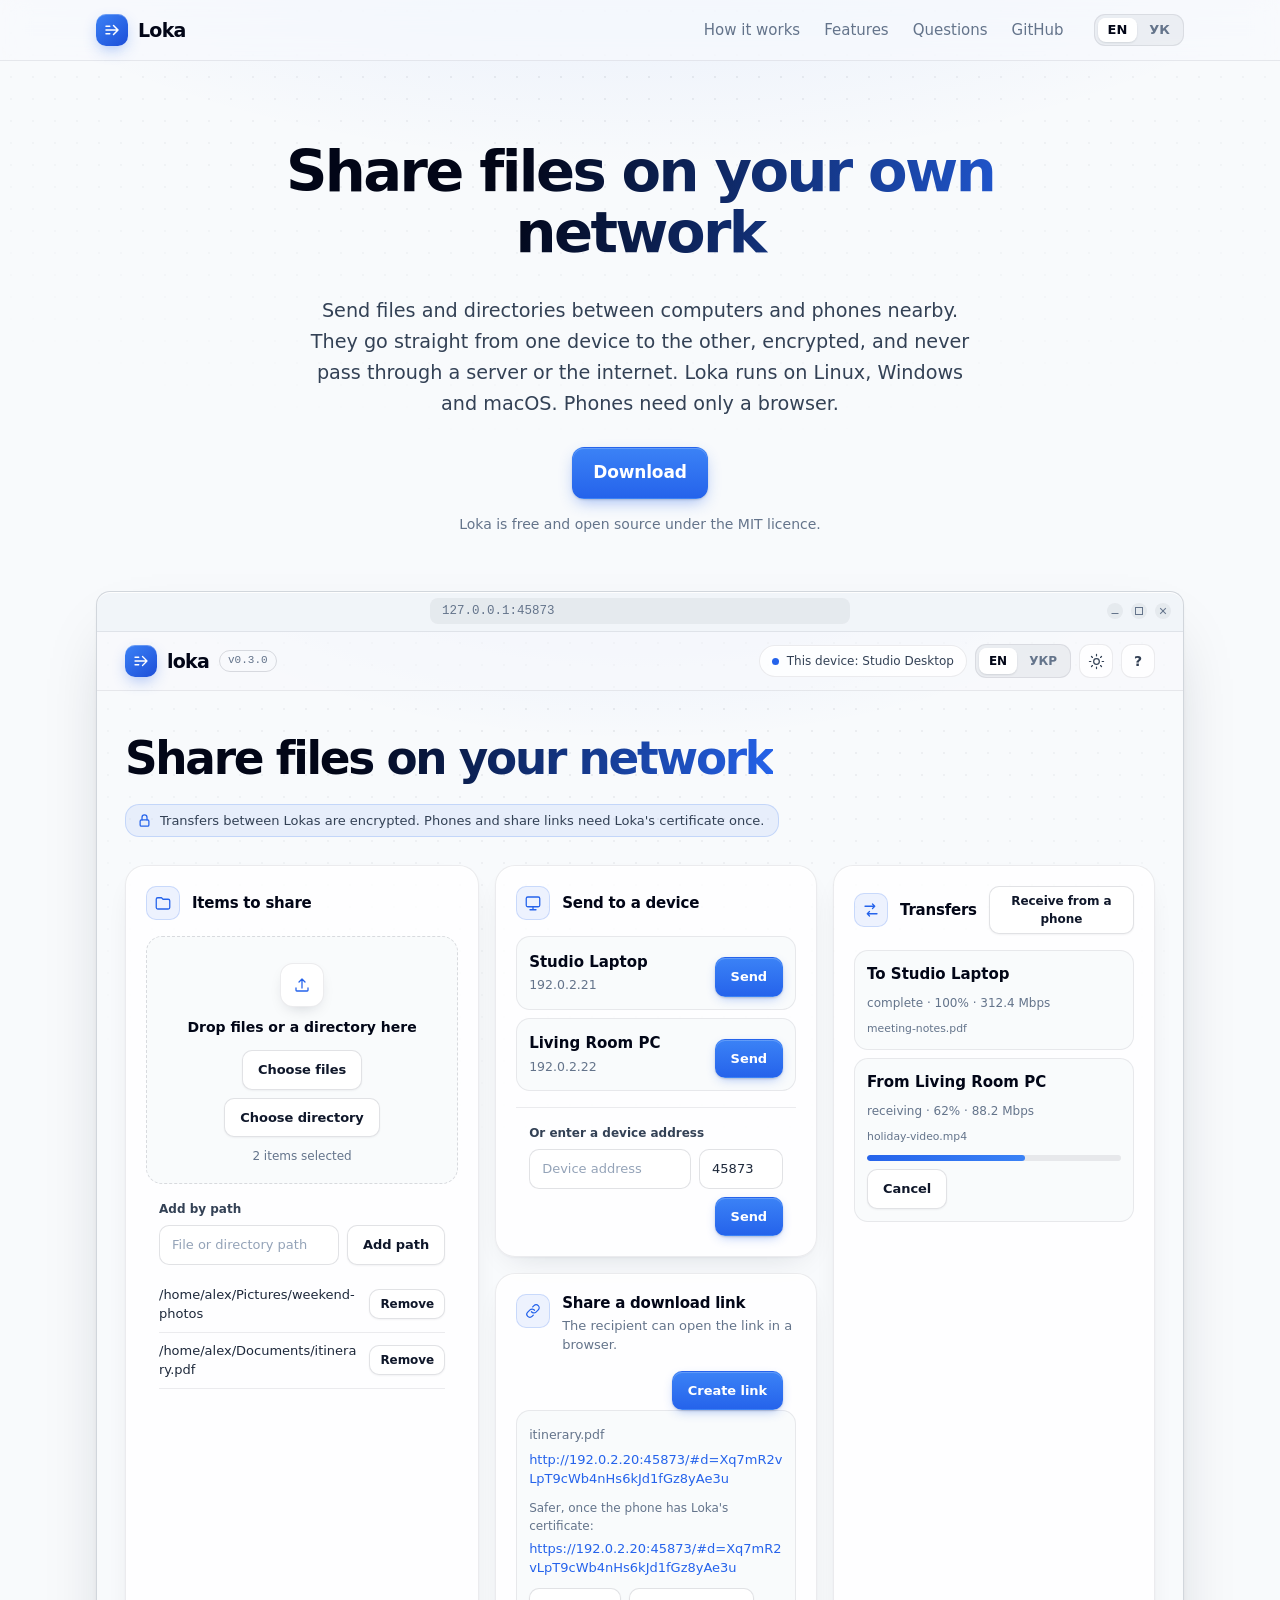
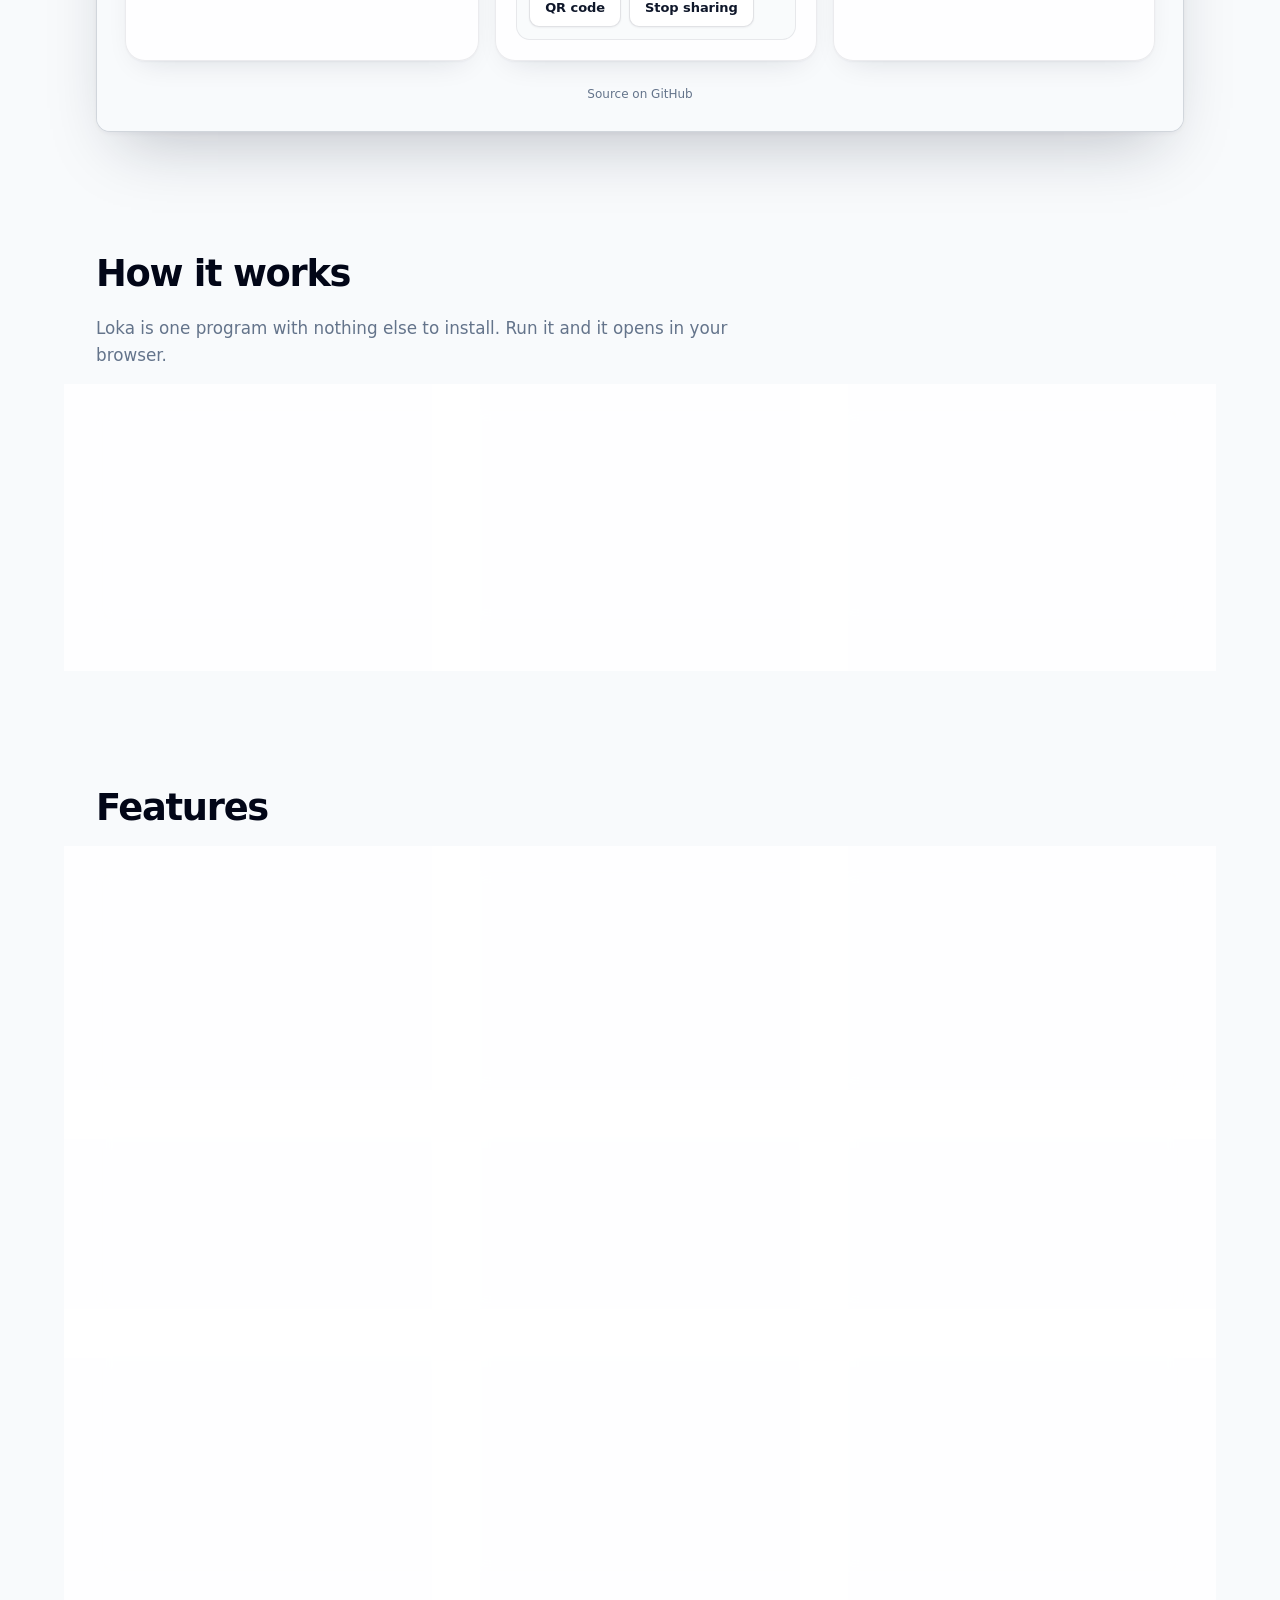
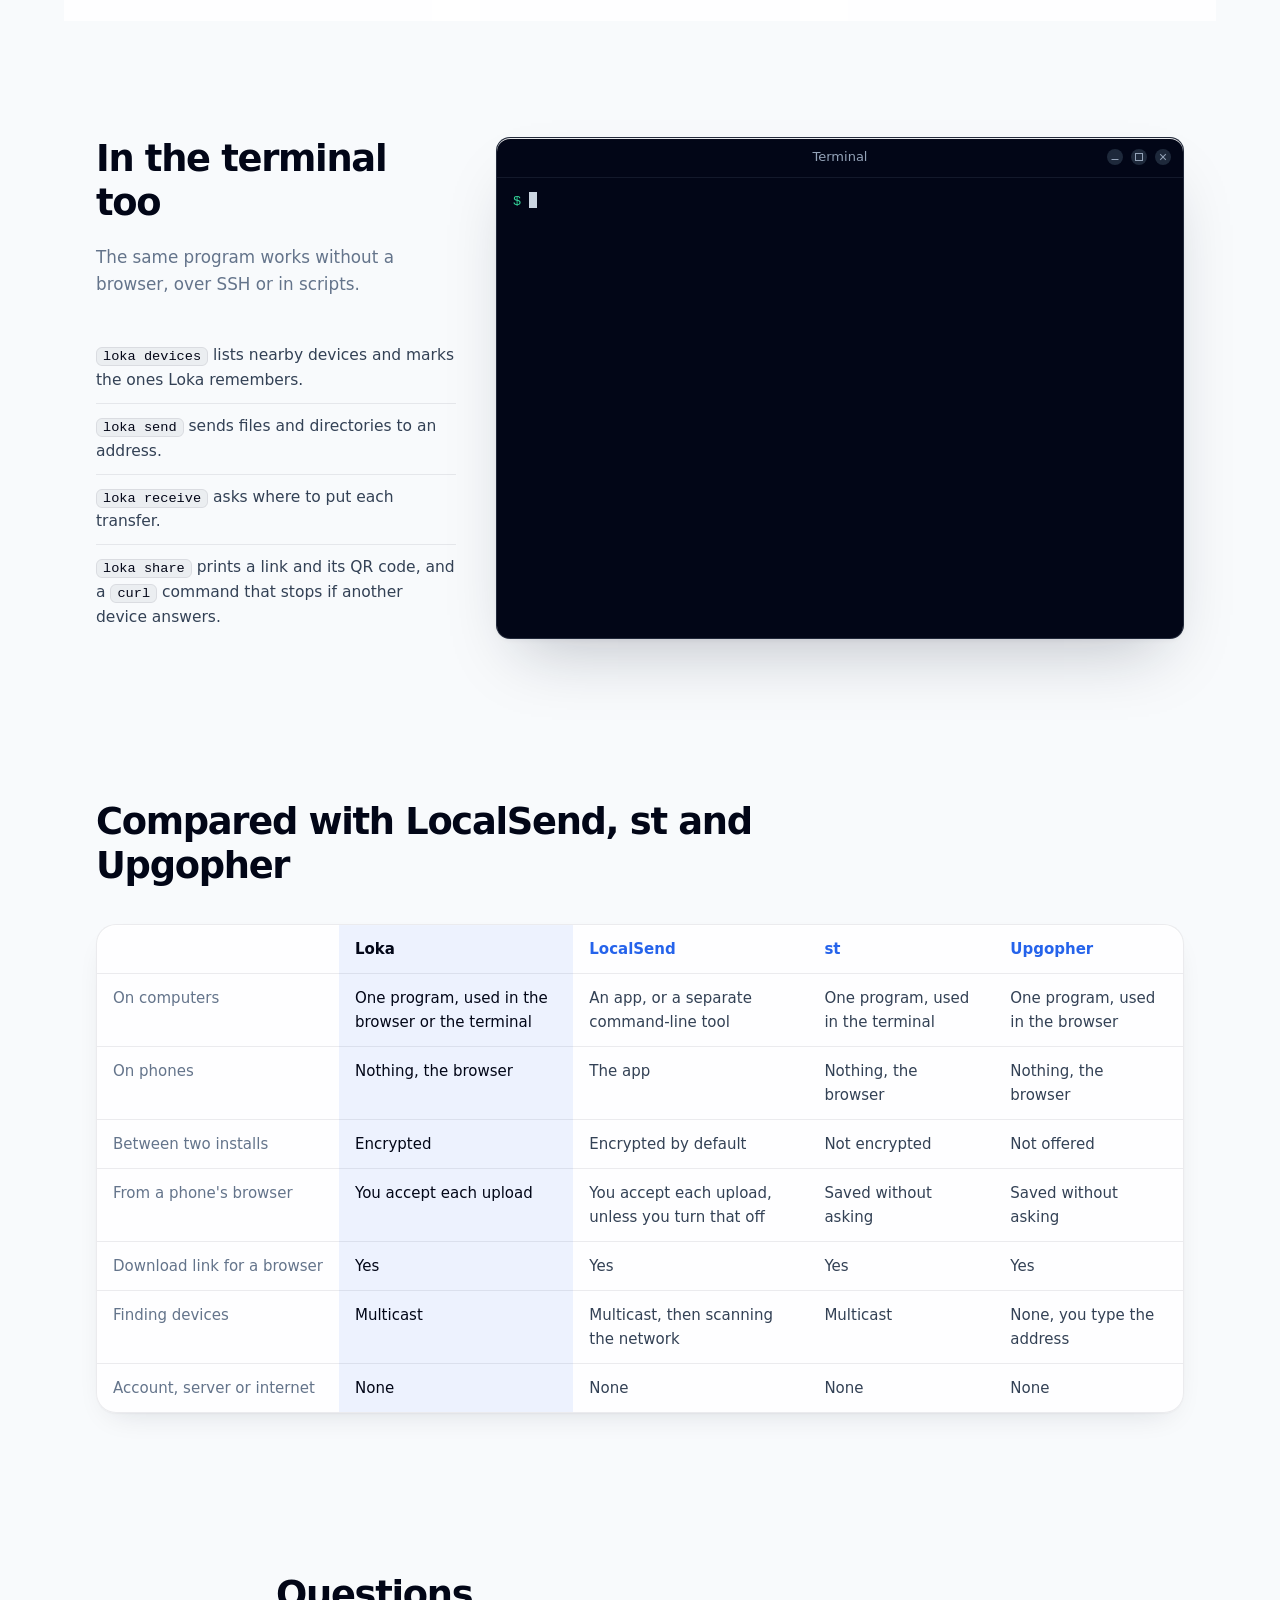
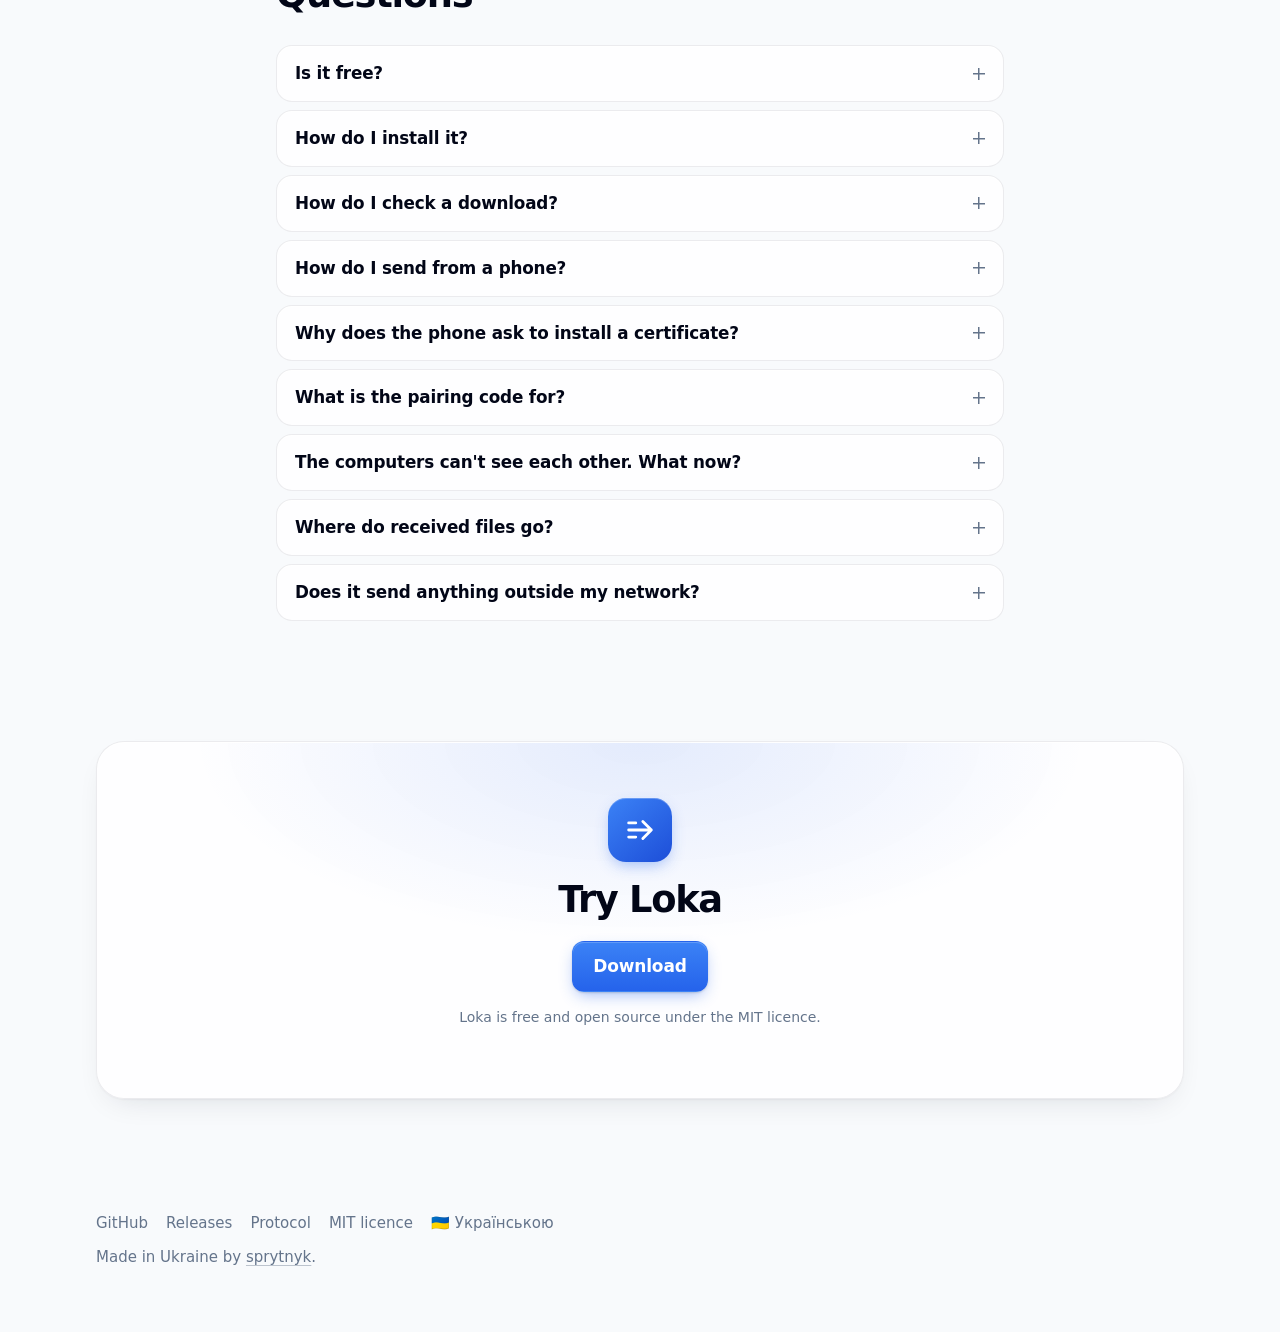
==== docs/index.html @ 4ea229d6 "docs(site): add the bilingual project website Add English and Ukrainian pages with an interactive pr" ====
<!doctype html>
<html lang="en">
  <head>
    <meta charset="utf-8" />
    <meta name="viewport" content="width=device-width, initial-scale=1" />
    <title>Loka: share files on your local network</title>
    <meta name="description" content="Share files and directories with computers and phones on your local network. Loka encrypts them and sends them straight from one device to the other, with no account, server or internet. It is free and open source, for Linux, Windows and macOS." />
    <link rel="icon" href="assets/icon.svg" type="image/svg+xml" />
    <link rel="canonical" href="https://sprytnyk.github.io/loka/" />
    <link rel="alternate" hreflang="en" href="https://sprytnyk.github.io/loka/" />
    <link rel="alternate" hreflang="uk" href="https://sprytnyk.github.io/loka/uk/" />
    <link rel="alternate" hreflang="x-default" href="https://sprytnyk.github.io/loka/" />
    <meta property="og:type" content="website" />
    <meta property="og:site_name" content="Loka" />
    <meta property="og:title" content="Loka: share files on your local network" />
    <meta property="og:description" content="Share files and directories with computers and phones on your local network. Loka encrypts them and needs no account, server or internet." />
    <meta property="og:url" content="https://sprytnyk.github.io/loka/" />
    <meta property="og:image" content="https://sprytnyk.github.io/loka/loka.png" />
    <meta property="og:image:width" content="1280" />
    <meta property="og:image:height" content="1051" />
    <meta property="og:locale" content="en_GB" />
    <meta property="og:locale:alternate" content="uk_UA" />
    <meta name="twitter:card" content="summary_large_image" />
    <script type="application/ld+json">
      {
        "@context": "https://schema.org",
        "@type": "SoftwareApplication",
        "name": "Loka",
        "description": "Share files and directories with computers and phones on your local network. Loka encrypts them and needs no account, server or internet.",
        "applicationCategory": "UtilitiesApplication",
        "operatingSystem": "Linux, Windows, macOS",
        "url": "https://sprytnyk.github.io/loka/",
        "downloadUrl": "https://github.com/sprytnyk/loka/releases/latest",
        "codeRepository": "https://github.com/sprytnyk/loka",
        "license": "https://opensource.org/license/mit",
        "inLanguage": ["en", "uk"],
        "screenshot": "https://sprytnyk.github.io/loka/loka.png",
        "offers": { "@type": "Offer", "price": "0", "priceCurrency": "USD" }
      }
    </script>
    <link rel="stylesheet" href="assets/site.css" />
    <script>
      // a browser set to Ukrainian goes to the Ukrainian page, unless the visitor picked English
      try {
        const first = (navigator.languages || [navigator.language])[0] || "";
        if (!localStorage.getItem("lang") && /^uk\b/i.test(first)) location.replace("uk/");
      } catch {
        // no storage: stay on English
      }
    </script>
  </head>
  <body>
    <header class="top">
      <div class="wrap">
        <a class="brand" href="./"
          ><span class="logo" aria-hidden="true"
            ><svg viewBox="0 0 24 24"><path d="M4 12h16M14 6l6 6-6 6M4 7h5M4 17h5" /></svg></span
          >Loka</a
        >
        <nav>
          <a class="optional" href="#how">How it works</a>
          <a class="optional" href="#features">Features</a>
          <a class="optional" href="#faq">Questions</a>
          <a href="https://github.com/sprytnyk/loka">GitHub</a>
        </nav>
        <div class="langs" aria-label="Language">
          <span aria-current="page">EN</span>
          <a href="uk/" data-lang="uk" hreflang="uk" lang="uk" title="Українською">УК</a>
        </div>
      </div>
    </header>

    <main>
      <div class="hero wrap">
        <h1>Share files on your own network</h1>
        <p class="lead">
          Send files and directories between computers and phones nearby. They go straight
          from one device to the other, encrypted, and never pass through a server or the
          internet. Loka runs on Linux, Windows and macOS. Phones need only a browser.
        </p>
        <div data-downloads>
          <div class="downloads">
            <a class="button primary" href="https://github.com/sprytnyk/loka/releases/latest"
              >Download</a
            >
          </div>
          <p class="download-note">Loka is free and open source under the MIT licence.</p>
        </div>

        <div class="browser">
          <div class="chrome">
            <span class="address">127.0.0.1:45873</span>
            <span class="dots" aria-hidden="true"><i></i><i></i><i></i></span>
          </div>
          <div class="app" data-app role="region" aria-label="A working copy of Loka's page. Try the buttons.">
            <div class="m-header">
              <div class="m-brand">
                <span class="logo"><svg viewBox="0 0 24 24" aria-hidden="true"><path d="M4 12h16M14 6l6 6-6 6M4 7h5M4 17h5" /></svg></span><span class="m-name">loka</span
                ><span class="m-version" data-version>v0.3.0</span>
              </div>
              <div class="m-controls">
                <span class="m-badge">This device: Studio Desktop</span>
                <span class="m-langs" aria-hidden="true"><span class="on">EN</span><span>УКР</span></span>
                <button type="button" class="m-round" data-theme-toggle title="Switch between light and dark" aria-label="Switch between light and dark">
                  <svg class="sun" viewBox="0 0 24 24" aria-hidden="true"><circle cx="12" cy="12" r="4" /><path d="M12 2v2M12 20v2M4.9 4.9l1.4 1.4M17.7 17.7l1.4 1.4M2 12h2M20 12h2M4.9 19.1l1.4-1.4M17.7 6.3l1.4-1.4" /></svg><svg class="moon" viewBox="0 0 24 24" aria-hidden="true"><path d="M20 14.5A8 8 0 0 1 9.5 4a8 8 0 1 0 10.5 10.5z" /></svg>
                </button>
                <span class="m-round" aria-hidden="true">?</span>
              </div>
            </div>
            <div class="m-intro">
              <div class="m-title">Share files on your network</div>
              <p class="m-note"><svg viewBox="0 0 24 24" aria-hidden="true"><rect x="5" y="11" width="14" height="10" rx="2" /><path d="M8 11V7a4 4 0 0 1 8 0v4" /></svg><span>Transfers between Lokas are encrypted. Phones and share links need Loka's certificate once.</span></p>
            </div>
            <div class="m-layout">
              <div class="m-card m-choose">
                <div class="m-head"><span class="m-icon"><svg viewBox="0 0 24 24" aria-hidden="true"><path d="M3 7a2 2 0 0 1 2-2h5l2 2h7a2 2 0 0 1 2 2v9a2 2 0 0 1-2 2H5a2 2 0 0 1-2-2z" /></svg></span><div class="m-h">Items to share</div></div>
                <div class="m-drop">
                  <span class="m-drop-icon"><svg viewBox="0 0 24 24" aria-hidden="true"><path d="M12 16V4m-4 4 4-4 4 4M4 16v3a1 1 0 0 0 1 1h14a1 1 0 0 0 1-1v-3" /></svg></span>
                  <p class="m-drop-title">Drop files or a directory here</p>
                  <div class="m-row">
                    <button type="button" class="m-btn sec" data-choose>Choose files</button>
                    <button type="button" class="m-btn sec" data-choose>Choose directory</button>
                  </div>
                  <p class="m-count" data-count>2 items selected</p>
                </div>
                <label class="m-label" for="m-path-en">Add by path</label>
                <form class="m-row m-pad" data-add>
                  <input class="m-input" id="m-path-en" placeholder="File or directory path" autocomplete="off" />
                  <button class="m-btn sec">Add path</button>
                </form>
                <ul class="m-list" data-selected>
                  <li><span>/home/alex/Pictures/weekend-photos</span><button type="button" class="m-btn sec small">Remove</button></li>
                  <li><span>/home/alex/Documents/itinerary.pdf</span><button type="button" class="m-btn sec small">Remove</button></li>
                </ul>
              </div>
              <div class="m-card m-device">
                <div class="m-head"><span class="m-icon"><svg viewBox="0 0 24 24" aria-hidden="true"><rect x="3" y="4" width="18" height="13" rx="2" /><path d="M8 21h8M12 17v4" /></svg></span><div class="m-h">Send to a device</div></div>
                <div class="m-item m-peer">
                  <div><strong>Studio Laptop</strong><br /><small>192.0.2.21</small></div>
                  <button type="button" class="m-btn" data-send="Studio Laptop" data-speed="312">Send</button>
                </div>
                <div class="m-item m-peer">
                  <div><strong>Living Room PC</strong><br /><small>192.0.2.22</small></div>
                  <button type="button" class="m-btn" data-send="Living Room PC" data-speed="87">Send</button>
                </div>
                <form class="m-manual" data-manual>
                  <label class="m-label" for="m-address-en">Or enter a device address</label>
                  <div class="m-row m-pad">
                    <input class="m-input" id="m-address-en" placeholder="Device address" autocomplete="off" />
                    <input class="m-input m-port" value="45873" aria-label="Device port" />
                    <button class="m-btn">Send</button>
                  </div>
                </form>
              </div>
              <div class="m-card m-link">
                <div class="m-head start">
                  <span class="m-icon"><svg viewBox="0 0 24 24" aria-hidden="true"><path d="M10 13a4 4 0 0 0 6 .5l3-3a4 4 0 0 0-5.7-5.7l-1.7 1.7M14 11a4 4 0 0 0-6-.5l-3 3a4 4 0 0 0 5.7 5.7l1.7-1.7" /></svg></span>
                  <div><div class="m-h">Share a download link</div><p class="m-sub">The recipient can open the link in a browser.</p></div>
                </div>
                <div class="m-action"><button type="button" class="m-btn" data-create>Create link</button></div>
                <div data-links>
                  <div class="m-item">
                    <small>itinerary.pdf</small>
                    <div class="m-urls">
                      <span class="url">http://192.0.2.20:45873/#d=Xq7mR2vLpT9cWb4nHs6kJd1fGz8yAe3u</span>
                      <span class="hint">Safer, once the phone has Loka's certificate:</span>
                      <span class="url">https://192.0.2.20:45873/#d=Xq7mR2vLpT9cWb4nHs6kJd1fGz8yAe3u</span>
                    </div>
                    <div class="m-link-buttons">
                      <button type="button" class="m-btn sec" data-qr>QR code</button>
                      <button type="button" class="m-btn sec" data-stop>Stop sharing</button>
                    </div>
                  </div>
                </div>
              </div>
              <div class="m-card m-transfers">
                <div class="m-head">
                  <span class="m-icon"><svg viewBox="0 0 24 24" aria-hidden="true"><path d="M4 7h13m-3-3 3 3-3 3M20 17H7m3-3-3 3 3 3" /></svg></span><div class="m-h">Transfers</div>
                  <button type="button" class="m-btn sec small" style="margin-inline-start: auto" data-phone>Receive from a phone</button>
                </div>
                <div data-transfers>
                  <div class="m-item">
                    <div class="m-row"><strong>To Studio Laptop</strong><span class="m-status">complete · 100% · 312.4 Mbps</span></div>
                    <p><small>meeting-notes.pdf</small></p>
                  </div>
                  <div class="m-item">
                    <div class="m-row"><strong>From Living Room PC</strong><span class="m-status">receiving · 62% · 87.4 Mbps</span></div>
                    <p><small>holiday-video.mp4</small></p>
                    <div class="m-bar"><i style="width: 62%"></i></div>
                    <button type="button" class="m-btn sec">Cancel</button>
                  </div>
                </div>
              </div>
            </div>
            <p class="m-foot">Source on GitHub</p>
          </div>
        </div>
      </div>

      <section id="how">
        <div class="wrap">
          <div class="section-head">
            <h2>How it works</h2>
            <p class="muted">
              Loka is one program with nothing else to install. Run it and it opens in your
              browser.
            </p>
          </div>
          <div class="steps">
            <div class="card step">
              <h3>Run Loka on both computers</h3>
              <p>Each one finds the other on the network by itself. You don't need an account.</p>
            </div>
            <div class="card step">
              <h3>Pick files and a device</h3>
              <p>
                Choose files or a directory, or drop them on the page. Then select the device to
                send to.
              </p>
            </div>
            <div class="card step">
              <h3>Accept on the other side</h3>
              <p>
                The receiver chooses where to put the files. The first time, both show a pairing
                code. Check it's the same on both.
              </p>
            </div>
          </div>
        </div>
      </section>

      <section id="features">
        <div class="wrap">
          <div class="section-head">
            <h2>Features</h2>
          </div>
          <div class="features">
            <div class="card">
              <span class="tile" style="--tint: var(--icon-blue)"
                ><svg class="icon" viewBox="0 0 24 24" aria-hidden="true">
                  <rect x="5" y="11" width="14" height="10" rx="2" />
                  <path d="M8 11V7a4 4 0 0 1 8 0v4" /></svg
              ></span>
              <h3>Encrypted</h3>
              <p>
                Loka encrypts transfers between two computers running it. Each remembers the other after the
                first transfer and refuses a device that only poses as it.
              </p>
            </div>
            <div class="card">
              <span class="tile" style="--tint: var(--icon-violet)"
                ><svg class="icon" viewBox="0 0 24 24" aria-hidden="true">
                  <rect x="7" y="2" width="10" height="20" rx="2" />
                  <path d="M11 18h2" /></svg
              ></span>
              <h3>Phones need only a browser</h3>
              <p>
                Scan the QR code from <strong>Receive from a phone</strong> and send files from
                the phone's browser. The computer asks before it saves anything.
              </p>
            </div>
            <div class="card">
              <span class="tile" style="--tint: var(--icon-green)"
                ><svg class="icon" viewBox="0 0 24 24" aria-hidden="true">
                  <path
                    d="M10 13a4 4 0 0 0 6 .5l3-3a4 4 0 0 0-5.7-5.7l-1.7 1.7M14 11a4 4 0 0 0-6-.5l-3 3a4 4 0 0 0 5.7 5.7l1.7-1.7"
                  /></svg
              ></span>
              <h3>Download links</h3>
              <p>
                For someone without Loka, create a link with a QR code. It works in any browser
                while you share. Directories download as a ZIP.
              </p>
            </div>
            <div class="card">
              <span class="tile" style="--tint: var(--icon-teal)"
                ><svg class="icon" viewBox="0 0 24 24" aria-hidden="true">
                  <path d="M5 12.5a10 10 0 0 1 14 0M8.5 16a5 5 0 0 1 7 0M2 9a15 15 0 0 1 20 0" />
                  <path d="M12 19.5h.01" /></svg
              ></span>
              <h3>Finds devices by itself</h3>
              <p>
                Computers running Loka on the same network show up on their own. If one doesn't,
                enter its address.
              </p>
            </div>
            <div class="card">
              <span class="tile" style="--tint: var(--icon-amber)"
                ><svg class="icon" viewBox="0 0 24 24" aria-hidden="true">
                  <path
                    d="M3 7a2 2 0 0 1 2-2h5l2 2h7a2 2 0 0 1 2 2v9a2 2 0 0 1-2 2H5a2 2 0 0 1-2-2z"
                  /></svg
              ></span>
              <h3>Files and whole directories</h3>
              <p>
                Send files of any size and whole directories. Several transfers can run at once,
                and each shows its speed.
              </p>
            </div>
            <div class="card">
              <span class="tile" style="--tint: var(--icon-rose)"
                ><svg class="icon" viewBox="0 0 24 24" aria-hidden="true">
                  <path d="M12 3l8 3v6c0 4.5-3.4 8.3-8 9-4.6-.7-8-4.5-8-9V6z" />
                  <path d="M9 12l2 2 4-4" /></svg
              ></span>
              <h3>Loka never overwrites files</h3>
              <p>
                Incoming files move into place only when the transfer finishes. A failed transfer
                leaves nothing behind.
              </p>
            </div>
            <div class="card">
              <span class="tile" style="--tint: var(--icon-blue)"
                ><svg class="icon" viewBox="0 0 24 24" aria-hidden="true">
                  <rect x="3" y="4" width="18" height="16" rx="2" />
                  <path d="M7 9l3 3-3 3M13 15h4" /></svg
              ></span>
              <h3>Browser or terminal</h3>
              <p>
                Use the page in your browser, or send, receive and share from the terminal. Both
                are the same program.
              </p>
            </div>
            <div class="card">
              <span class="tile" style="--tint: var(--icon-green)"
                ><svg class="icon" viewBox="0 0 24 24" aria-hidden="true">
                  <path d="M4 7h13m-3-3 3 3-3 3M20 17H7m3-3-3 3 3 3" /></svg
              ></span>
              <h3>Nothing leaves your network</h3>
              <p>
                Files go straight between your devices. Loka has no account and no server, and
                sends nothing outside your network.
              </p>
            </div>
            <div class="card">
              <span class="tile" style="--tint: var(--icon-violet)"
                ><svg class="icon" viewBox="0 0 24 24" aria-hidden="true">
                  <circle cx="12" cy="12" r="9" />
                  <path d="M3 12h18M12 3a14 14 0 0 1 0 18M12 3a14 14 0 0 0 0 18" /></svg
              ></span>
              <h3>Light or dark, English or Ukrainian</h3>
              <p>
                The page follows your system's light or dark setting and your browser's
                language. Buttons in the header switch both.
              </p>
            </div>
          </div>
        </div>
      </section>

      <section id="terminal">
        <div class="wrap cli">
          <div>
            <div class="section-head">
              <h2>In the terminal too</h2>
              <p class="muted">The same program works without a browser, over SSH or in scripts.</p>
            </div>
            <ul>
              <li><code>loka devices</code> lists nearby devices and marks the ones Loka remembers.</li>
              <li><code>loka send</code> sends files and directories to an address.</li>
              <li><code>loka receive</code> asks where to put each transfer.</li>
              <li>
                <code>loka share</code> prints a link and its QR code, and a <code>curl</code> command that stops if another device answers.
              </li>
            </ul>
          </div>
          <div class="terminal">
            <div class="chrome">
              <span>Terminal</span>
              <span class="dots" aria-hidden="true"><i></i><i></i><i></i></span>
            </div>
            <div class="screen" data-terminal aria-label="Loka in a terminal listing devices, sending a file and sharing a link"></div>
          </div>
        </div>
      </section>

      <section id="compare">
        <div class="wrap">
          <div class="section-head">
            <h2>Compared with LocalSend, st and Upgopher</h2>
          </div>
          <div class="compare">
            <table>
              <thead>
                <tr>
                  <th></th>
                  <th>Loka</th>
                  <th><a href="https://localsend.org">LocalSend</a></th>
                  <th><a href="https://github.com/chyok/st">st</a></th>
                  <th><a href="https://github.com/wanetty/upgopher">Upgopher</a></th>
                </tr>
              </thead>
              <tbody>
                <tr>
                  <th>On computers</th>
                  <td>One program, used in the browser or the terminal</td>
                  <td>An app, or a separate command-line tool</td>
                  <td>One program, used in the terminal</td>
                  <td>One program, used in the browser</td>
                </tr>
                <tr>
                  <th>On phones</th>
                  <td>Nothing, the browser</td>
                  <td>The app</td>
                  <td>Nothing, the browser</td>
                  <td>Nothing, the browser</td>
                </tr>
                <tr>
                  <th>Between two installs</th>
                  <td>Encrypted</td>
                  <td>Encrypted by default</td>
                  <td>Not encrypted</td>
                  <td>Not offered</td>
                </tr>
                <tr>
                  <th>From a phone's browser</th>
                  <td>You accept each upload</td>
                  <td>You accept each upload, unless you turn that off</td>
                  <td>Saved without asking</td>
                  <td>Saved without asking</td>
                </tr>
                <tr>
                  <th>Download link for a browser</th>
                  <td>Yes</td>
                  <td>Yes</td>
                  <td>Yes</td>
                  <td>Yes</td>
                </tr>
                <tr>
                  <th>Finding devices</th>
                  <td>Multicast</td>
                  <td>Multicast, then scanning the network</td>
                  <td>Multicast</td>
                  <td>None, you type the address</td>
                </tr>
                <tr>
                  <th>Account, server or internet</th>
                  <td>None</td>
                  <td>None</td>
                  <td>None</td>
                  <td>None</td>
                </tr>
              </tbody>
            </table>
          </div>
        </div>
      </section>

      <section id="faq">
        <div class="wrap faq">
          <h2>Questions</h2>
          <details>
            <summary>Is it free?</summary>
            <div>
              <p>
                Loka is free. The MIT-licensed code is
                <a href="https://github.com/sprytnyk/loka">on GitHub</a>.
              </p>
            </div>
          </details>
          <details>
            <summary>How do I install it?</summary>
            <div>
              <p>
                Download the archive for your computer from
                <a href="https://github.com/sprytnyk/loka/releases/latest">Releases</a>, unpack
                it, and put <code>loka</code> (<code>loka.exe</code> on Windows) in a directory
                on your <code>PATH</code>. Then run <code>loka</code>.
              </p>
              <p>
                macOS refuses to open downloaded programs from unidentified developers. After
                unpacking, run this once.
              </p>
              <pre>xattr -d com.apple.quarantine loka</pre>
              <p>
                With Go installed, you can instead run
                <code>go install github.com/sprytnyk/loka@latest</code>.
              </p>
            </div>
          </details>
          <details>
            <summary>How do I check a download?</summary>
            <div>
              <p>
                Put <code>SHA256SUMS</code> and <code>SHA256SUMS.asc</code> from the release next
                to the archive and run this.
              </p>
              <pre>gpg --verify SHA256SUMS.asc SHA256SUMS && sha256sum --ignore-missing -c SHA256SUMS</pre>
            </div>
          </details>
          <details>
            <summary>How do I send from a phone?</summary>
            <div>
              <p>
                On the computer, select <strong>Receive from a phone</strong> and scan the QR code
                with the phone's camera. Choose files or a directory and send. The computer asks
                you to accept, as with any transfer. iPhones and iPads can send files but not
                directories, because their browsers can't choose a directory.
              </p>
              <p>
                A computer on several networks shows a QR code for each. Use the one on the same
                network as the phone.
              </p>
            </div>
          </details>
          <details>
            <summary>Why does the phone ask to install a certificate?</summary>
            <div>
              <p>
                So the phone's browser can check that it reached your computer and not another device. Install
                it once, and from then on the page opens over HTTPS without a warning. You can also skip it. Loka still encrypts the connection, but the browser warns that it can't check which device answered.
              </p>
              <p>
                The certificate can only vouch for addresses on local networks, so it can't be
                used to pose as a web site. Loka never installs it on the computer itself. The
                <a href="https://github.com/sprytnyk/loka#safety">README</a> shows how to check
                its fingerprint before you trust it.
              </p>
            </div>
          </details>
          <details>
            <summary>What is the pairing code for?</summary>
            <div>
              <p>
                The first time two devices talk, both show a six-digit code. If they match, no other device is passing the transfer on. If one is, the codes differ. After that first transfer, Loka remembers the other device and refuses
                one that only poses as it.
              </p>
            </div>
          </details>
          <details>
            <summary>The computers can't see each other. What now?</summary>
            <div>
              <p>
                Some Wi-Fi networks block connections between devices, often guest networks.
                Try another network, or enter the other computer's address and port by hand. On
                Windows, allow Loka through the firewall when asked. If the port is busy, run
                <code>loka --port 0</code> to use a free one.
              </p>
            </div>
          </details>
          <details>
            <summary>Where do received files go?</summary>
            <div>
              <p>
                To the directory you choose when you accept. Files arrive in a hidden directory
                inside it and move into place when the transfer finishes. Loka never overwrites a file, and a failed transfer leaves nothing behind. Loka remembers the last
                destination until it stops.
              </p>
            </div>
          </details>
          <details>
            <summary>Does it send anything outside my network?</summary>
            <div>
              <p>
                No. Loka has no account, no server and no tracking. Files go straight from one
                device to the other. The page on your own computer opens at
                <code>http://127.0.0.1</code>, which never leaves it.
                <a href="https://github.com/sprytnyk/loka/blob/main/PROTOCOL.md">PROTOCOL.md</a>
                describes how devices talk, step by step.
              </p>
            </div>
          </details>
        </div>
      </section>

      <section class="cta">
        <div class="wrap">
          <span class="logo" aria-hidden="true"
            ><svg viewBox="0 0 24 24"><path d="M4 12h16M14 6l6 6-6 6M4 7h5M4 17h5" /></svg
          ></span>
          <h2>Try Loka</h2>
          <div data-downloads>
            <div class="downloads">
              <a class="button primary" href="https://github.com/sprytnyk/loka/releases/latest"
                >Download</a
              >
            </div>
            <p class="download-note">Loka is free and open source under the MIT licence.</p>
          </div>
        </div>
      </section>
    </main>

    <footer>
      <div class="wrap">
        <div class="links">
          <a href="https://github.com/sprytnyk/loka">GitHub</a>
          <a href="https://github.com/sprytnyk/loka/releases">Releases</a>
          <a href="https://github.com/sprytnyk/loka/blob/main/PROTOCOL.md">Protocol</a>
          <a href="https://github.com/sprytnyk/loka/blob/main/LICENSE">MIT licence</a>
          <a href="uk/" data-lang="uk" hreflang="uk" lang="uk">🇺🇦 Українською</a>
        </div>
        <p>Made in Ukraine by <a href="https://sprytnyk.dev">sprytnyk</a>.</p>
      </div>
    </footer>

    <script src="assets/site.js"></script>
  </body>
</html>
---- docs/assets/site.css ----
/* Loka's website. It has the same look as Loka's own page: a soft blue glow and a dot grid
   at the top, a see-through header, see-through cards and a title that fades into blue. */

:root {
  color-scheme: light dark;
  --mono: ui-monospace, "SFMono-Regular", "JetBrains Mono", "Fira Code", Menlo, Consolas,
    monospace;
  /* Inter only when the visitor has it installed */
  --sans: "Inter var", Inter, ui-sans-serif, system-ui, -apple-system, "Segoe UI", Roboto,
    sans-serif;
  --radius: 14px;
  --page: 1120px;
  --ease: cubic-bezier(0.2, 0.7, 0.2, 1);

  --bg: #f8fafc;
  --text: #1e293b;
  --strong: #020617;
  --muted: #64748b;
  --label: #334155;
  --glow: #2563eb1f;
  --dots: #0f172a14;
  --line: #0f172a14;
  --line-strong: #0f172a24;
  --card: #ffffffcc;
  --solid: #ffffff;
  --highlight: inset 0 1px 0 #ffffffe6;
  --shadow: 0 1px 2px #0f172a0a, 0 12px 32px -16px #0f172a29;
  --window-shadow: 0 2px 4px #0f172a0a, 0 32px 64px -24px #0f172a40;
  --header: #f8fafcb3;
  --segment: #0f172a0d;
  --segment-on: #ffffff;
  --soft: #2563eb14;
  --soft-line: #2563eb2e;
  --accent: #2563eb;
  --accent-top: #3b82f6;
  --accent-glow: #2563eb73;
  --link: #2563eb;
  --title: linear-gradient(100deg, #020617 35%, #2563eb);
  --chrome: #f1f5f9;
  --yes: #047857;

  --icon-blue: #2563eb;
  --icon-violet: #7c3aed;
  --icon-green: #059669;
  --icon-amber: #d97706;
  --icon-teal: #0d9488;
  --icon-rose: #e11d48;
}
@media (prefers-color-scheme: dark) {
  :root {
    --bg: #020617;
    --text: #cbd5e1;
    --strong: #f8fafc;
    --muted: #94a3b8;
    --label: #cbd5e1;
    --glow: #3b82f62e;
    --dots: #94a3b81a;
    --line: #94a3b81f;
    --line-strong: #94a3b838;
    --card: #0f172a99;
    --solid: #0f172a;
    --highlight: inset 0 1px 0 #ffffff0a;
    --shadow: 0 12px 40px -16px #000c;
    --window-shadow: 0 40px 80px -24px #000, 0 0 0 1px #94a3b80f;
    --header: #020617a6;
    --segment: #1e293b99;
    --segment-on: #334155;
    --soft: #3b82f61f;
    --soft-line: #60a5fa40;
    --accent-glow: #3b82f666;
    --link: #93c5fd;
    --title: linear-gradient(100deg, #f8fafc 35%, #93c5fd);
    --chrome: #0f172a;
    --yes: #7dd3ae;

    --icon-blue: #60a5fa;
    --icon-violet: #a78bfa;
    --icon-green: #34d399;
    --icon-amber: #fbbf24;
    --icon-teal: #2dd4bf;
    --icon-rose: #fb7185;
  }
}

* {
  box-sizing: border-box;
}
html {
  scroll-behavior: smooth;
  /* links to a section stop below the sticky header */
  scroll-padding-top: 72px;
  scrollbar-color: var(--line-strong) transparent;
}
::selection {
  background: var(--soft-line);
}
body {
  margin: 0;
  /* a soft blue glow at the top of the page */
  background:
    radial-gradient(70rem 32rem at 50% -12rem, var(--glow), transparent 70%) no-repeat,
    var(--bg);
  color: var(--text);
  font: 17px/1.6 var(--sans);
  font-feature-settings: "cv11", "ss01"; /* only changes Inter */
  -webkit-font-smoothing: antialiased;
  -moz-osx-font-smoothing: grayscale;
}
/* a faint dot grid that fades out down the page */
body::before {
  content: "";
  position: fixed;
  inset: 0;
  z-index: -1;
  pointer-events: none;
  background: radial-gradient(var(--dots) 1px, transparent 1px) 0 0 / 22px 22px;
  -webkit-mask-image: radial-gradient(ellipse 80% 50% at 50% 0, #000, transparent);
  mask-image: radial-gradient(ellipse 80% 50% at 50% 0, #000, transparent);
}
a {
  color: var(--link);
  text-decoration: underline;
  text-decoration-color: transparent;
  text-underline-offset: 3px;
  transition: text-decoration-color 0.15s;
}
a:hover {
  text-decoration-color: currentColor;
}
/* links inside sentences keep a soft underline: their colour alone is close to the text's */
p a,
td a {
  text-decoration-color: color-mix(in srgb, currentColor 40%, transparent);
}
p a:hover,
td a:hover {
  text-decoration-color: currentColor;
}
:focus-visible {
  outline: 2px solid var(--accent);
  outline-offset: 2px;
}
h1,
h2,
h3 {
  color: var(--strong);
  line-height: 1.2;
  margin: 0 0 0.5em;
}
h1 {
  font-size: clamp(2.2rem, 6vw, 3.6rem);
  font-weight: 750;
  line-height: 1.06;
  letter-spacing: -0.045em;
}
h2 {
  font-size: clamp(1.6rem, 4vw, 2.3rem);
  font-weight: 700;
  letter-spacing: -0.035em;
}
h3 {
  font-size: 1.05rem;
  font-weight: 650;
  letter-spacing: -0.015em;
}
p {
  margin: 0 0 1em;
}
.wrap {
  max-width: var(--page);
  margin: 0 auto;
  padding: 0 16px;
}
.muted {
  color: var(--muted);
}

/* Icons: stroke drawings, like on Loka's page */
svg.icon {
  width: 22px;
  height: 22px;
  fill: none;
  stroke: currentColor;
  stroke-width: 1.8;
  stroke-linecap: round;
  stroke-linejoin: round;
}
/* an icon on a tile of its own colour */
.tile {
  display: grid;
  place-items: center;
  width: 40px;
  height: 40px;
  border-radius: 12px;
  color: var(--tint);
  background: color-mix(in srgb, var(--tint) 12%, transparent);
  box-shadow: inset 0 0 0 1px color-mix(in srgb, var(--tint) 26%, transparent);
}

/* Loka's logo: a blue tile with an arrow */
.logo {
  display: grid;
  place-items: center;
  width: 32px;
  height: 32px;
  border-radius: 10px;
  background: linear-gradient(140deg, var(--accent-top), #1d4ed8);
  color: #fff;
  box-shadow:
    0 6px 16px -4px var(--accent-glow),
    inset 0 1px 0 #ffffff40;
}
.logo svg {
  width: 18px;
  height: 18px;
  fill: none;
  stroke: currentColor;
  stroke-width: 2;
  stroke-linecap: round;
  stroke-linejoin: round;
}

/* Top bar: see-through, it stays at the top */
.top {
  position: sticky;
  top: 0;
  z-index: 10;
  background: var(--header);
  border-bottom: 1px solid var(--line);
  -webkit-backdrop-filter: saturate(180%) blur(14px);
  backdrop-filter: saturate(180%) blur(14px);
}
.top .wrap {
  display: flex;
  align-items: center;
  gap: 20px;
  height: 60px;
}
.brand {
  display: flex;
  align-items: center;
  gap: 10px;
  color: var(--strong);
  font-size: 19px;
  font-weight: 700;
  letter-spacing: -0.04em;
  text-decoration: none;
  margin-right: auto;
}
.top nav {
  display: flex;
  gap: 4px;
  font-size: 15px;
  font-weight: 500;
}
.top nav a {
  padding: 5px 10px;
  border-radius: 8px;
  color: var(--muted);
  text-decoration: none;
  transition:
    color 0.15s,
    background 0.15s;
}
.top nav a:hover {
  background: var(--segment);
  color: var(--strong);
}
/* EN | УК, as a pill switch */
.langs {
  display: flex;
  flex: none;
  gap: 2px;
  padding: 3px;
  background: var(--segment);
  border: 1px solid var(--line);
  border-radius: 11px;
  font-size: 13px;
  font-weight: 600;
  line-height: 1.6;
}
.langs > * {
  padding: 2px 10px;
  border-radius: 8px;
  color: var(--muted);
  text-decoration: none;
}
.langs a:hover {
  color: var(--strong);
}
.langs [aria-current] {
  background: var(--segment-on);
  color: var(--strong);
  box-shadow: 0 1px 2px #0f172a1f, var(--highlight);
}
@media (max-width: 720px) {
  .top .wrap {
    gap: 10px;
  }
  .top nav .optional {
    display: none;
  }
}
/* the smallest phones: brand, GitHub and EN | УК still fit on one row */
@media (max-width: 400px) {
  .top .wrap {
    gap: 6px;
  }
  .brand {
    gap: 8px;
  }
  .top nav a {
    padding: 5px 6px;
  }
}

/* Hero */
.hero {
  padding-top: 80px;
  padding-bottom: 40px;
  text-align: center;
}
/* the title fades from the heading colour into blue */
.hero h1 {
  display: inline-block;
  max-width: 860px;
  padding-bottom: 0.08em; /* room for descenders */
  background: var(--title);
  -webkit-background-clip: text;
  background-clip: text;
  color: transparent;
}
.hero .lead {
  max-width: 660px;
  margin: 0 auto 28px;
  font-size: 1.2rem;
  color: var(--label);
}
.hero .browser {
  margin-top: 56px;
  text-align: left;
}
.hero > * {
  animation: rise 0.6s var(--ease) both;
}
.hero > :nth-child(2) {
  animation-delay: 0.05s;
}
.hero > :nth-child(3) {
  animation-delay: 0.1s;
}
.hero > :nth-child(4) {
  animation-delay: 0.18s;
}
@keyframes rise {
  from {
    opacity: 0;
    transform: translateY(10px);
  }
}

/* Download buttons */
.downloads {
  display: flex;
  flex-wrap: wrap;
  justify-content: center;
  gap: 10px;
}
.button {
  display: inline-flex;
  align-items: center;
  gap: 8px;
  padding: 11px 20px;
  border-radius: 12px;
  border: 1px solid var(--line-strong);
  background: var(--card);
  color: var(--strong);
  font-weight: 600;
  letter-spacing: -0.01em;
  text-decoration: none;
  box-shadow: 0 1px 2px #0f172a0d, var(--highlight);
  transition:
    background 0.15s,
    border-color 0.15s,
    transform 0.05s;
}
.button:hover {
  border-color: var(--muted);
}
.button:active {
  transform: translateY(1px);
}
/* filled blue, with a light top edge and a glow, like Loka's own buttons */
.button.primary {
  background: linear-gradient(180deg, var(--accent-top), var(--accent));
  border-color: transparent;
  color: #fff;
  box-shadow:
    0 1px 2px #0f172a26,
    0 6px 16px -4px var(--accent-glow),
    inset 0 1px 0 #ffffff33;
}
.button.primary:hover {
  background: linear-gradient(180deg, var(--accent-top), color-mix(in srgb, var(--accent) 88%, #fff));
}
/* "All downloads": a plain link with an arrow, so the buttons for your system stand out */
.button.quiet {
  padding-inline: 12px;
  background: none;
  border-color: transparent;
  box-shadow: none;
  color: var(--muted);
  font-weight: 500;
}
.button.quiet::after {
  content: "→";
  transition: transform 0.15s var(--ease);
}
.button.quiet:hover {
  color: var(--strong);
}
.button.quiet:hover::after {
  transform: translateX(3px);
}
.download-note {
  margin-top: 14px;
  font-size: 14px;
  color: var(--muted);
}

/* A browser window around the screenshot */
.browser,
.terminal {
  border: 1px solid var(--line-strong);
  border-radius: var(--radius);
  background: var(--chrome);
  box-shadow: var(--highlight), var(--window-shadow);
  overflow: hidden;
}
.chrome {
  position: relative;
  display: flex;
  align-items: center;
  justify-content: center;
  height: 40px;
  padding: 0 96px;
  border-bottom: 1px solid var(--line);
  font-size: 13px;
  color: var(--muted);
}
.address {
  display: flex;
  align-items: center;
  gap: 6px;
  min-width: 0;
  max-width: 420px;
  width: 100%;
  padding: 3px 12px;
  border-radius: 8px;
  background: var(--segment);
  font-family: var(--mono);
  font-size: 12.5px;
  white-space: nowrap;
  overflow: hidden;
  text-overflow: ellipsis;
}
/* window buttons on the right, as on most Linux desktops: minimise, maximise, close */
.chrome .dots {
  position: absolute;
  right: 12px;
  display: flex;
  gap: 8px;
}
.chrome .dots i {
  position: relative;
  width: 16px;
  height: 16px;
  border-radius: 50%;
  background: var(--segment);
}
.chrome .dots i::before,
.chrome .dots i::after {
  content: "";
  position: absolute;
  left: 50%;
  top: 50%;
}
.chrome .dots i:nth-child(1)::before {
  width: 7px;
  border-top: 1.5px solid var(--muted);
  transform: translate(-50%, 2px);
}
.chrome .dots i:nth-child(2)::before {
  width: 6px;
  height: 6px;
  border: 1.5px solid var(--muted);
  transform: translate(-50%, -50%);
}
.chrome .dots i:nth-child(3)::before,
.chrome .dots i:nth-child(3)::after {
  width: 8px;
  border-top: 1.5px solid var(--muted);
  transform: translate(-50%, -50%) rotate(45deg);
}
.chrome .dots i:nth-child(3)::after {
  transform: translate(-50%, -50%) rotate(-45deg);
}
@media (max-width: 560px) {
  .chrome {
    padding: 0 12px;
  }
  .chrome .dots {
    display: none;
  }
}

/* Sections */
section {
  padding: 80px 0;
}
.section-head {
  max-width: 680px;
  margin-bottom: 36px;
}
.section-head p {
  font-size: 1.05rem;
}

/* How it works: three numbered steps */
.steps {
  display: grid;
  grid-template-columns: repeat(3, minmax(0, 1fr));
  gap: 16px;
  counter-reset: step;
}
.step::before {
  counter-increment: step;
  content: counter(step);
  display: grid;
  place-items: center;
  width: 34px;
  height: 34px;
  margin-bottom: 14px;
  border-radius: 10px;
  background: linear-gradient(140deg, var(--accent-top), #1d4ed8);
  color: #fff;
  font-weight: 700;
  box-shadow:
    0 6px 16px -4px var(--accent-glow),
    inset 0 1px 0 #ffffff40;
}
@media (max-width: 760px) {
  .steps {
    grid-template-columns: 1fr;
  }
}

/* Cards: see-through, they come in one after another */
.card {
  padding: 22px;
  border: 1px solid var(--line);
  border-radius: 20px;
  background: var(--card);
  box-shadow: var(--highlight), var(--shadow);
  -webkit-backdrop-filter: blur(10px);
  backdrop-filter: blur(10px);
  transition:
    border-color 0.2s,
    transform 0.2s var(--ease);
  animation: rise 0.5s var(--ease) both;
}
.card:hover {
  border-color: var(--line-strong);
  transform: translateY(-2px);
}
.card:nth-child(2) { animation-delay: 0.04s; }
.card:nth-child(3) { animation-delay: 0.08s; }
.card:nth-child(4) { animation-delay: 0.12s; }
.card:nth-child(5) { animation-delay: 0.16s; }
.card:nth-child(6) { animation-delay: 0.2s; }
.card:nth-child(7) { animation-delay: 0.24s; }
.card:nth-child(8) { animation-delay: 0.28s; }
.card:nth-child(9) { animation-delay: 0.32s; }
.card .tile {
  margin-bottom: 14px;
}
.card p {
  margin: 0;
  color: var(--label);
  font-size: 15.5px;
}
.features {
  display: grid;
  /* three across, so the nine cards fill three full rows; one column on phones */
  grid-template-columns: repeat(3, minmax(0, 1fr));
  gap: 16px;
}
@media (max-width: 860px) {
  .features {
    grid-template-columns: repeat(2, minmax(0, 1fr));
  }
}
@media (max-width: 600px) {
  .features {
    grid-template-columns: 1fr;
  }
}

/* The terminal: text on the left, the window on the right */
.cli {
  display: grid;
  grid-template-columns: minmax(240px, 360px) 1fr;
  gap: 40px;
  align-items: start;
}
.cli ul {
  margin: 0;
  padding: 0;
  list-style: none;
}
.cli li {
  padding: 10px 0;
  border-top: 1px solid var(--line);
  color: var(--label);
  font-size: 15.5px;
}
.cli li:first-child {
  border-top: 0;
}
@media (max-width: 860px) {
  .cli {
    grid-template-columns: 1fr;
    gap: 24px;
  }
}
/* always dark, as most terminals are */
.terminal {
  --chrome: #0f172a;
  background: #020617;
  border-color: #94a3b838;
}
.terminal .chrome {
  border-color: #94a3b81f;
  color: #94a3b8;
  padding: 0 96px;
}
.terminal .chrome .dots i {
  background: #1e293b;
}
.terminal .chrome .dots i::before,
.terminal .chrome .dots i::after {
  border-color: #94a3b8 !important;
}
.screen {
  height: 460px;
  margin: 0;
  padding: 14px 16px;
  overflow: auto;
  scrollbar-color: #334155 transparent;
  color: #cbd5e1;
  font: 13.5px/1.55 var(--mono);
  white-space: pre-wrap;
  overflow-wrap: anywhere;
}
.screen .prompt {
  color: #34d399;
  user-select: none;
}
.screen .cmd {
  color: #f8fafc;
}
.screen .out {
  color: #94a3b8;
}
.screen .url {
  color: #93c5fd;
}
.screen .ok {
  color: #7dd3ae;
}
/* the terminal draws a QR code from half blocks, so its rows must touch */
.screen .qr {
  display: block;
  color: #f8fafc;
  font-size: 9px;
  line-height: 1;
  /* closes the hairline gaps some fonts leave between full blocks */
  letter-spacing: -0.5px;
  white-space: pre;
  overflow-wrap: normal;
}
.caret {
  display: inline-block;
  width: 0.6em;
  height: 1.15em;
  vertical-align: -0.2em;
  background: #cbd5e1;
  animation: blink 1s steps(1) infinite;
}
@keyframes blink {
  50% {
    opacity: 0;
  }
}

/* Compared with other tools */
.compare {
  overflow-x: auto;
  border: 1px solid var(--line);
  border-radius: 20px;
  background: var(--card);
  box-shadow: var(--highlight), var(--shadow);
}
table {
  width: 100%;
  min-width: 720px;
  border-collapse: collapse;
  font-size: 15px;
}
th,
td {
  padding: 12px 16px;
  border-top: 1px solid var(--line);
  text-align: left;
  vertical-align: top;
}
thead th {
  border-top: 0;
  color: var(--strong);
  font-weight: 650;
}
tbody th {
  color: var(--muted);
  font-weight: 500;
  white-space: nowrap;
}
td {
  color: var(--label);
}
/* Loka's own column stands out a little */
th:nth-child(2),
td:nth-child(2) {
  background: var(--soft);
  color: var(--strong);
}

/* Questions: each one a row that opens */
.faq {
  max-width: 760px;
}
.faq h2 {
  margin-bottom: 28px;
}
.faq details {
  margin-top: 8px;
  border: 1px solid var(--line);
  border-radius: 16px;
  background: var(--card);
  box-shadow: var(--highlight);
  transition: border-color 0.15s;
}
.faq details:hover,
.faq details[open] {
  border-color: var(--line-strong);
}
.faq summary {
  display: flex;
  align-items: center;
  justify-content: space-between;
  gap: 16px;
  padding: 14px 18px;
  border-radius: 16px;
  cursor: pointer;
  list-style: none;
  font-weight: 600;
  color: var(--strong);
  font-size: 1.05rem;
  letter-spacing: -0.01em;
}
.faq summary::-webkit-details-marker {
  display: none;
}
/* a plus that turns into a cross when the answer is open */
.faq summary::after {
  content: "";
  flex: none;
  width: 12px;
  height: 12px;
  background:
    linear-gradient(currentColor, currentColor) center / 12px 1.5px no-repeat,
    linear-gradient(currentColor, currentColor) center / 1.5px 12px no-repeat;
  color: var(--muted);
  transition: transform 0.2s var(--ease);
}
.faq details[open] summary::after {
  transform: rotate(45deg);
}
.faq details > div {
  padding: 0 18px 4px;
  color: var(--label);
}
code,
pre {
  font-family: var(--mono);
  font-size: 0.88em;
}
p code,
li code,
td code {
  padding: 1px 6px;
  border: 1px solid var(--line);
  border-radius: 6px;
  background: var(--segment);
  color: var(--strong);
  overflow-wrap: anywhere;
}
pre {
  overflow-x: auto;
  padding: 12px 14px;
  border: 1px solid var(--line);
  border-radius: 10px;
  background: var(--bg);
  color: var(--text);
}

/* Try Loka: a card with the glow inside */
.cta {
  padding-top: 40px;
  text-align: center;
}
.cta .wrap {
  max-width: calc(var(--page) - 32px);
  padding: 56px 24px;
  border: 1px solid var(--line);
  border-radius: 28px;
  background:
    radial-gradient(40rem 18rem at 50% 0, var(--glow), transparent 70%) no-repeat,
    var(--card);
  box-shadow: var(--highlight), var(--shadow);
}
@media (max-width: 1152px) {
  .cta .wrap {
    margin: 0 16px;
  }
}
.cta .logo {
  width: 64px;
  height: 64px;
  margin: 0 auto 16px;
  border-radius: 18px;
}
.cta .logo svg {
  width: 34px;
  height: 34px;
}

/* Footer */
footer {
  padding: 32px 0 48px;
  font-size: 15px;
  color: var(--muted);
}
footer .links {
  display: flex;
  flex-wrap: wrap;
  gap: 18px;
  margin-bottom: 10px;
  font-weight: 500;
}
footer a {
  color: var(--muted);
  text-decoration-color: transparent;
}
footer a:hover {
  color: var(--strong);
}
footer p a {
  text-decoration-color: color-mix(in srgb, currentColor 40%, transparent);
}

/* Loka's page in the browser window: a live copy, with the same colours and shapes as
   internal/server/index.html. It has its own light and dark colours, so the sun button
   can switch them without changing the rest of the website. */
.app {
  --bg: #f8fafc;
  --glow: #2563eb1f;
  --dots: #0f172a14;
  --ink: #1e293b;
  --strong: #020617;
  --muted: #64748b;
  --label: #334155;
  --line: #0f172a14;
  --line-strong: #0f172a24;
  --card: #ffffffcc;
  --solid: #fff;
  --highlight: inset 0 1px 0 #ffffffe6;
  --shadow: 0 1px 2px #0f172a0a, 0 12px 32px -16px #0f172a29;
  --field: #fff;
  --field-line: #0f172a1f;
  --placeholder: #94a3b8;
  --accent: #2563eb;
  --accent-top: #3b82f6;
  --accent-glow: #2563eb73;
  --ring: #2563eb40;
  --secondary: #fff;
  --secondary-hover: #f1f5f9;
  --secondary-ink: #0f172a;
  --segment: #0f172a0d;
  --segment-on: #fff;
  --soft: #2563eb14;
  --soft-line: #2563eb2e;
  --icon: #2563eb;
  --item: #f8fafccc;
  --notice: #b45309;
  --link: #2563eb;
  --dot: #2563eb;
  --header: #f8fafcb3;
  --title: linear-gradient(100deg, #020617 35%, #2563eb);
}
.app[data-theme="dark"] {
  --bg: #020617;
  --glow: #3b82f62e;
  --dots: #94a3b81a;
  --ink: #cbd5e1;
  --strong: #f8fafc;
  --muted: #94a3b8;
  --label: #cbd5e1;
  --line: #94a3b81f;
  --line-strong: #94a3b838;
  --card: #0f172a99;
  --solid: #0f172a;
  --highlight: inset 0 1px 0 #ffffff0a;
  --shadow: 0 12px 40px -16px #000c;
  --field: #02061799;
  --field-line: #94a3b82e;
  --placeholder: #64748b;
  --accent-glow: #3b82f666;
  --ring: #60a5fa59;
  --secondary: #1e293b99;
  --secondary-hover: #334155b3;
  --secondary-ink: #f1f5f9;
  --segment: #1e293b99;
  --segment-on: #334155;
  --soft: #3b82f61f;
  --soft-line: #60a5fa40;
  --icon: #93c5fd;
  --item: #1e293b66;
  --notice: #fbbf24;
  --link: #93c5fd;
  --dot: #60a5fa;
  --header: #020617a6;
  --title: linear-gradient(100deg, #f8fafc 35%, #93c5fd);
}
@media (prefers-color-scheme: dark) {
  .app:not([data-theme="light"]) {
    --bg: #020617;
    --glow: #3b82f62e;
    --dots: #94a3b81a;
    --ink: #cbd5e1;
    --strong: #f8fafc;
    --muted: #94a3b8;
    --label: #cbd5e1;
    --line: #94a3b81f;
    --line-strong: #94a3b838;
    --card: #0f172a99;
    --solid: #0f172a;
    --highlight: inset 0 1px 0 #ffffff0a;
    --shadow: 0 12px 40px -16px #000c;
    --field: #02061799;
    --field-line: #94a3b82e;
    --placeholder: #64748b;
    --accent-glow: #3b82f666;
    --ring: #60a5fa59;
    --secondary: #1e293b99;
    --secondary-hover: #334155b3;
    --secondary-ink: #f1f5f9;
    --segment: #1e293b99;
    --segment-on: #334155;
    --soft: #3b82f61f;
    --soft-line: #60a5fa40;
    --icon: #93c5fd;
    --item: #1e293b66;
    --notice: #fbbf24;
    --link: #93c5fd;
    --dot: #60a5fa;
    --header: #020617a6;
    --title: linear-gradient(100deg, #f8fafc 35%, #93c5fd);
  }
}
.app {
  container-type: inline-size;
  position: relative;
  isolation: isolate;
  padding: 0 28px 28px;
  background:
    radial-gradient(50rem 24rem at 50% -10rem, var(--glow), transparent 70%) no-repeat,
    var(--bg);
  color: var(--ink);
  font: 15px/1.5 var(--sans);
  text-align: left;
}
/* the dot grid, inside the window this time */
.app::before {
  content: "";
  position: absolute;
  inset: 0;
  z-index: -1;
  pointer-events: none;
  background: radial-gradient(var(--dots) 1px, transparent 1px) 0 0 / 22px 22px;
  -webkit-mask-image: radial-gradient(ellipse 80% 50% at 50% 0, #000, transparent);
  mask-image: radial-gradient(ellipse 80% 50% at 50% 0, #000, transparent);
}
.app svg {
  width: 18px;
  height: 18px;
  fill: none;
  stroke: currentColor;
  stroke-width: 1.7;
  stroke-linecap: round;
  stroke-linejoin: round;
}
.m-header {
  display: flex;
  align-items: center;
  justify-content: space-between;
  gap: 12px 20px;
  margin: 0 -28px;
  padding: 12px 28px;
  background: var(--header);
  border-bottom: 1px solid var(--line);
}
.m-brand,
.m-controls {
  display: flex;
  align-items: center;
  gap: 10px;
  min-width: 0;
}
.m-controls {
  gap: 8px;
}
.m-name {
  color: var(--strong);
  font-size: 19px;
  font-weight: 700;
  letter-spacing: -0.04em;
}
.m-version {
  padding: 1px 8px;
  border: 1px solid var(--line-strong);
  border-radius: 99px;
  color: var(--muted);
  font: 500 11px/1.6 var(--mono);
}
.m-badge {
  display: flex;
  align-items: center;
  gap: 8px;
  padding: 6px 12px;
  border: 1px solid var(--line);
  border-radius: 99px;
  background: var(--card);
  box-shadow: var(--highlight);
  color: var(--label);
  font-size: 12px;
  font-weight: 500;
  white-space: nowrap;
}
.m-badge::before {
  content: "";
  flex: none;
  width: 7px;
  height: 7px;
  border-radius: 50%;
  background: var(--dot);
  animation: m-pulse 2.4s ease-out infinite;
}
@keyframes m-pulse {
  0% {
    box-shadow: 0 0 0 0 var(--accent-glow);
  }
  70%,
  100% {
    box-shadow: 0 0 0 7px transparent;
  }
}
.m-langs {
  display: flex;
  flex: none;
  gap: 2px;
  padding: 3px;
  border: 1px solid var(--line);
  border-radius: 11px;
  background: var(--segment);
  font-size: 12px;
  font-weight: 600;
}
.m-langs span {
  padding: 4px 10px;
  border-radius: 8px;
  color: var(--muted);
}
.m-langs .on {
  background: var(--segment-on);
  color: var(--strong);
  box-shadow: 0 1px 2px #0f172a1f, var(--highlight);
}
.m-round {
  display: grid;
  place-items: center;
  flex: none;
  width: 34px;
  height: 34px;
  padding: 0;
  border: 1px solid var(--line);
  border-radius: 11px;
  background: var(--card);
  box-shadow: var(--highlight);
  color: var(--label);
  font: 650 14px/1 var(--sans);
}
button.m-round {
  cursor: pointer;
}
button.m-round:hover {
  background: var(--secondary-hover);
  color: var(--strong);
}
.m-round svg {
  width: 17px;
  height: 17px;
}
/* the sun switches to light, the moon to dark */
.app .moon,
.app[data-theme="dark"] .sun {
  display: none;
}
.app[data-theme="dark"] .moon {
  display: block;
}
@media (prefers-color-scheme: dark) {
  .app:not([data-theme="light"]) .moon {
    display: block;
  }
  .app:not([data-theme="light"]) .sun {
    display: none;
  }
}
.m-intro {
  padding: 44px 0 28px;
}
.m-title {
  display: inline-block;
  margin: 0;
  padding-bottom: 0.08em;
  background: var(--title);
  -webkit-background-clip: text;
  background-clip: text;
  color: transparent;
  font-size: clamp(28px, 4.4cqi, 48px);
  font-weight: 750;
  line-height: 1.04;
  letter-spacing: -0.05em;
}
.m-note {
  display: flex;
  width: fit-content;
  max-width: 100%;
  align-items: flex-start;
  gap: 8px;
  margin: 18px 0 0;
  padding: 6px 14px 6px 11px;
  border: 1px solid var(--soft-line);
  border-radius: 14px;
  background: var(--soft);
  color: var(--label);
  font-size: 13px;
}
.m-note svg {
  flex: none;
  width: 15px;
  height: 15px;
  margin-top: 2px;
  color: var(--icon);
  stroke-width: 2;
}
.m-layout {
  display: grid;
  grid-template-columns: minmax(0, 1.1fr) minmax(0, 1fr) minmax(0, 1fr);
  grid-template-areas:
    "choose device transfers"
    "choose link transfers";
  align-items: start;
  gap: 16px;
}
.m-choose {
  grid-area: choose;
  align-self: stretch;
}
.m-device {
  grid-area: device;
}
.m-link {
  grid-area: link;
}
.m-transfers {
  grid-area: transfers;
  align-self: stretch;
}
.m-card {
  min-width: 0;
  padding: 20px;
  border: 1px solid var(--line);
  border-radius: 20px;
  background: var(--card);
  box-shadow: var(--highlight), var(--shadow);
  transition: border-color 0.2s;
}
.m-card:hover {
  border-color: var(--line-strong);
}
.m-head {
  display: flex;
  align-items: center;
  gap: 12px;
  margin-bottom: 16px;
}
.m-head.start {
  align-items: flex-start;
}
.m-icon {
  display: grid;
  place-items: center;
  flex: none;
  width: 34px;
  height: 34px;
  border-radius: 10px;
  background: var(--soft);
  color: var(--icon);
  box-shadow: inset 0 0 0 1px var(--soft-line);
}
.m-h {
  margin: 0;
  color: var(--strong);
  font-size: 15px;
  font-weight: 650;
  line-height: 1.3;
  letter-spacing: -0.015em;
}
.m-sub {
  margin: 2px 0 0;
  color: var(--muted);
  font-size: 13px;
}
.m-row {
  display: flex;
  flex-wrap: wrap;
  align-items: center;
  gap: 8px;
}
.m-row > * {
  min-width: 0;
}
.m-btn {
  padding: 9px 15px;
  border: 1px solid transparent;
  border-radius: 10px;
  background: linear-gradient(180deg, var(--accent-top), var(--accent));
  box-shadow:
    0 1px 2px #0f172a26,
    0 4px 12px -4px var(--accent-glow),
    inset 0 1px 0 #ffffff33;
  color: #fff;
  font: 600 13px/1.5 var(--sans);
  letter-spacing: -0.005em;
  cursor: pointer;
  transition:
    filter 0.15s,
    background 0.15s,
    transform 0.05s;
}
.m-btn:hover {
  filter: brightness(1.08);
}
.m-btn:active {
  transform: translateY(1px);
}
.m-btn.sec {
  border-color: var(--field-line);
  background: var(--secondary);
  box-shadow: 0 1px 2px #0f172a0d, var(--highlight);
  color: var(--secondary-ink);
}
.m-btn.sec:hover {
  background: var(--secondary-hover);
  filter: none;
}
.m-btn.small {
  padding: 5px 10px;
  font-size: 12px;
}
.m-drop {
  margin-bottom: 16px;
  padding: 26px 16px 18px;
  border: 1.5px dashed var(--line-strong);
  border-radius: 16px;
  background: var(--item);
  text-align: center;
}
.m-drop-icon {
  display: grid;
  place-items: center;
  width: 44px;
  height: 44px;
  margin: 0 auto 10px;
  border: 1px solid var(--line);
  border-radius: 13px;
  background: var(--solid);
  box-shadow: 0 6px 16px -8px #0f172a40, var(--highlight);
  color: var(--icon);
}
.m-drop-title {
  margin: 0;
  color: var(--strong);
  font-size: 14px;
  font-weight: 600;
}
.m-drop .m-row {
  justify-content: center;
  margin-top: 12px;
}
.m-count {
  margin: 10px 0 0;
  color: var(--muted);
  font-size: 12px;
}
.m-count.warn {
  color: var(--notice);
}
.m-label {
  display: block;
  margin: 0 13px 7px;
  color: var(--label);
  font-size: 12px;
  font-weight: 600;
}
.m-pad {
  padding-inline: 13px;
}
.m-input {
  flex: 1;
  min-width: 8rem;
  padding: 9px 12px;
  border: 1px solid var(--field-line);
  border-radius: 10px;
  background: var(--field);
  color: var(--ink);
  font: 13px/1.5 var(--sans);
  transition:
    border-color 0.15s,
    box-shadow 0.15s;
}
.m-input::placeholder {
  color: var(--placeholder);
}
.m-input:focus-visible {
  outline: none;
  border-color: var(--accent);
  box-shadow: 0 0 0 3px var(--ring);
}
.m-port {
  flex: 0 1 84px;
  min-width: 68px;
}
.m-list {
  margin: 12px 0 0;
  padding: 0 13px;
  list-style: none;
  overflow-wrap: anywhere;
}
.m-list li {
  display: flex;
  align-items: center;
  justify-content: space-between;
  gap: 12px;
  padding: 8px 0;
  border-bottom: 1px solid var(--line);
  font-size: 13px;
}
.m-list .m-btn {
  flex: none;
}
.m-item {
  margin-top: 8px;
  padding: 12px;
  border: 1px solid var(--line);
  border-radius: 14px;
  background: var(--item);
  overflow-wrap: anywhere;
  transition: border-color 0.15s;
}
.m-item:first-child {
  margin-top: 0;
}
.m-item:hover {
  border-color: var(--line-strong);
}
.m-item strong {
  color: var(--strong);
  font-weight: 600;
}
.m-item .m-row {
  justify-content: space-between;
}
.m-item small {
  color: var(--muted);
}
.m-item p {
  margin: 6px 0 0;
  font-size: 13px;
}
.m-item > .m-btn {
  margin-top: 8px;
}
.m-peer {
  display: flex;
  align-items: center;
  gap: 8px;
}
.m-peer > div {
  min-width: 0;
}
.m-peer .m-btn {
  flex: none;
  margin-inline-start: auto;
}
.m-manual {
  margin-top: 16px;
  padding-top: 16px;
  border-top: 1px solid var(--line);
}
.m-manual .m-row {
  align-items: stretch;
}
.m-manual .m-btn {
  margin-inline-start: auto;
}
.m-status {
  color: var(--muted);
  font-size: 12px;
  font-variant-numeric: tabular-nums;
}
.m-code {
  font-weight: 600;
  font-variant-numeric: tabular-nums;
}
.m-bar {
  height: 6px;
  margin-top: 10px;
  border-radius: 99px;
  background: var(--line);
  overflow: hidden;
}
.m-bar i {
  display: block;
  height: 100%;
  border-radius: 99px;
  background: linear-gradient(90deg, var(--accent), var(--accent-top));
  transition: width 0.4s;
}
.m-files {
  color: var(--label);
  font-size: 13px;
}
.m-files summary {
  cursor: pointer;
}
.m-files ul {
  margin: 6px 0;
  padding-inline-start: 1.5rem;
}
.m-urls {
  display: flex;
  flex-direction: column;
  gap: 4px;
  margin-top: 4px;
  font-size: 13px;
}
.m-urls .url {
  color: var(--link);
  overflow-wrap: anywhere;
}
.m-urls .hint {
  margin-top: 6px;
  color: var(--muted);
  font-size: 12px;
}
.m-qr {
  display: block;
  width: 132px;
  height: 132px;
  margin-top: 10px;
  padding: 7px;
  border: 1px solid var(--line);
  border-radius: 14px;
  background: #fff;
}
.m-link-buttons {
  display: flex;
  flex-wrap: wrap;
  gap: 8px;
  margin-top: 10px;
}
.m-link .m-action {
  display: flex;
  justify-content: flex-end;
  padding-inline: 13px;
}
.m-link .m-action + .m-item {
  margin-top: 12px;
}
.m-foot {
  margin: 24px 0 0;
  color: var(--muted);
  font-size: 12px;
  text-align: center;
}
.m-item.enter {
  animation: rise 0.35s var(--ease) both;
}

/* A narrower window: two columns, as Loka's page does */
@container (max-width: 900px) {
  .m-layout {
    grid-template-columns: minmax(0, 1.18fr) minmax(0, 1fr);
    grid-template-areas:
      "choose device"
      "choose transfers"
      "link transfers";
  }
  .m-badge {
    display: none;
  }
}
/* A phone: one column with the parts that matter, so the hero stays short */
@container (max-width: 620px) {
  .app {
    padding: 0 16px 20px;
  }
  .m-header {
    margin: 0 -16px;
    padding: 10px 16px;
  }
  .m-langs,
  .m-version,
  .m-foot,
  .m-choose,
  .m-link {
    display: none;
  }
  .m-intro {
    padding: 26px 0 20px;
  }
  .m-layout {
    grid-template-columns: minmax(0, 1fr);
    grid-template-areas:
      "device"
      "transfers";
    gap: 12px;
  }
  .m-card {
    padding: 16px;
    border-radius: 18px;
  }
}

@media (prefers-reduced-motion: reduce) {
  html {
    scroll-behavior: auto;
  }
  *,
  *::before,
  *::after {
    animation: none !important;
    transition: none !important;
  }
}
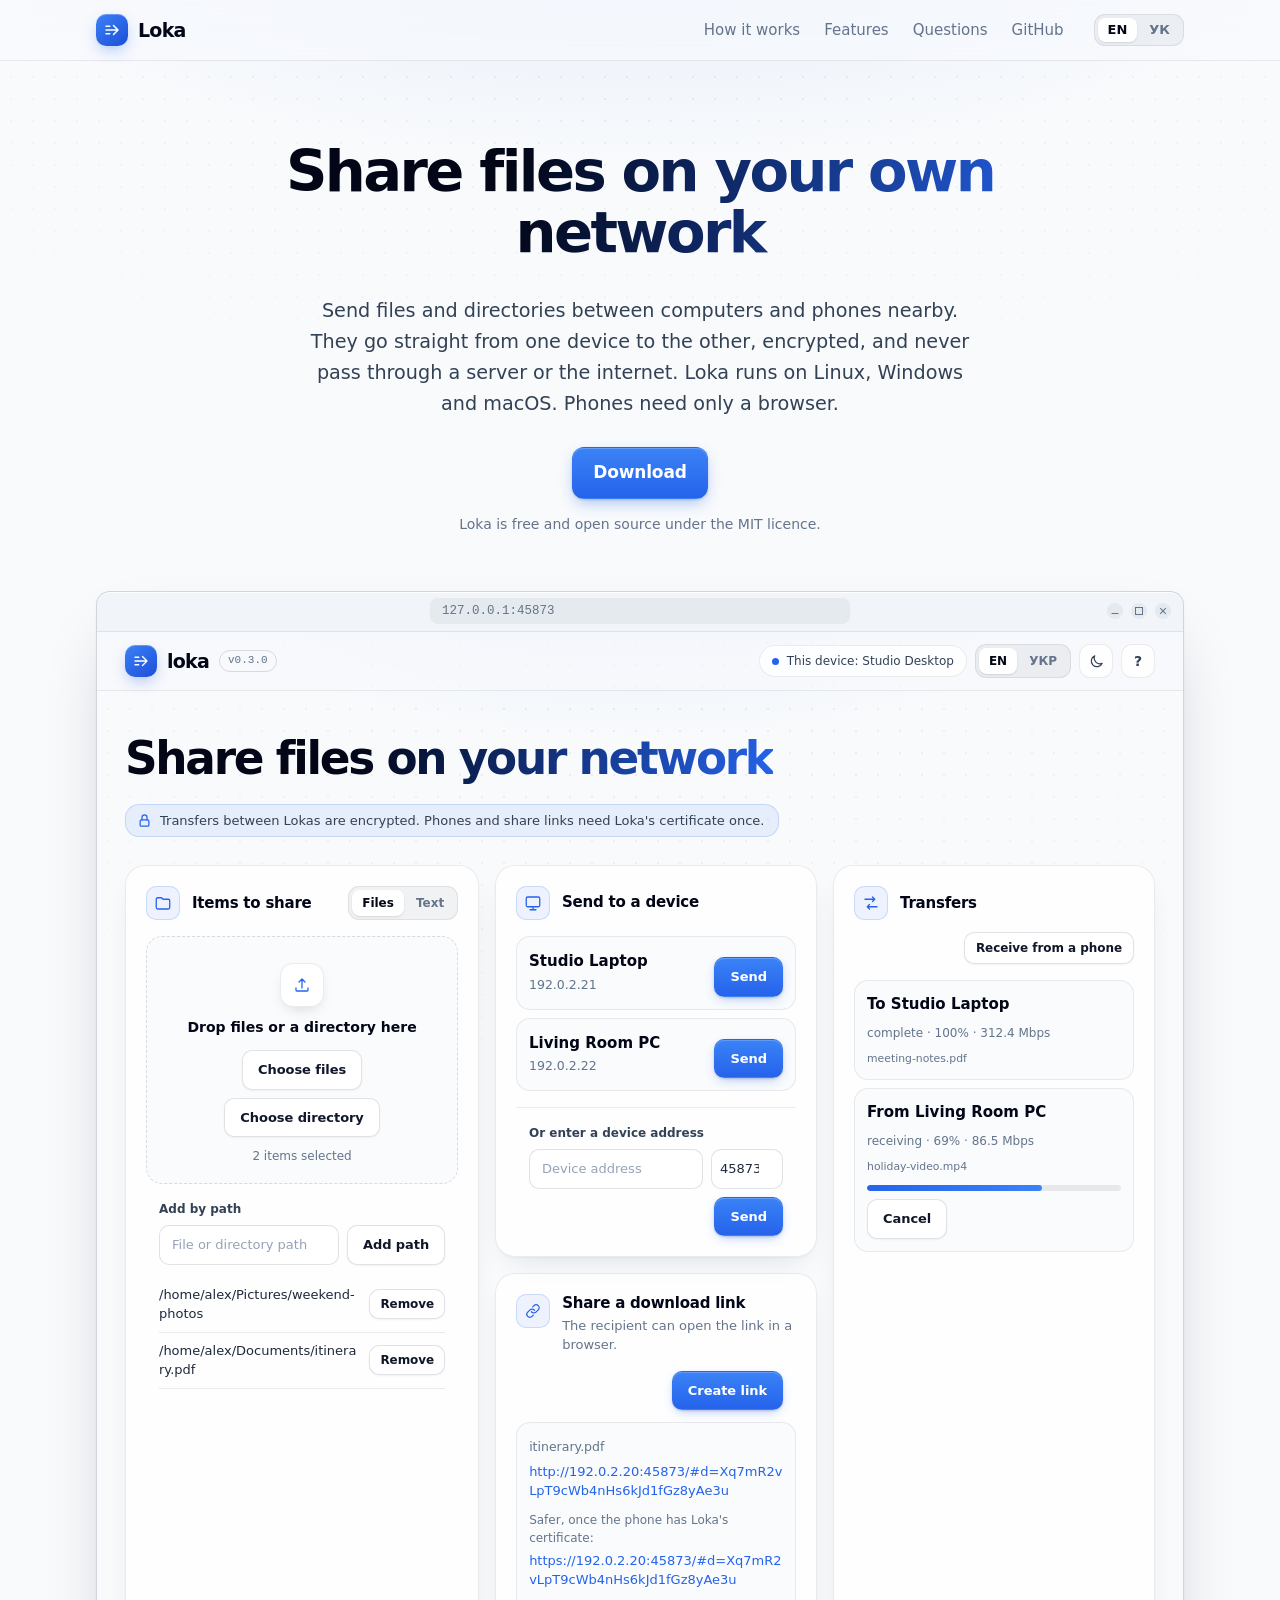
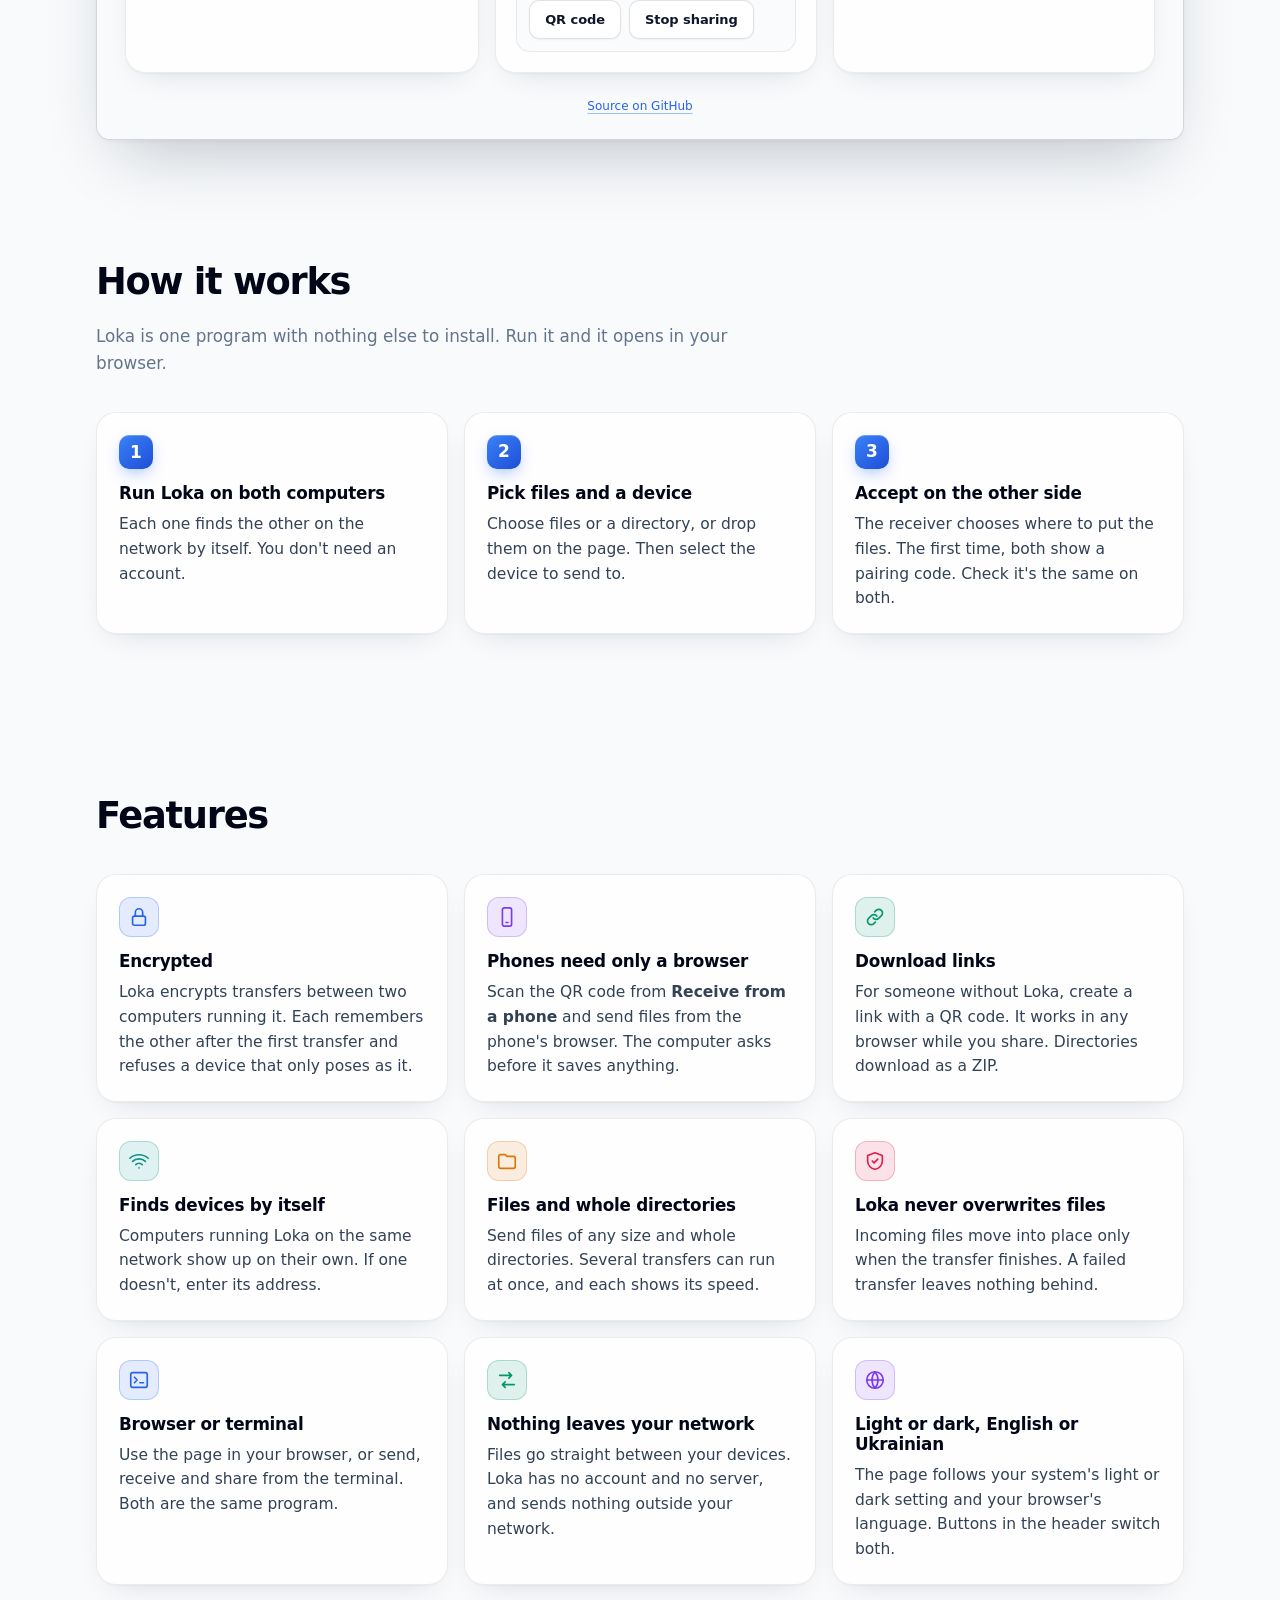
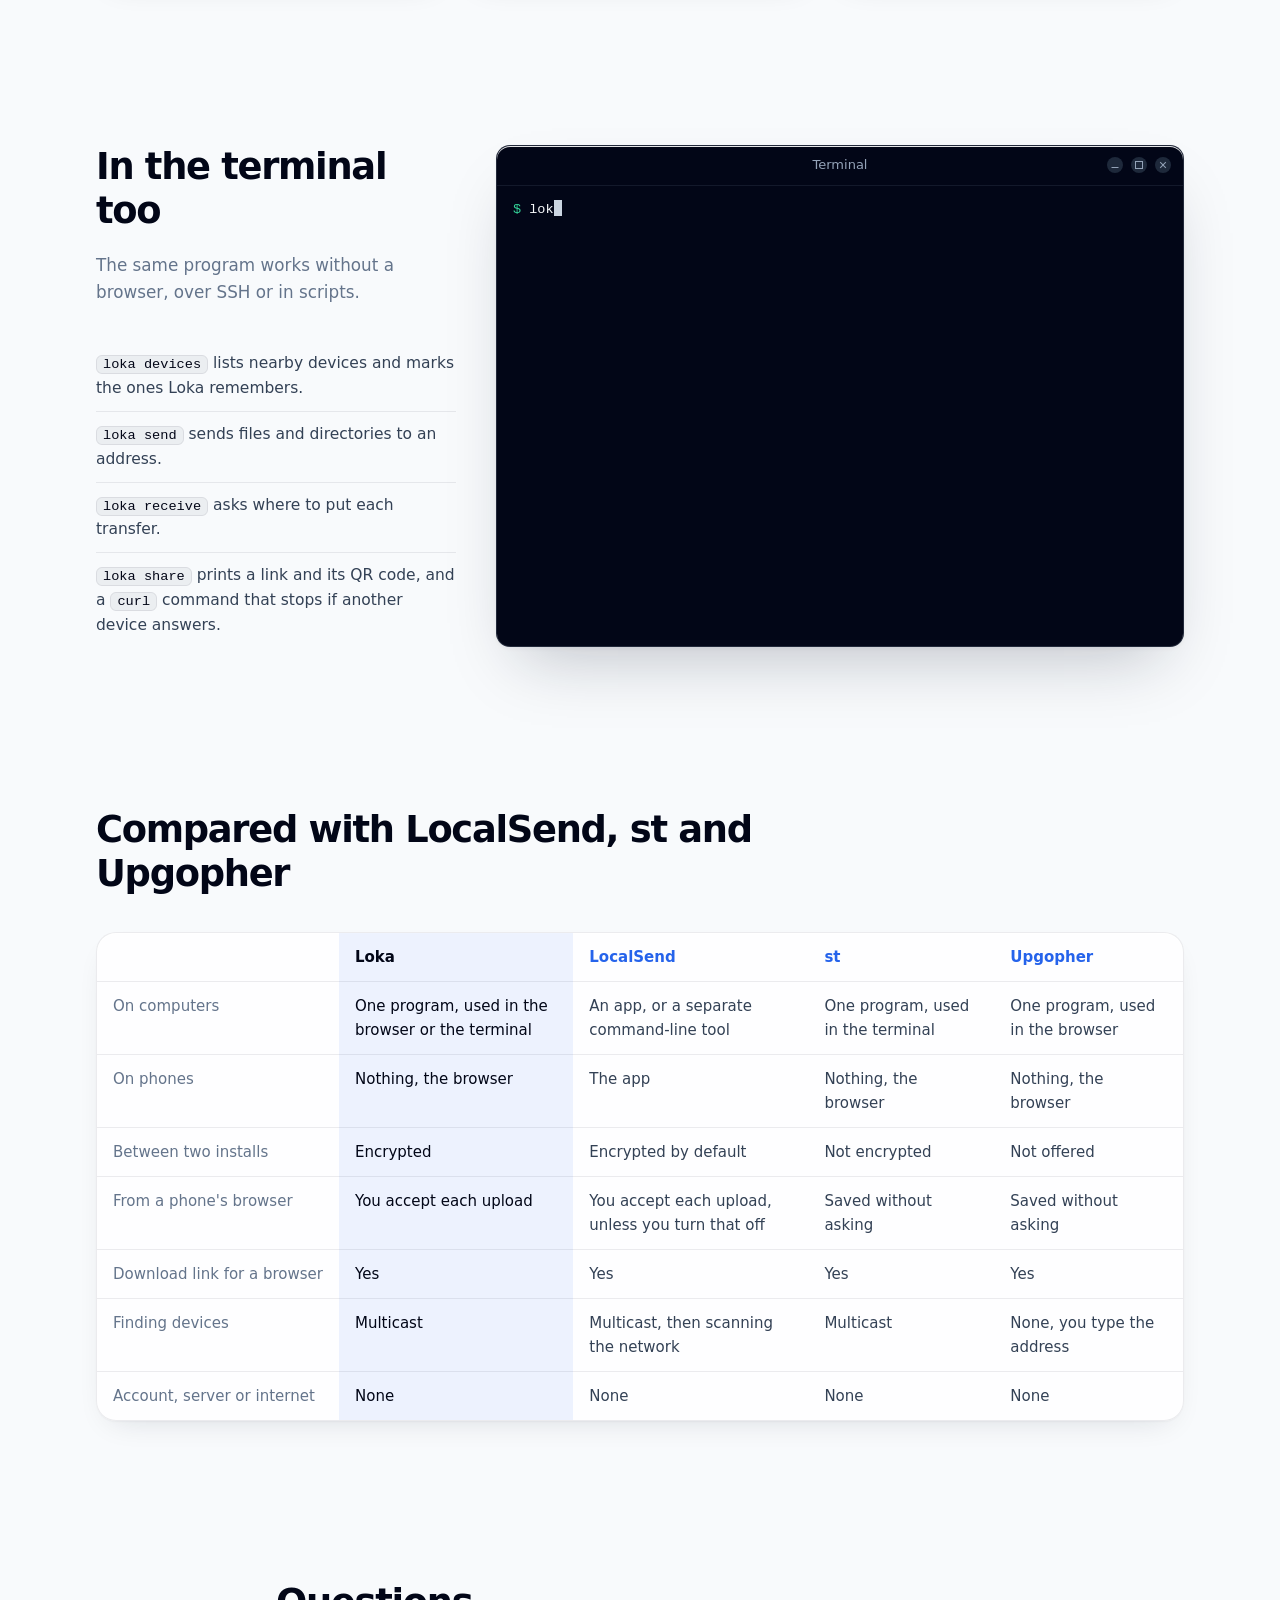
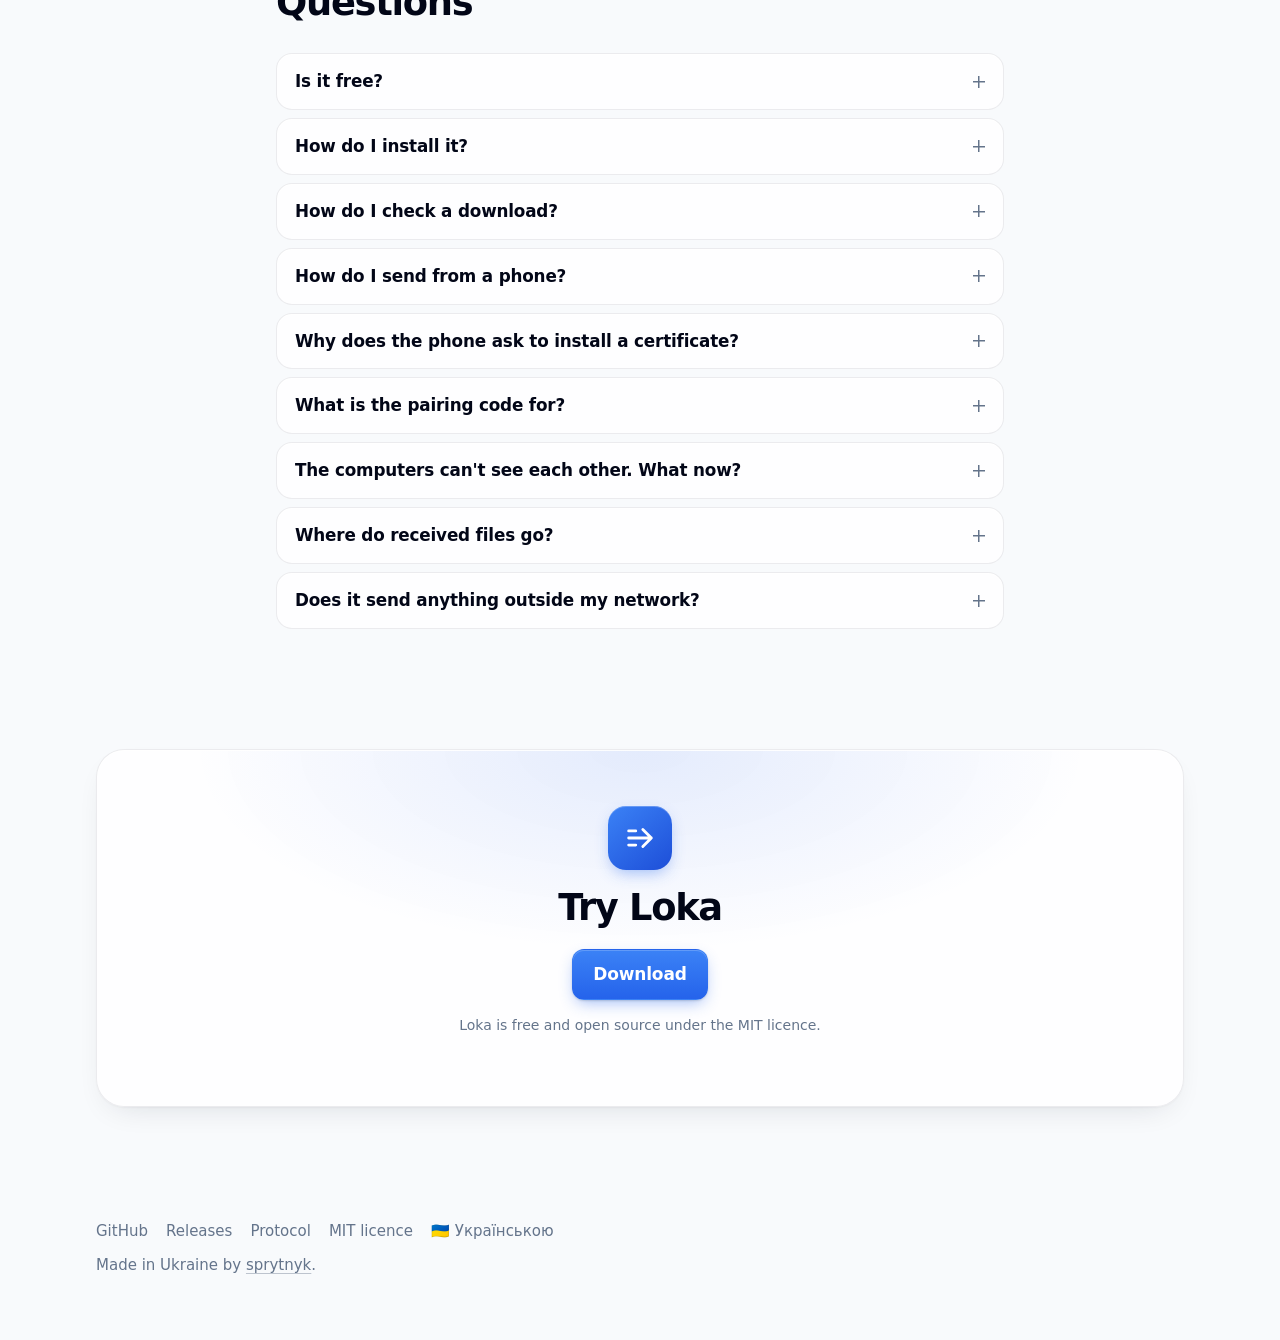
==== commit ea8e5a6f: "feat(site): refresh the interactive Loka demo Show the Files and Text tabs in both languages and let" ====
--- a/docs/index.html
+++ b/docs/index.html
@@ -87,12 +87,12 @@
           <p class="download-note">Loka is free and open source under the MIT licence.</p>
         </div>
 
-        <div class="browser">
+        <div class="browser" id="demo">
           <div class="chrome">
             <span class="address">127.0.0.1:45873</span>
             <span class="dots" aria-hidden="true"><i></i><i></i><i></i></span>
           </div>
-          <div class="app" data-app role="region" aria-label="A working copy of Loka's page. Try the buttons.">
+          <div class="app" data-app role="region" aria-label="Interactive Loka demo">
             <div class="m-header">
               <div class="m-brand">
                 <span class="logo"><svg viewBox="0 0 24 24" aria-hidden="true"><path d="M4 12h16M14 6l6 6-6 6M4 7h5M4 17h5" /></svg></span><span class="m-name">loka</span
@@ -100,11 +100,13 @@
               </div>
               <div class="m-controls">
                 <span class="m-badge">This device: Studio Desktop</span>
-                <span class="m-langs" aria-hidden="true"><span class="on">EN</span><span>УКР</span></span>
+                <div class="m-segment m-langs" role="group" aria-label="Language">
+                  <span aria-current="page">EN</span><a href="uk/#demo" data-lang="uk" hreflang="uk" lang="uk">УКР</a>
+                </div>
                 <button type="button" class="m-round" data-theme-toggle title="Switch between light and dark" aria-label="Switch between light and dark">
                   <svg class="sun" viewBox="0 0 24 24" aria-hidden="true"><circle cx="12" cy="12" r="4" /><path d="M12 2v2M12 20v2M4.9 4.9l1.4 1.4M17.7 17.7l1.4 1.4M2 12h2M20 12h2M4.9 19.1l1.4-1.4M17.7 6.3l1.4-1.4" /></svg><svg class="moon" viewBox="0 0 24 24" aria-hidden="true"><path d="M20 14.5A8 8 0 0 1 9.5 4a8 8 0 1 0 10.5 10.5z" /></svg>
                 </button>
-                <span class="m-round" aria-hidden="true">?</span>
+                <button type="button" class="m-round" data-demo-help aria-label="How Loka keeps transfers private" aria-haspopup="dialog">?</button>
               </div>
             </div>
             <div class="m-intro">
@@ -113,25 +115,41 @@
             </div>
             <div class="m-layout">
               <div class="m-card m-choose">
-                <div class="m-head"><span class="m-icon"><svg viewBox="0 0 24 24" aria-hidden="true"><path d="M3 7a2 2 0 0 1 2-2h5l2 2h7a2 2 0 0 1 2 2v9a2 2 0 0 1-2 2H5a2 2 0 0 1-2-2z" /></svg></span><div class="m-h">Items to share</div></div>
-                <div class="m-drop">
-                  <span class="m-drop-icon"><svg viewBox="0 0 24 24" aria-hidden="true"><path d="M12 16V4m-4 4 4-4 4 4M4 16v3a1 1 0 0 0 1 1h14a1 1 0 0 0 1-1v-3" /></svg></span>
-                  <p class="m-drop-title">Drop files or a directory here</p>
-                  <div class="m-row">
-                    <button type="button" class="m-btn sec" data-choose>Choose files</button>
-                    <button type="button" class="m-btn sec" data-choose>Choose directory</button>
+                <div class="m-head">
+                  <span class="m-icon"><svg viewBox="0 0 24 24" aria-hidden="true"><path d="M3 7a2 2 0 0 1 2-2h5l2 2h7a2 2 0 0 1 2 2v9a2 2 0 0 1-2 2H5a2 2 0 0 1-2-2z" /></svg></span>
+                  <div class="m-h">Items to share</div>
+                  <div class="m-segment m-kind" role="group" aria-label="What to share">
+                    <button type="button" data-kind="files" aria-pressed="true" aria-controls="m-files-en">Files</button>
+                    <button type="button" data-kind="text" aria-pressed="false" aria-controls="m-text-en">Text</button>
                   </div>
-                  <p class="m-count" data-count>2 items selected</p>
-                </div>
-                <label class="m-label" for="m-path-en">Add by path</label>
-                <form class="m-row m-pad" data-add>
-                  <input class="m-input" id="m-path-en" placeholder="File or directory path" autocomplete="off" />
-                  <button class="m-btn sec">Add path</button>
-                </form>
-                <ul class="m-list" data-selected>
-                  <li><span>/home/alex/Pictures/weekend-photos</span><button type="button" class="m-btn sec small">Remove</button></li>
-                  <li><span>/home/alex/Documents/itinerary.pdf</span><button type="button" class="m-btn sec small">Remove</button></li>
-                </ul>
+                </div>
+                <div id="m-files-en" data-files-panel>
+                  <div class="m-drop" data-drop>
+                    <span class="m-drop-icon"><svg viewBox="0 0 24 24" aria-hidden="true"><path d="M12 16V4m-4 4 4-4 4 4M4 16v3a1 1 0 0 0 1 1h14a1 1 0 0 0 1-1v-3" /></svg></span>
+                    <p class="m-drop-title">Drop files or a directory here</p>
+                    <div class="m-row">
+                      <button type="button" class="m-btn sec" data-choose="files">Choose files</button>
+                      <button type="button" class="m-btn sec" data-choose="directory">Choose directory</button>
+                    </div>
+                    <p class="m-count" data-count role="status">2 items selected</p>
+                  </div>
+                  <label class="m-label" for="m-path-en">Add by path</label>
+                  <form class="m-row m-pad" data-add>
+                    <input class="m-input" id="m-path-en" placeholder="File or directory path" autocomplete="off" required />
+                    <button type="submit" class="m-btn sec">Add path</button>
+                  </form>
+                  <ul class="m-list" data-selected>
+                    <li><span>/home/alex/Pictures/weekend-photos</span><button type="button" class="m-btn sec small">Remove</button></li>
+                    <li><span>/home/alex/Documents/itinerary.pdf</span><button type="button" class="m-btn sec small">Remove</button></li>
+                  </ul>
+                </div>
+                <div id="m-text-en" data-text-panel hidden>
+                  <textarea class="m-text" data-text placeholder="Type or paste text" aria-label="Text to send"></textarea>
+                  <div class="m-row m-text-actions">
+                    <button type="button" class="m-btn sec" data-paste hidden>Paste</button>
+                    <span class="m-count" data-text-count role="status"></span>
+                  </div>
+                </div>
               </div>
               <div class="m-card m-device">
                 <div class="m-head"><span class="m-icon"><svg viewBox="0 0 24 24" aria-hidden="true"><rect x="3" y="4" width="18" height="13" rx="2" /><path d="M8 21h8M12 17v4" /></svg></span><div class="m-h">Send to a device</div></div>
@@ -146,9 +164,9 @@
                 <form class="m-manual" data-manual>
                   <label class="m-label" for="m-address-en">Or enter a device address</label>
                   <div class="m-row m-pad">
-                    <input class="m-input" id="m-address-en" placeholder="Device address" autocomplete="off" />
-                    <input class="m-input m-port" value="45873" aria-label="Device port" />
-                    <button class="m-btn">Send</button>
+                    <input class="m-input" id="m-address-en" name="address" placeholder="Device address" autocomplete="off" required />
+                    <input class="m-input m-port" name="port" type="number" inputmode="numeric" min="1" max="65535" value="45873" aria-label="Device port" required />
+                    <button type="submit" class="m-btn">Send</button>
                   </div>
                 </form>
               </div>
@@ -176,7 +194,7 @@
               <div class="m-card m-transfers">
                 <div class="m-head">
                   <span class="m-icon"><svg viewBox="0 0 24 24" aria-hidden="true"><path d="M4 7h13m-3-3 3 3-3 3M20 17H7m3-3-3 3 3 3" /></svg></span><div class="m-h">Transfers</div>
-                  <button type="button" class="m-btn sec small" style="margin-inline-start: auto" data-phone>Receive from a phone</button>
+                  <button type="button" class="m-btn sec m-phone" data-phone aria-haspopup="dialog">Receive from a phone</button>
                 </div>
                 <div data-transfers>
                   <div class="m-item">
@@ -192,7 +210,12 @@
                 </div>
               </div>
             </div>
-            <p class="m-foot">Source on GitHub</p>
+            <p class="m-foot"><a href="https://github.com/sprytnyk/loka">Source on GitHub</a></p>
+            <dialog class="m-dialog" data-demo-dialog aria-labelledby="m-dialog-title-en">
+              <h2 id="m-dialog-title-en" data-dialog-title></h2>
+              <div data-dialog-body></div>
+              <form method="dialog" class="m-row"><button type="submit" class="m-btn sec" autofocus>Close</button></form>
+            </dialog>
           </div>
         </div>
       </div>
--- a/docs/assets/site.css
+++ b/docs/assets/site.css
@@ -988,16 +988,23 @@
   }
 }
 .app {
+  --demo-gutter: 28px;
   container-type: inline-size;
   position: relative;
   isolation: isolate;
-  padding: 0 28px 28px;
+  padding: 0 var(--demo-gutter) 24px;
   background:
     radial-gradient(50rem 24rem at 50% -10rem, var(--glow), transparent 70%) no-repeat,
     var(--bg);
   color: var(--ink);
   font: 15px/1.5 var(--sans);
   text-align: left;
+}
+#demo {
+  scroll-margin-top: 5rem;
+}
+.app [hidden] {
+  display: none !important;
 }
 /* the dot grid, inside the window this time */
 .app::before {
@@ -1024,8 +1031,8 @@
   align-items: center;
   justify-content: space-between;
   gap: 12px 20px;
-  margin: 0 -28px;
-  padding: 12px 28px;
+  margin: 0 calc(-1 * var(--demo-gutter));
+  padding: 12px var(--demo-gutter);
   background: var(--header);
   border-bottom: 1px solid var(--line);
 }
@@ -1084,7 +1091,7 @@
     box-shadow: 0 0 0 7px transparent;
   }
 }
-.m-langs {
+.m-segment {
   display: flex;
   flex: none;
   gap: 2px;
@@ -1095,12 +1102,23 @@
   font-size: 12px;
   font-weight: 600;
 }
-.m-langs span {
+.m-segment :is(span, a, button) {
   padding: 4px 10px;
+  border: 0;
   border-radius: 8px;
-  color: var(--muted);
-}
-.m-langs .on {
+  background: transparent;
+  color: var(--muted);
+  font: inherit;
+  text-decoration: none;
+  white-space: nowrap;
+}
+.m-segment :is(a, button) {
+  cursor: pointer;
+}
+.m-segment :is(a, button):hover {
+  color: var(--strong);
+}
+.m-segment :is([aria-current], [aria-pressed="true"]) {
   background: var(--segment-on);
   color: var(--strong);
   box-shadow: 0 1px 2px #0f172a1f, var(--highlight);
@@ -1131,18 +1149,18 @@
   height: 17px;
 }
 /* the sun switches to light, the moon to dark */
-.app .moon,
+.app .sun,
+.app[data-theme="dark"] .moon {
+  display: none;
+}
 .app[data-theme="dark"] .sun {
-  display: none;
-}
-.app[data-theme="dark"] .moon {
   display: block;
 }
 @media (prefers-color-scheme: dark) {
+  .app:not([data-theme="light"]) .sun {
+    display: block;
+  }
   .app:not([data-theme="light"]) .moon {
-    display: block;
-  }
-  .app:not([data-theme="light"]) .sun {
     display: none;
   }
 }
@@ -1199,6 +1217,7 @@
 }
 .m-device {
   grid-area: device;
+  container: demo-device / inline-size;
 }
 .m-link {
   grid-area: link;
@@ -1227,6 +1246,20 @@
 }
 .m-head.start {
   align-items: flex-start;
+}
+.m-choose .m-head,
+.m-transfers .m-head {
+  flex-wrap: wrap;
+}
+.m-kind,
+.m-btn.m-phone {
+  margin-inline-start: auto;
+}
+.m-btn.m-phone {
+  flex: none;
+  max-width: 100%;
+  padding: 6px 11px;
+  font-size: 12px;
 }
 .m-icon {
   display: grid;
@@ -1307,6 +1340,11 @@
   background: var(--item);
   text-align: center;
 }
+.m-drop.over {
+  border-color: var(--accent);
+  background: var(--soft);
+  box-shadow: 0 0 0 4px var(--ring);
+}
 .m-drop-icon {
   display: grid;
   place-items: center;
@@ -1347,9 +1385,11 @@
 .m-pad {
   padding-inline: 13px;
 }
-.m-input {
-  flex: 1;
-  min-width: 8rem;
+.m-pad > .m-btn {
+  margin-inline-start: auto;
+}
+.m-input,
+.m-text {
   padding: 9px 12px;
   border: 1px solid var(--field-line);
   border-radius: 10px;
@@ -1360,17 +1400,29 @@
     border-color 0.15s,
     box-shadow 0.15s;
 }
-.m-input::placeholder {
+.m-input {
+  flex: 1;
+  min-width: 8rem;
+}
+.m-text {
+  display: block;
+  width: 100%;
+  min-height: 14rem;
+  resize: vertical;
+}
+.m-text-actions {
+  margin-top: 10px;
+}
+.m-text-actions .m-count {
+  margin: 0 0 0 auto;
+}
+:is(.m-input, .m-text)::placeholder {
   color: var(--placeholder);
 }
-.m-input:focus-visible {
+:is(.m-input, .m-text):focus-visible {
   outline: none;
   border-color: var(--accent);
   box-shadow: 0 0 0 3px var(--ring);
-}
-.m-port {
-  flex: 0 1 84px;
-  min-width: 68px;
 }
 .m-list {
   margin: 12px 0 0;
@@ -1440,10 +1492,24 @@
   border-top: 1px solid var(--line);
 }
 .m-manual .m-row {
-  align-items: stretch;
-}
-.m-manual .m-btn {
-  margin-inline-start: auto;
+  display: grid;
+  grid-template-columns: minmax(0, 1fr) 4.5rem auto;
+}
+.m-manual .m-input {
+  width: 100%;
+  min-width: 0;
+}
+.m-manual .m-port {
+  padding-inline: 8px;
+}
+@container demo-device (max-width: 290px) {
+  .m-manual .m-row {
+    grid-template-columns: minmax(0, 1fr) 4.5rem;
+  }
+  .m-manual .m-btn {
+    grid-column: 1 / -1;
+    justify-self: end;
+  }
 }
 .m-status {
   color: var(--muted);
@@ -1479,6 +1545,10 @@
   margin: 6px 0;
   padding-inline-start: 1.5rem;
 }
+.m-preview {
+  display: block;
+  margin-top: 4px;
+}
 .m-urls {
   display: flex;
   flex-direction: column;
@@ -1495,10 +1565,42 @@
   color: var(--muted);
   font-size: 12px;
 }
+.m-dialog {
+  width: min(480px, calc(100% - 32px));
+  max-height: calc(100% - 32px);
+  padding: 26px;
+  border: 1px solid var(--line);
+  border-radius: 22px;
+  background: var(--solid);
+  box-shadow: var(--highlight), 0 22px 60px #0004;
+  color: var(--ink);
+}
+.m-dialog::backdrop {
+  background: #02061780;
+  backdrop-filter: blur(4px);
+}
+.m-dialog h2 {
+  font-size: 20px;
+  letter-spacing: -0.03em;
+}
+.m-dialog p {
+  margin: 8px 0;
+  color: var(--muted);
+  font-size: 14px;
+}
+.m-dialog .m-row {
+  justify-content: flex-end;
+  margin-top: 16px;
+}
+.m-dialog .m-qr-url {
+  color: var(--link);
+  overflow-wrap: anywhere;
+  user-select: all;
+}
 .m-qr {
   display: block;
-  width: 132px;
-  height: 132px;
+  width: 150px;
+  height: 150px;
   margin-top: 10px;
   padding: 7px;
   border: 1px solid var(--line);
@@ -1516,7 +1618,7 @@
   justify-content: flex-end;
   padding-inline: 13px;
 }
-.m-link .m-action + .m-item {
+[data-links]:not(:empty) {
   margin-top: 12px;
 }
 .m-foot {
@@ -1542,21 +1644,16 @@
     display: none;
   }
 }
-/* A phone: one column with the parts that matter, so the hero stays short */
+@media (max-width: 700px) {
+  .app {
+    --demo-gutter: 16px;
+  }
+}
+/* A phone shows the same cards in one column. */
 @container (max-width: 620px) {
-  .app {
-    padding: 0 16px 20px;
-  }
   .m-header {
-    margin: 0 -16px;
-    padding: 10px 16px;
-  }
-  .m-langs,
-  .m-version,
-  .m-foot,
-  .m-choose,
-  .m-link {
-    display: none;
+    flex-wrap: wrap;
+    padding-block: 10px;
   }
   .m-intro {
     padding: 26px 0 20px;
@@ -1564,8 +1661,10 @@
   .m-layout {
     grid-template-columns: minmax(0, 1fr);
     grid-template-areas:
+      "choose"
       "device"
-      "transfers";
+      "transfers"
+      "link";
     gap: 12px;
   }
   .m-card {
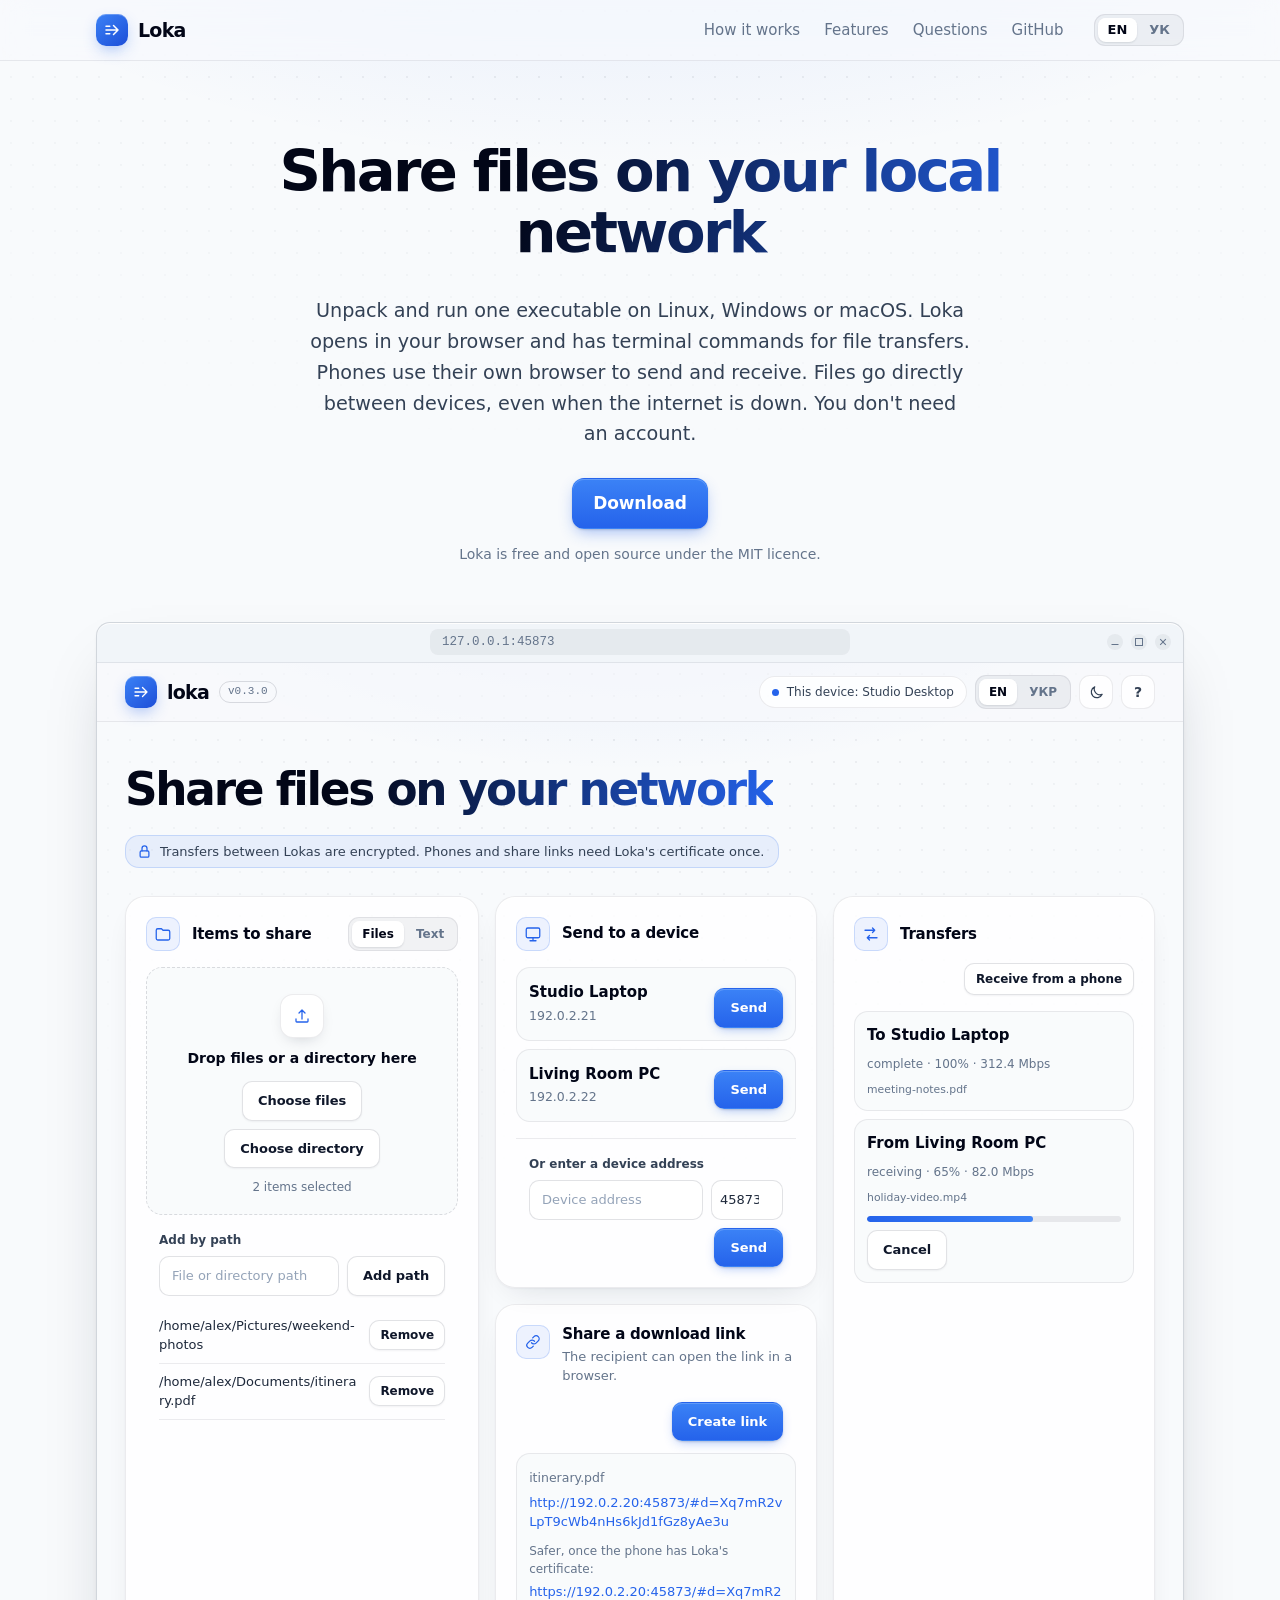
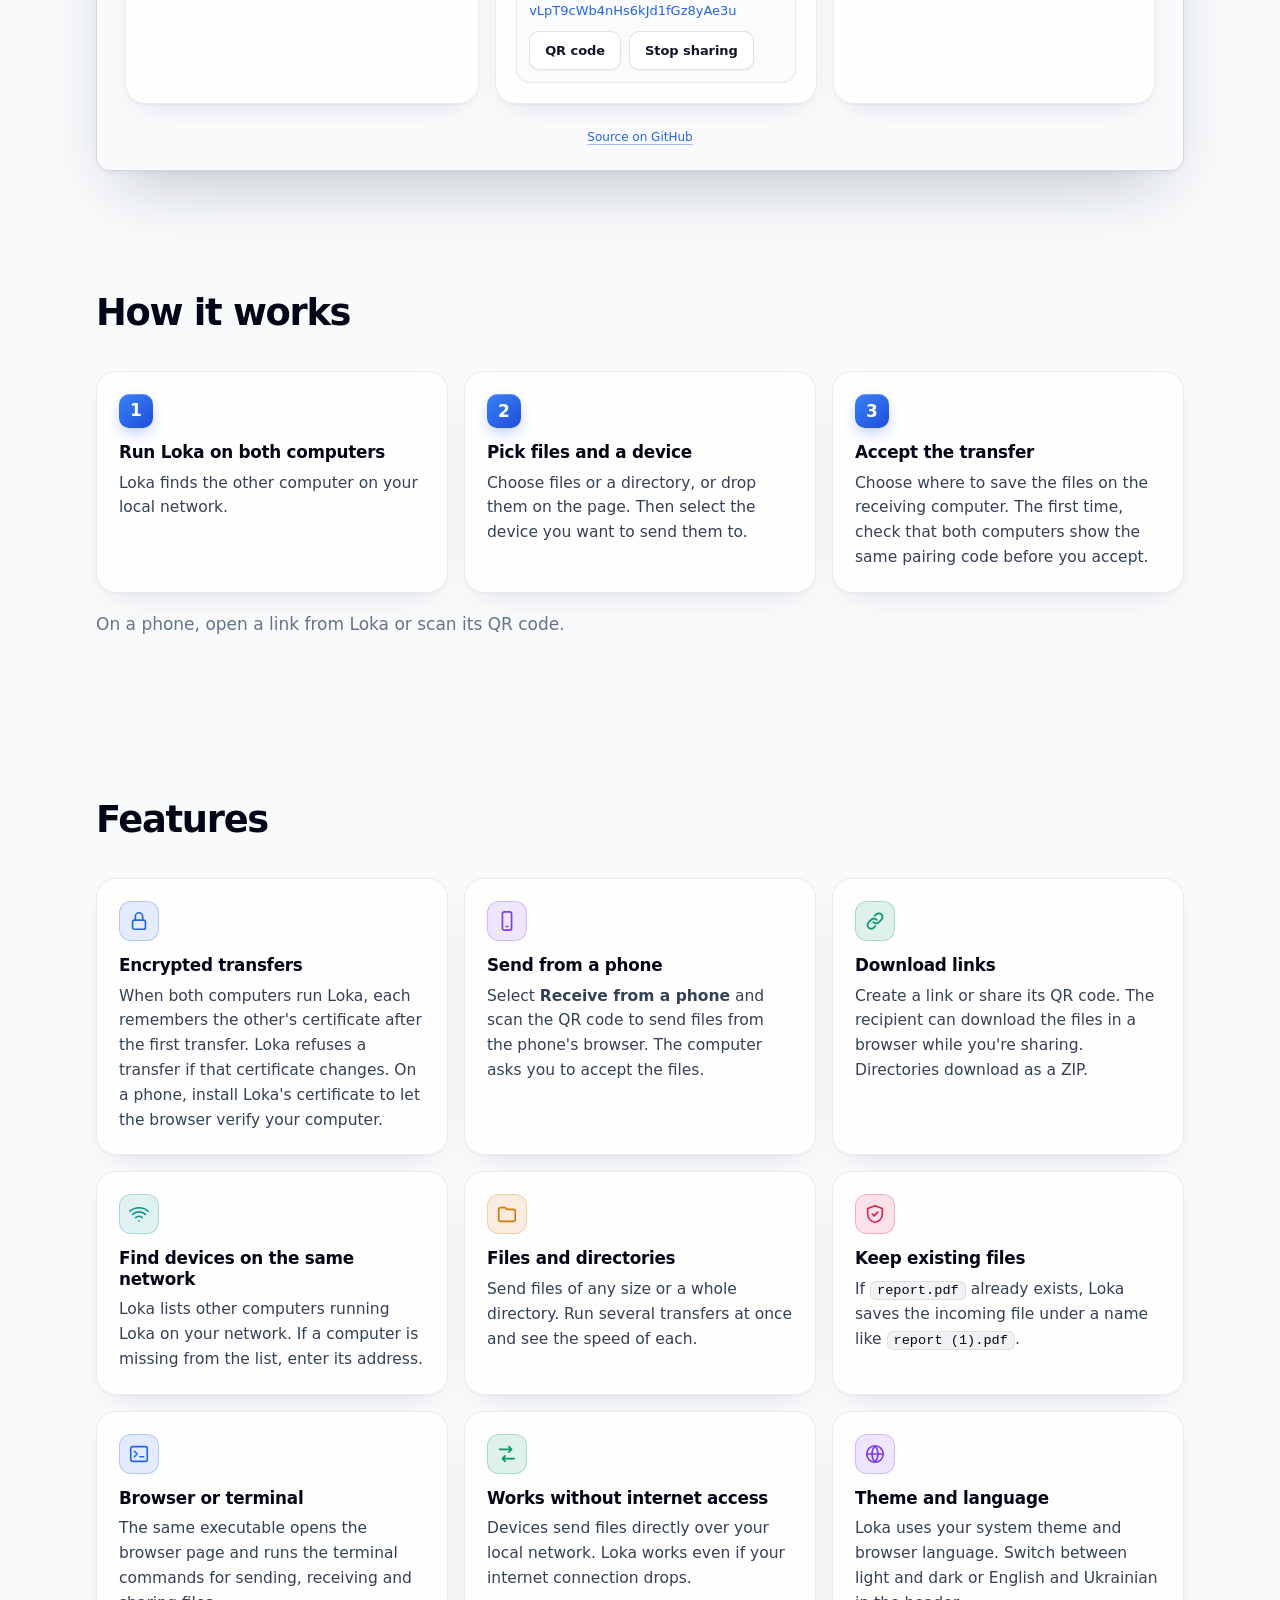
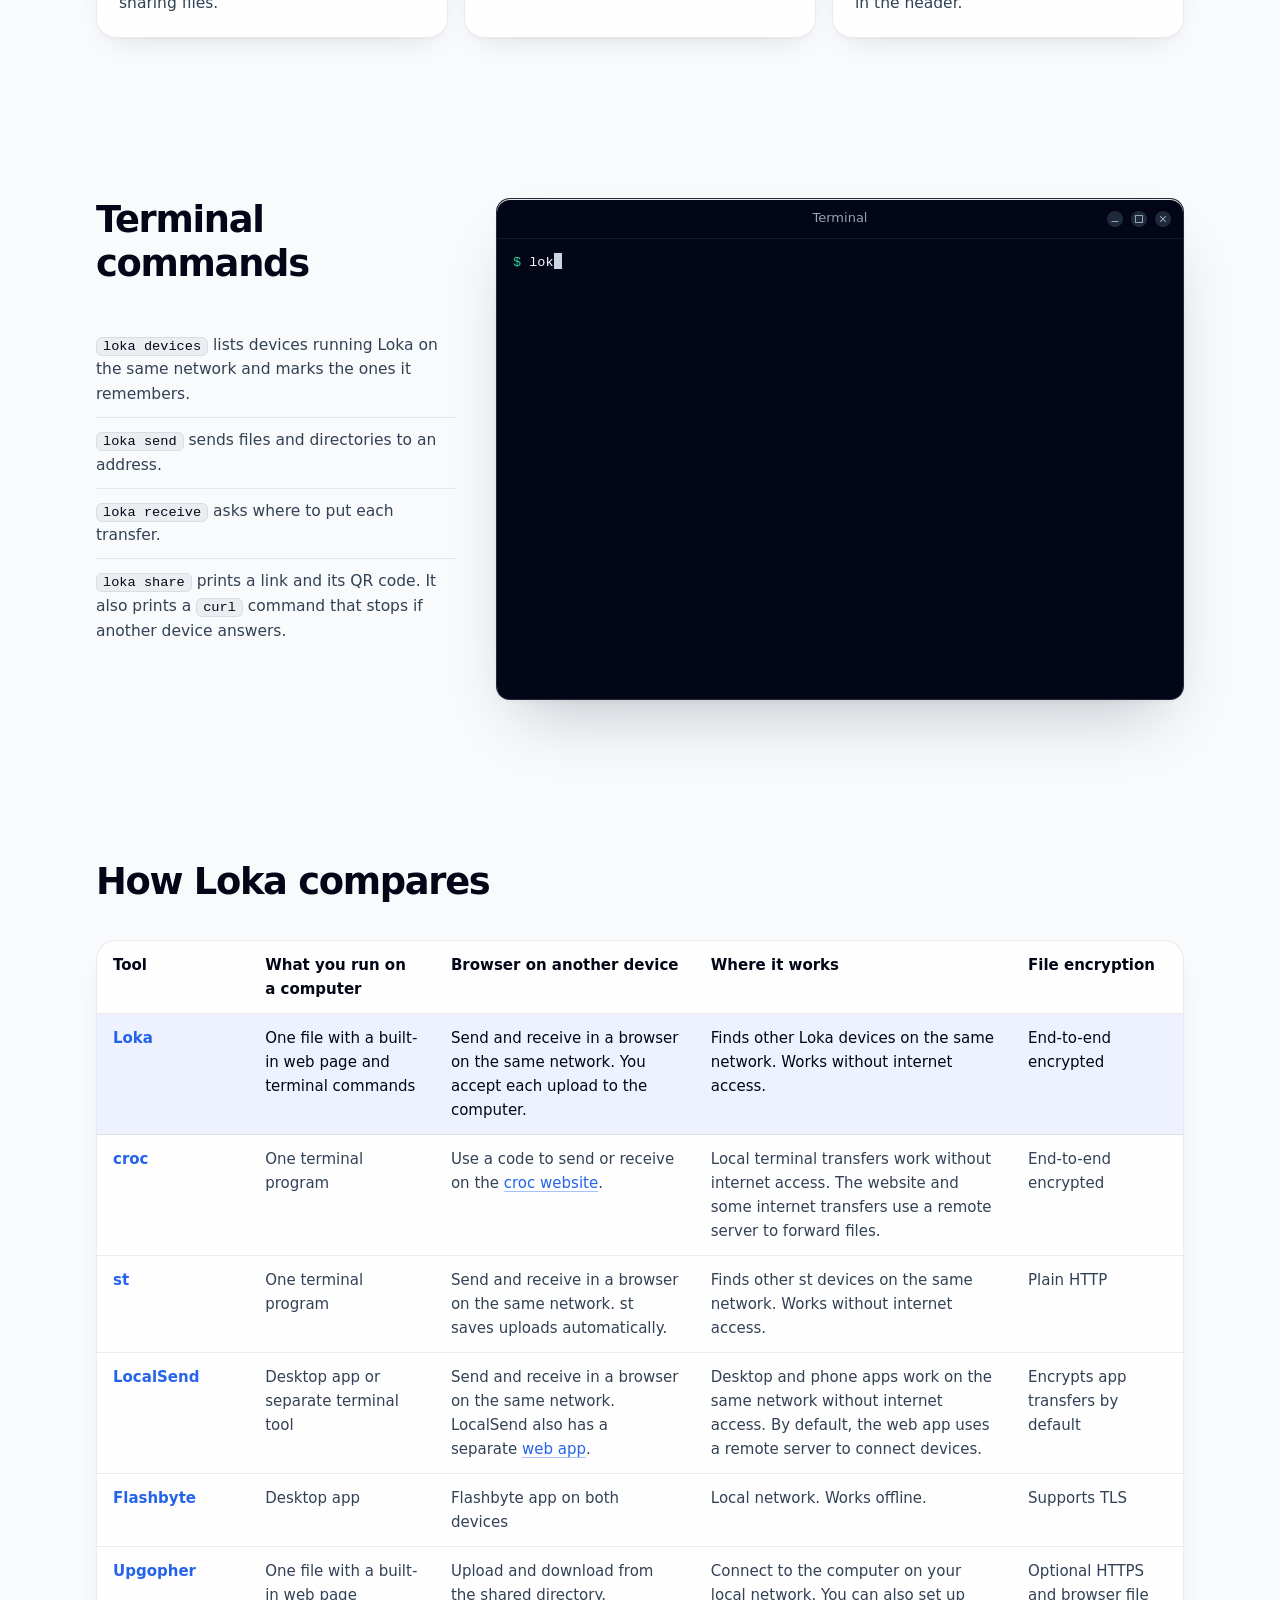
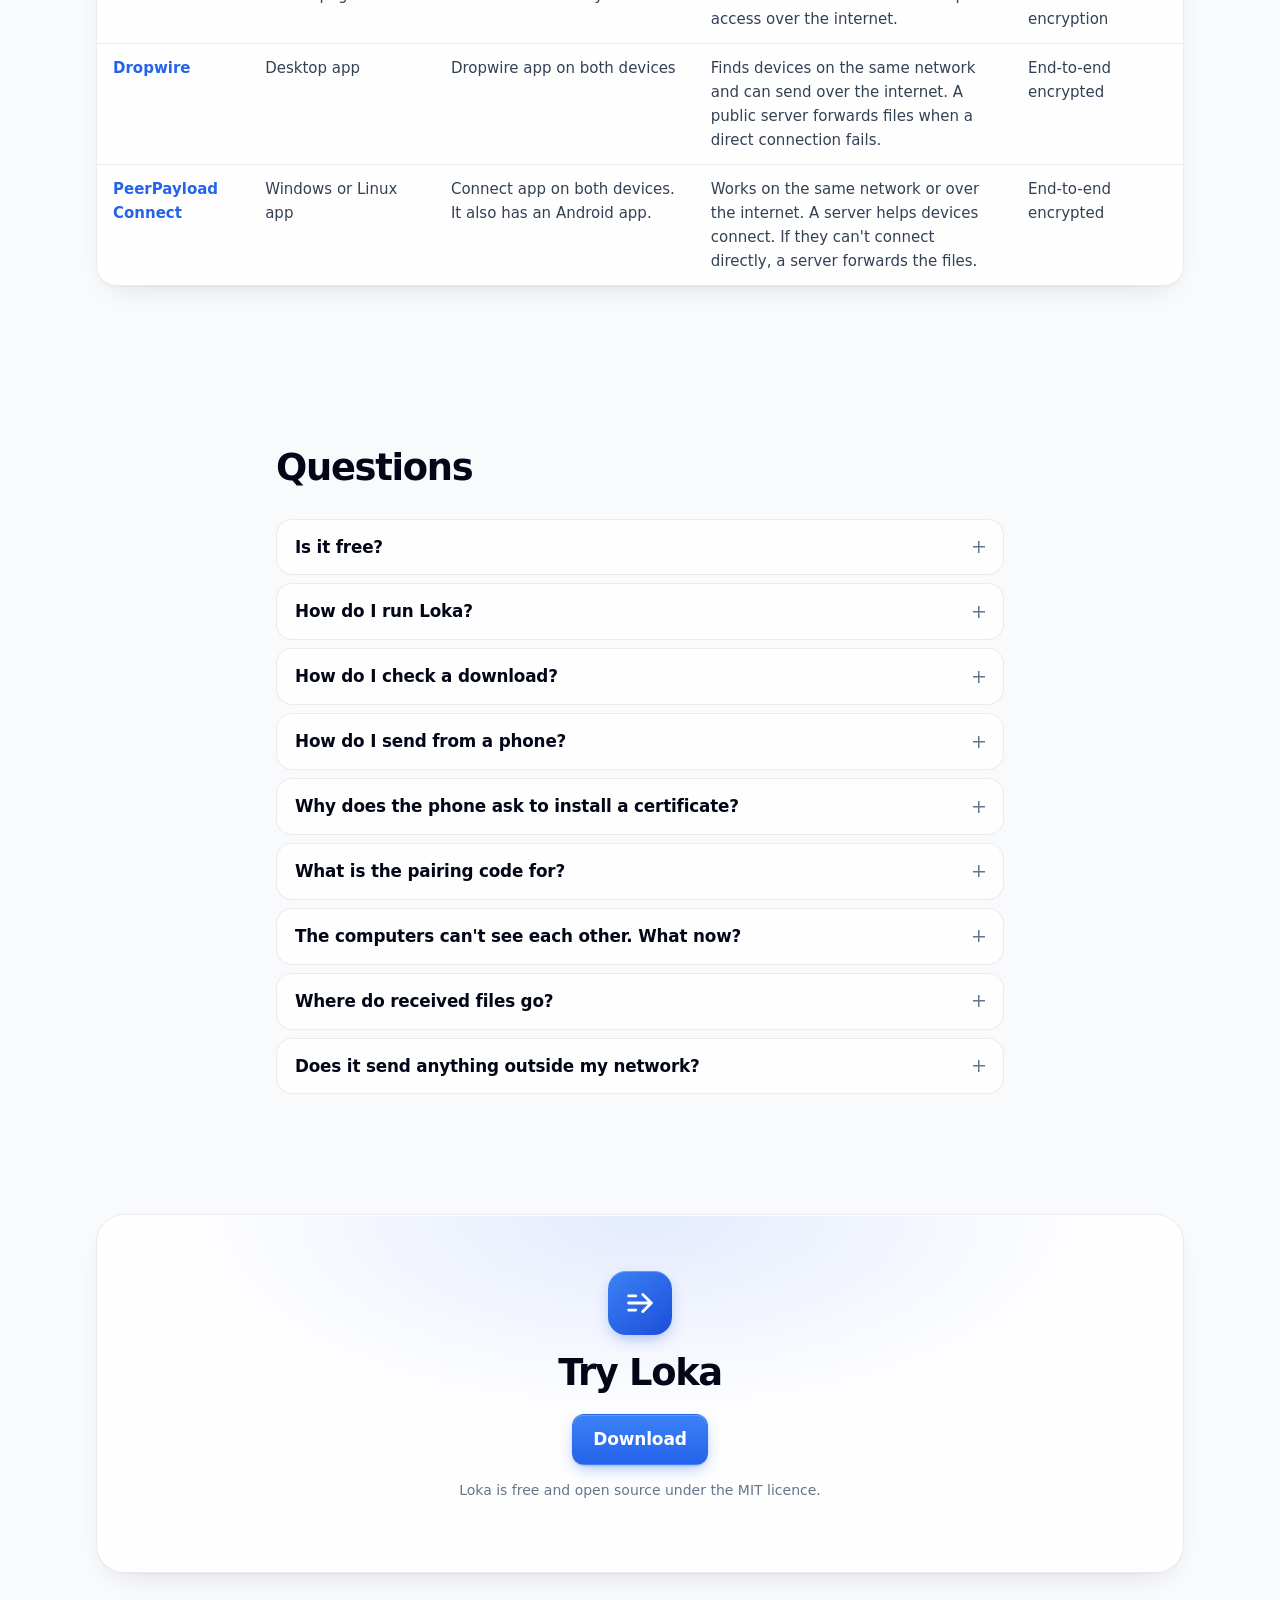
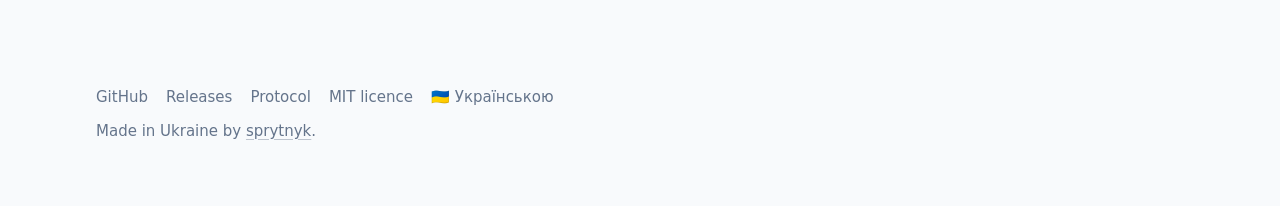
==== commit aa966619: "docs: clarify how Loka works and compare more tools Explain same-network discovery, browser transfer" ====
--- a/docs/index.html
+++ b/docs/index.html
@@ -4,7 +4,7 @@
     <meta charset="utf-8" />
     <meta name="viewport" content="width=device-width, initial-scale=1" />
     <title>Loka: share files on your local network</title>
-    <meta name="description" content="Share files and directories with computers and phones on your local network. Loka encrypts them and sends them straight from one device to the other, with no account, server or internet. It is free and open source, for Linux, Windows and macOS." />
+    <meta name="description" content="Share files offline with one executable for Linux, Windows and macOS. Phones can send and receive in their browser." />
     <link rel="icon" href="assets/icon.svg" type="image/svg+xml" />
     <link rel="canonical" href="https://sprytnyk.github.io/loka/" />
     <link rel="alternate" hreflang="en" href="https://sprytnyk.github.io/loka/" />
@@ -13,7 +13,7 @@
     <meta property="og:type" content="website" />
     <meta property="og:site_name" content="Loka" />
     <meta property="og:title" content="Loka: share files on your local network" />
-    <meta property="og:description" content="Share files and directories with computers and phones on your local network. Loka encrypts them and needs no account, server or internet." />
+    <meta property="og:description" content="Share files offline with one executable for Linux, Windows and macOS. Phones can send and receive in their browser." />
     <meta property="og:url" content="https://sprytnyk.github.io/loka/" />
     <meta property="og:image" content="https://sprytnyk.github.io/loka/loka.png" />
     <meta property="og:image:width" content="1280" />
@@ -26,7 +26,7 @@
         "@context": "https://schema.org",
         "@type": "SoftwareApplication",
         "name": "Loka",
-        "description": "Share files and directories with computers and phones on your local network. Loka encrypts them and needs no account, server or internet.",
+        "description": "Share files offline with one executable for Linux, Windows and macOS. Phones can send and receive in their browser.",
         "applicationCategory": "UtilitiesApplication",
         "operatingSystem": "Linux, Windows, macOS",
         "url": "https://sprytnyk.github.io/loka/",
@@ -72,11 +72,12 @@
 
     <main>
       <div class="hero wrap">
-        <h1>Share files on your own network</h1>
+        <h1>Share files on your local network</h1>
         <p class="lead">
-          Send files and directories between computers and phones nearby. They go straight
-          from one device to the other, encrypted, and never pass through a server or the
-          internet. Loka runs on Linux, Windows and macOS. Phones need only a browser.
+          Unpack and run one executable on Linux, Windows or macOS. Loka opens in your
+          browser and has terminal commands for file transfers. Phones use their own browser
+          to send and receive. Files go directly between devices, even when the internet is
+          down. You don't need an account.
         </p>
         <div data-downloads>
           <div class="downloads">
@@ -224,31 +225,28 @@
         <div class="wrap">
           <div class="section-head">
             <h2>How it works</h2>
-            <p class="muted">
-              Loka is one program with nothing else to install. Run it and it opens in your
-              browser.
-            </p>
           </div>
           <div class="steps">
             <div class="card step">
               <h3>Run Loka on both computers</h3>
-              <p>Each one finds the other on the network by itself. You don't need an account.</p>
+              <p>Loka finds the other computer on your local network.</p>
             </div>
             <div class="card step">
               <h3>Pick files and a device</h3>
               <p>
-                Choose files or a directory, or drop them on the page. Then select the device to
-                send to.
+                Choose files or a directory, or drop them on the page. Then select the device
+                you want to send them to.
               </p>
             </div>
             <div class="card step">
-              <h3>Accept on the other side</h3>
-              <p>
-                The receiver chooses where to put the files. The first time, both show a pairing
-                code. Check it's the same on both.
-              </p>
-            </div>
-          </div>
+              <h3>Accept the transfer</h3>
+              <p>
+                Choose where to save the files on the receiving computer. The first time,
+                check that both computers show the same pairing code before you accept.
+              </p>
+            </div>
+          </div>
+          <p class="muted steps-note">On a phone, open a link from Loka or scan its QR code.</p>
         </div>
       </section>
 
@@ -264,10 +262,11 @@
                   <rect x="5" y="11" width="14" height="10" rx="2" />
                   <path d="M8 11V7a4 4 0 0 1 8 0v4" /></svg
               ></span>
-              <h3>Encrypted</h3>
-              <p>
-                Loka encrypts transfers between two computers running it. Each remembers the other after the
-                first transfer and refuses a device that only poses as it.
+              <h3>Encrypted transfers</h3>
+              <p>
+                When both computers run Loka, each remembers the other's certificate after
+                the first transfer. Loka refuses a transfer if that certificate changes.
+                On a phone, install Loka's certificate to let the browser verify your computer.
               </p>
             </div>
             <div class="card">
@@ -276,10 +275,10 @@
                   <rect x="7" y="2" width="10" height="20" rx="2" />
                   <path d="M11 18h2" /></svg
               ></span>
-              <h3>Phones need only a browser</h3>
-              <p>
-                Scan the QR code from <strong>Receive from a phone</strong> and send files from
-                the phone's browser. The computer asks before it saves anything.
+              <h3>Send from a phone</h3>
+              <p>
+                Select <strong>Receive from a phone</strong> and scan the QR code to send
+                files from the phone's browser. The computer asks you to accept the files.
               </p>
             </div>
             <div class="card">
@@ -291,8 +290,8 @@
               ></span>
               <h3>Download links</h3>
               <p>
-                For someone without Loka, create a link with a QR code. It works in any browser
-                while you share. Directories download as a ZIP.
+                Create a link or share its QR code. The recipient can download the files in a
+                browser while you're sharing. Directories download as a ZIP.
               </p>
             </div>
             <div class="card">
@@ -301,10 +300,10 @@
                   <path d="M5 12.5a10 10 0 0 1 14 0M8.5 16a5 5 0 0 1 7 0M2 9a15 15 0 0 1 20 0" />
                   <path d="M12 19.5h.01" /></svg
               ></span>
-              <h3>Finds devices by itself</h3>
-              <p>
-                Computers running Loka on the same network show up on their own. If one doesn't,
-                enter its address.
+              <h3>Find devices on the same network</h3>
+              <p>
+                Loka lists other computers running Loka on your network. If a computer is
+                missing from the list, enter its address.
               </p>
             </div>
             <div class="card">
@@ -314,10 +313,10 @@
                     d="M3 7a2 2 0 0 1 2-2h5l2 2h7a2 2 0 0 1 2 2v9a2 2 0 0 1-2 2H5a2 2 0 0 1-2-2z"
                   /></svg
               ></span>
-              <h3>Files and whole directories</h3>
-              <p>
-                Send files of any size and whole directories. Several transfers can run at once,
-                and each shows its speed.
+              <h3>Files and directories</h3>
+              <p>
+                Send files of any size or a whole directory. Run several transfers at once and
+                see the speed of each.
               </p>
             </div>
             <div class="card">
@@ -326,10 +325,10 @@
                   <path d="M12 3l8 3v6c0 4.5-3.4 8.3-8 9-4.6-.7-8-4.5-8-9V6z" />
                   <path d="M9 12l2 2 4-4" /></svg
               ></span>
-              <h3>Loka never overwrites files</h3>
-              <p>
-                Incoming files move into place only when the transfer finishes. A failed transfer
-                leaves nothing behind.
+              <h3>Keep existing files</h3>
+              <p>
+                If <code>report.pdf</code> already exists, Loka saves the incoming file under
+                a name like <code>report (1).pdf</code>.
               </p>
             </div>
             <div class="card">
@@ -340,8 +339,8 @@
               ></span>
               <h3>Browser or terminal</h3>
               <p>
-                Use the page in your browser, or send, receive and share from the terminal. Both
-                are the same program.
+                The same executable opens the browser page and runs the terminal commands for
+                sending, receiving and sharing files.
               </p>
             </div>
             <div class="card">
@@ -349,10 +348,10 @@
                 ><svg class="icon" viewBox="0 0 24 24" aria-hidden="true">
                   <path d="M4 7h13m-3-3 3 3-3 3M20 17H7m3-3-3 3 3 3" /></svg
               ></span>
-              <h3>Nothing leaves your network</h3>
-              <p>
-                Files go straight between your devices. Loka has no account and no server, and
-                sends nothing outside your network.
+              <h3>Works without internet access</h3>
+              <p>
+                Devices send files directly over your local network. Loka works even if your
+                internet connection drops.
               </p>
             </div>
             <div class="card">
@@ -361,10 +360,10 @@
                   <circle cx="12" cy="12" r="9" />
                   <path d="M3 12h18M12 3a14 14 0 0 1 0 18M12 3a14 14 0 0 0 0 18" /></svg
               ></span>
-              <h3>Light or dark, English or Ukrainian</h3>
-              <p>
-                The page follows your system's light or dark setting and your browser's
-                language. Buttons in the header switch both.
+              <h3>Theme and language</h3>
+              <p>
+                Loka uses your system theme and browser language. Switch between light and
+                dark or English and Ukrainian in the header.
               </p>
             </div>
           </div>
@@ -375,15 +374,15 @@
         <div class="wrap cli">
           <div>
             <div class="section-head">
-              <h2>In the terminal too</h2>
-              <p class="muted">The same program works without a browser, over SSH or in scripts.</p>
+              <h2>Terminal commands</h2>
             </div>
             <ul>
-              <li><code>loka devices</code> lists nearby devices and marks the ones Loka remembers.</li>
+              <li><code>loka devices</code> lists devices running Loka on the same network and marks the ones it remembers.</li>
               <li><code>loka send</code> sends files and directories to an address.</li>
               <li><code>loka receive</code> asks where to put each transfer.</li>
               <li>
-                <code>loka share</code> prints a link and its QR code, and a <code>curl</code> command that stops if another device answers.
+                <code>loka share</code> prints a link and its QR code. It also prints a
+                <code>curl</code> command that stops if another device answers.
               </li>
             </ul>
           </div>
@@ -400,68 +399,75 @@
       <section id="compare">
         <div class="wrap">
           <div class="section-head">
-            <h2>Compared with LocalSend, st and Upgopher</h2>
-          </div>
-          <div class="compare">
+            <h2 id="compare-heading">How Loka compares</h2>
+          </div>
+          <div class="compare" role="region" aria-labelledby="compare-heading" tabindex="0">
             <table>
               <thead>
                 <tr>
-                  <th></th>
-                  <th>Loka</th>
-                  <th><a href="https://localsend.org">LocalSend</a></th>
-                  <th><a href="https://github.com/chyok/st">st</a></th>
-                  <th><a href="https://github.com/wanetty/upgopher">Upgopher</a></th>
+                  <th scope="col">Tool</th>
+                  <th scope="col">What you run on a computer</th>
+                  <th scope="col">Browser on another device</th>
+                  <th scope="col">Where it works</th>
+                  <th scope="col">File encryption</th>
                 </tr>
               </thead>
               <tbody>
                 <tr>
-                  <th>On computers</th>
-                  <td>One program, used in the browser or the terminal</td>
-                  <td>An app, or a separate command-line tool</td>
-                  <td>One program, used in the terminal</td>
-                  <td>One program, used in the browser</td>
-                </tr>
-                <tr>
-                  <th>On phones</th>
-                  <td>Nothing, the browser</td>
-                  <td>The app</td>
-                  <td>Nothing, the browser</td>
-                  <td>Nothing, the browser</td>
-                </tr>
-                <tr>
-                  <th>Between two installs</th>
-                  <td>Encrypted</td>
-                  <td>Encrypted by default</td>
-                  <td>Not encrypted</td>
-                  <td>Not offered</td>
-                </tr>
-                <tr>
-                  <th>From a phone's browser</th>
-                  <td>You accept each upload</td>
-                  <td>You accept each upload, unless you turn that off</td>
-                  <td>Saved without asking</td>
-                  <td>Saved without asking</td>
-                </tr>
-                <tr>
-                  <th>Download link for a browser</th>
-                  <td>Yes</td>
-                  <td>Yes</td>
-                  <td>Yes</td>
-                  <td>Yes</td>
-                </tr>
-                <tr>
-                  <th>Finding devices</th>
-                  <td>Multicast</td>
-                  <td>Multicast, then scanning the network</td>
-                  <td>Multicast</td>
-                  <td>None, you type the address</td>
-                </tr>
-                <tr>
-                  <th>Account, server or internet</th>
-                  <td>None</td>
-                  <td>None</td>
-                  <td>None</td>
-                  <td>None</td>
+                  <th scope="row"><a href="https://github.com/sprytnyk/loka/releases/latest">Loka</a></th>
+                  <td>One file with a built-in web page and terminal commands</td>
+                  <td>Send and receive in a browser on the same network. You accept each upload to the computer.</td>
+                  <td>Finds other Loka devices on the same network. Works without internet access.</td>
+                  <td>End-to-end encrypted</td>
+                </tr>
+                <tr>
+                  <th scope="row"><a href="https://github.com/schollz/croc">croc</a></th>
+                  <td>One terminal program</td>
+                  <td>Use a code to send or receive on the <a href="https://getcroc.com/">croc website</a>.</td>
+                  <td>Local terminal transfers work without internet access. The website and some internet transfers use a remote server to forward files.</td>
+                  <td>End-to-end encrypted</td>
+                </tr>
+                <tr>
+                  <th scope="row"><a href="https://github.com/chyok/st">st</a></th>
+                  <td>One terminal program</td>
+                  <td>Send and receive in a browser on the same network. st saves uploads automatically.</td>
+                  <td>Finds other st devices on the same network. Works without internet access.</td>
+                  <td>Plain HTTP</td>
+                </tr>
+                <tr>
+                  <th scope="row"><a href="https://localsend.org/">LocalSend</a></th>
+                  <td>Desktop app or separate terminal tool</td>
+                  <td>Send and receive in a browser on the same network. LocalSend also has a separate <a href="https://github.com/localsend/web">web app</a>.</td>
+                  <td>Desktop and phone apps work on the same network without internet access. By default, the web app uses a remote server to connect devices.</td>
+                  <td>Encrypts app transfers by default</td>
+                </tr>
+                <tr>
+                  <th scope="row"><a href="https://github.com/iamsami101/Flashbyte">Flashbyte</a></th>
+                  <td>Desktop app</td>
+                  <td>Flashbyte app on both devices</td>
+                  <td>Local network. Works offline.</td>
+                  <td>Supports TLS</td>
+                </tr>
+                <tr>
+                  <th scope="row"><a href="https://wanetty.github.io/upgopher/">Upgopher</a></th>
+                  <td>One file with a built-in web page</td>
+                  <td>Upload and download from the shared directory.</td>
+                  <td>Connect to the computer on your local network. You can also set up access over the internet.</td>
+                  <td>Optional HTTPS and browser file encryption</td>
+                </tr>
+                <tr>
+                  <th scope="row"><a href="https://muhamadjawdatsalemalakoum.github.io/dropwire/">Dropwire</a></th>
+                  <td>Desktop app</td>
+                  <td>Dropwire app on both devices</td>
+                  <td>Finds devices on the same network and can send over the internet. A public server forwards files when a direct connection fails.</td>
+                  <td>End-to-end encrypted</td>
+                </tr>
+                <tr>
+                  <th scope="row"><a href="https://github.com/Aditya-Karn234/PeerPayload">PeerPayload Connect</a></th>
+                  <td>Windows or Linux app</td>
+                  <td>Connect app on both devices. It also has an Android app.</td>
+                  <td>Works on the same network or over the internet. A server helps devices connect. If they can't connect directly, a server forwards the files.</td>
+                  <td>End-to-end encrypted</td>
                 </tr>
               </tbody>
             </table>
@@ -476,27 +482,28 @@
             <summary>Is it free?</summary>
             <div>
               <p>
-                Loka is free. The MIT-licensed code is
+                Loka is free. You can find the code and its MIT licence
                 <a href="https://github.com/sprytnyk/loka">on GitHub</a>.
               </p>
             </div>
           </details>
           <details>
-            <summary>How do I install it?</summary>
+            <summary>How do I run Loka?</summary>
             <div>
               <p>
                 Download the archive for your computer from
-                <a href="https://github.com/sprytnyk/loka/releases/latest">Releases</a>, unpack
-                it, and put <code>loka</code> (<code>loka.exe</code> on Windows) in a directory
-                on your <code>PATH</code>. Then run <code>loka</code>.
-              </p>
-              <p>
-                macOS refuses to open downloaded programs from unidentified developers. After
-                unpacking, run this once.
+                <a href="https://github.com/sprytnyk/loka/releases/latest">Releases</a> and
+                unpack it. On Windows, double-click <code>loka.exe</code>. On Linux or macOS,
+                run <code>./loka</code> from the unpacked directory. To run Loka from any
+                directory in the terminal, put the executable on your <code>PATH</code>.
+              </p>
+              <p>
+                If macOS blocks Loka because it doesn't recognise the developer, run this
+                once from the unpacked directory.
               </p>
               <pre>xattr -d com.apple.quarantine loka</pre>
               <p>
-                With Go installed, you can instead run
+                If you have Go installed, you can also run
                 <code>go install github.com/sprytnyk/loka@latest</code>.
               </p>
             </div>
@@ -505,8 +512,8 @@
             <summary>How do I check a download?</summary>
             <div>
               <p>
-                Put <code>SHA256SUMS</code> and <code>SHA256SUMS.asc</code> from the release next
-                to the archive and run this.
+                Put <code>SHA256SUMS</code> and <code>SHA256SUMS.asc</code> from the release
+                alongside the archive. Run this command to check the download.
               </p>
               <pre>gpg --verify SHA256SUMS.asc SHA256SUMS && sha256sum --ignore-missing -c SHA256SUMS</pre>
             </div>
@@ -515,10 +522,10 @@
             <summary>How do I send from a phone?</summary>
             <div>
               <p>
-                On the computer, select <strong>Receive from a phone</strong> and scan the QR code
-                with the phone's camera. Choose files or a directory and send. The computer asks
-                you to accept, as with any transfer. iPhones and iPads can send files but not
-                directories, because their browsers can't choose a directory.
+                On the computer, select <strong>Receive from a phone</strong>. Scan the QR code
+                with the phone's camera. Choose files or a directory and send them. The computer
+                asks you to accept. On iPhone and iPad, choose files because their browsers
+                can't select directories.
               </p>
               <p>
                 A computer on several networks shows a QR code for each. Use the one on the same
@@ -530,14 +537,16 @@
             <summary>Why does the phone ask to install a certificate?</summary>
             <div>
               <p>
-                So the phone's browser can check that it reached your computer and not another device. Install
-                it once, and from then on the page opens over HTTPS without a warning. You can also skip it. Loka still encrypts the connection, but the browser warns that it can't check which device answered.
-              </p>
-              <p>
-                The certificate can only vouch for addresses on local networks, so it can't be
-                used to pose as a web site. Loka never installs it on the computer itself. The
-                <a href="https://github.com/sprytnyk/loka#safety">README</a> shows how to check
-                its fingerprint before you trust it.
+                The certificate lets your phone's browser check which computer answered.
+                Install it once to open Loka over HTTPS without a warning. If you skip it,
+                Loka still encrypts the connection and the browser warns that it can't verify
+                which device answered.
+              </p>
+              <p>
+                The certificate only covers local network addresses, so someone can't use it
+                to pose as a website. Loka leaves the computer's trusted certificates alone.
+                The <a href="https://github.com/sprytnyk/loka#safety">README</a> shows how to
+                check the certificate's fingerprint before you trust it.
               </p>
             </div>
           </details>
@@ -545,8 +554,11 @@
             <summary>What is the pairing code for?</summary>
             <div>
               <p>
-                The first time two devices talk, both show a six-digit code. If they match, no other device is passing the transfer on. If one is, the codes differ. After that first transfer, Loka remembers the other device and refuses
-                one that only poses as it.
+                Two computers running Loka show a six-digit code the first time they connect.
+                Compare the codes before accepting. A mismatch means another device could be
+                forwarding the connection. After the first transfer, each Loka remembers the
+                other's certificate and refuses a transfer if it changes. On a phone, the
+                browser verifies your computer using the certificate you install.
               </p>
             </div>
           </details>
@@ -554,10 +566,10 @@
             <summary>The computers can't see each other. What now?</summary>
             <div>
               <p>
-                Some Wi-Fi networks block connections between devices, often guest networks.
+                Some Wi-Fi networks, especially guest networks, block connections between devices.
                 Try another network, or enter the other computer's address and port by hand. On
-                Windows, allow Loka through the firewall when asked. If the port is busy, run
-                <code>loka --port 0</code> to use a free one.
+                Windows, allow Loka through the firewall when asked. If the default port is
+                busy, try <code>loka --port 45000</code>.
               </p>
             </div>
           </details>
@@ -565,9 +577,10 @@
             <summary>Where do received files go?</summary>
             <div>
               <p>
-                To the directory you choose when you accept. Files arrive in a hidden directory
-                inside it and move into place when the transfer finishes. Loka never overwrites a file, and a failed transfer leaves nothing behind. Loka remembers the last
-                destination until it stops.
+                Loka saves files in the directory you choose when you accept. Incoming files
+                stay in a hidden directory until the transfer finishes. If a name is already in
+                use, Loka adds a number to the incoming file's name. If the transfer fails,
+                Loka removes the temporary files. It remembers the last directory until you quit.
               </p>
             </div>
           </details>
@@ -575,11 +588,10 @@
             <summary>Does it send anything outside my network?</summary>
             <div>
               <p>
-                No. Loka has no account, no server and no tracking. Files go straight from one
-                device to the other. The page on your own computer opens at
-                <code>http://127.0.0.1</code>, which never leaves it.
-                <a href="https://github.com/sprytnyk/loka/blob/main/PROTOCOL.md">PROTOCOL.md</a>
-                describes how devices talk, step by step.
+                Files go directly between devices on your network. Loka doesn't track you.
+                It opens its page at <code>http://127.0.0.1</code>, an address that only works
+                on your computer. <a href="https://github.com/sprytnyk/loka/blob/main/PROTOCOL.md">PROTOCOL.md</a>
+                describes how devices connect and transfer files.
               </p>
             </div>
           </details>
@@ -611,7 +623,7 @@
           <a href="https://github.com/sprytnyk/loka/releases">Releases</a>
           <a href="https://github.com/sprytnyk/loka/blob/main/PROTOCOL.md">Protocol</a>
           <a href="https://github.com/sprytnyk/loka/blob/main/LICENSE">MIT licence</a>
-          <a href="uk/" data-lang="uk" hreflang="uk" lang="uk">🇺🇦 Українською</a>
+          <a href="uk/" data-lang="uk" hreflang="uk" lang="uk"><span aria-hidden="true">🇺🇦</span> Українською</a>
         </div>
         <p>Made in Ukraine by <a href="https://sprytnyk.dev">sprytnyk</a>.</p>
       </div>
--- a/docs/assets/site.css
+++ b/docs/assets/site.css
@@ -533,6 +533,9 @@
   gap: 16px;
   counter-reset: step;
 }
+.steps-note {
+  margin: 18px 0 0;
+}
 .step::before {
   counter-increment: step;
   content: counter(step);
@@ -730,16 +733,13 @@
   font-weight: 650;
 }
 tbody th {
-  color: var(--muted);
-  font-weight: 500;
-  white-space: nowrap;
+  color: var(--strong);
+  font-weight: 600;
 }
 td {
   color: var(--label);
 }
-/* Loka's own column stands out a little */
-th:nth-child(2),
-td:nth-child(2) {
+.compare tbody tr:first-child > * {
   background: var(--soft);
   color: var(--strong);
 }
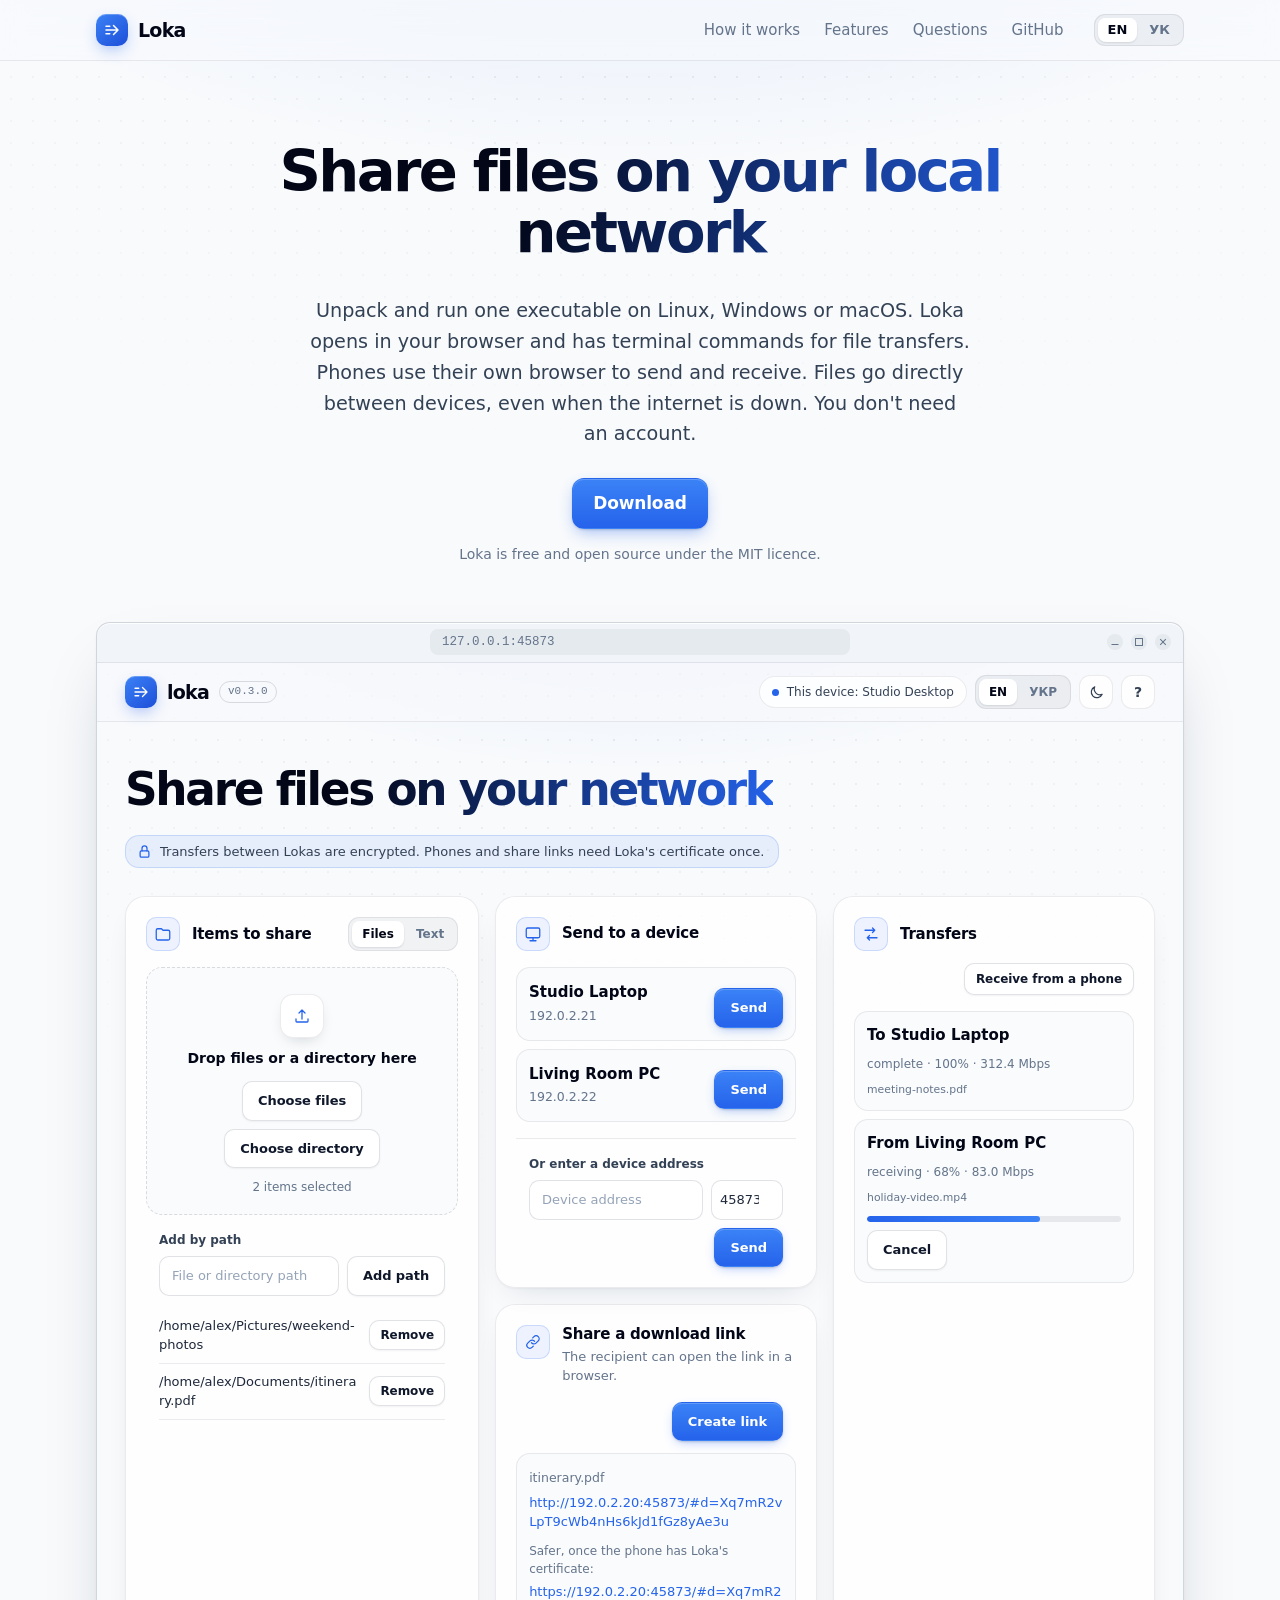
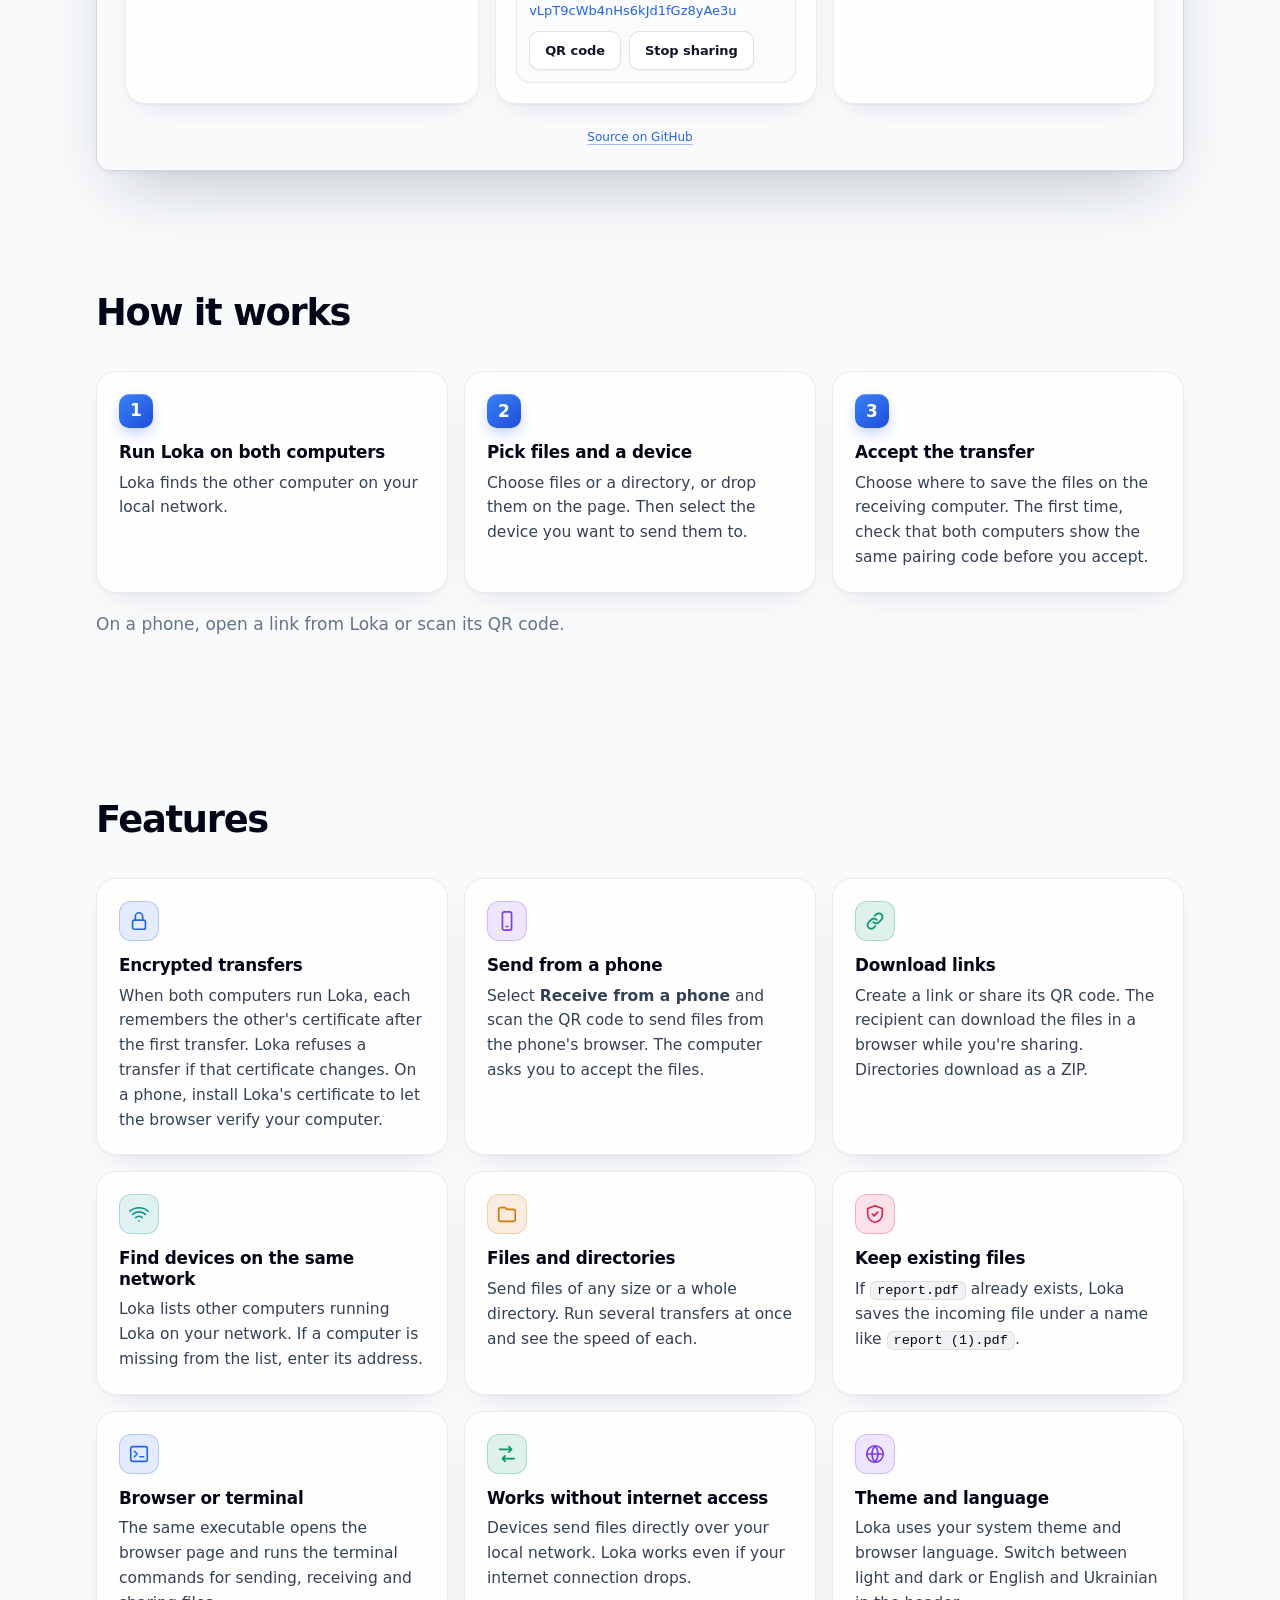
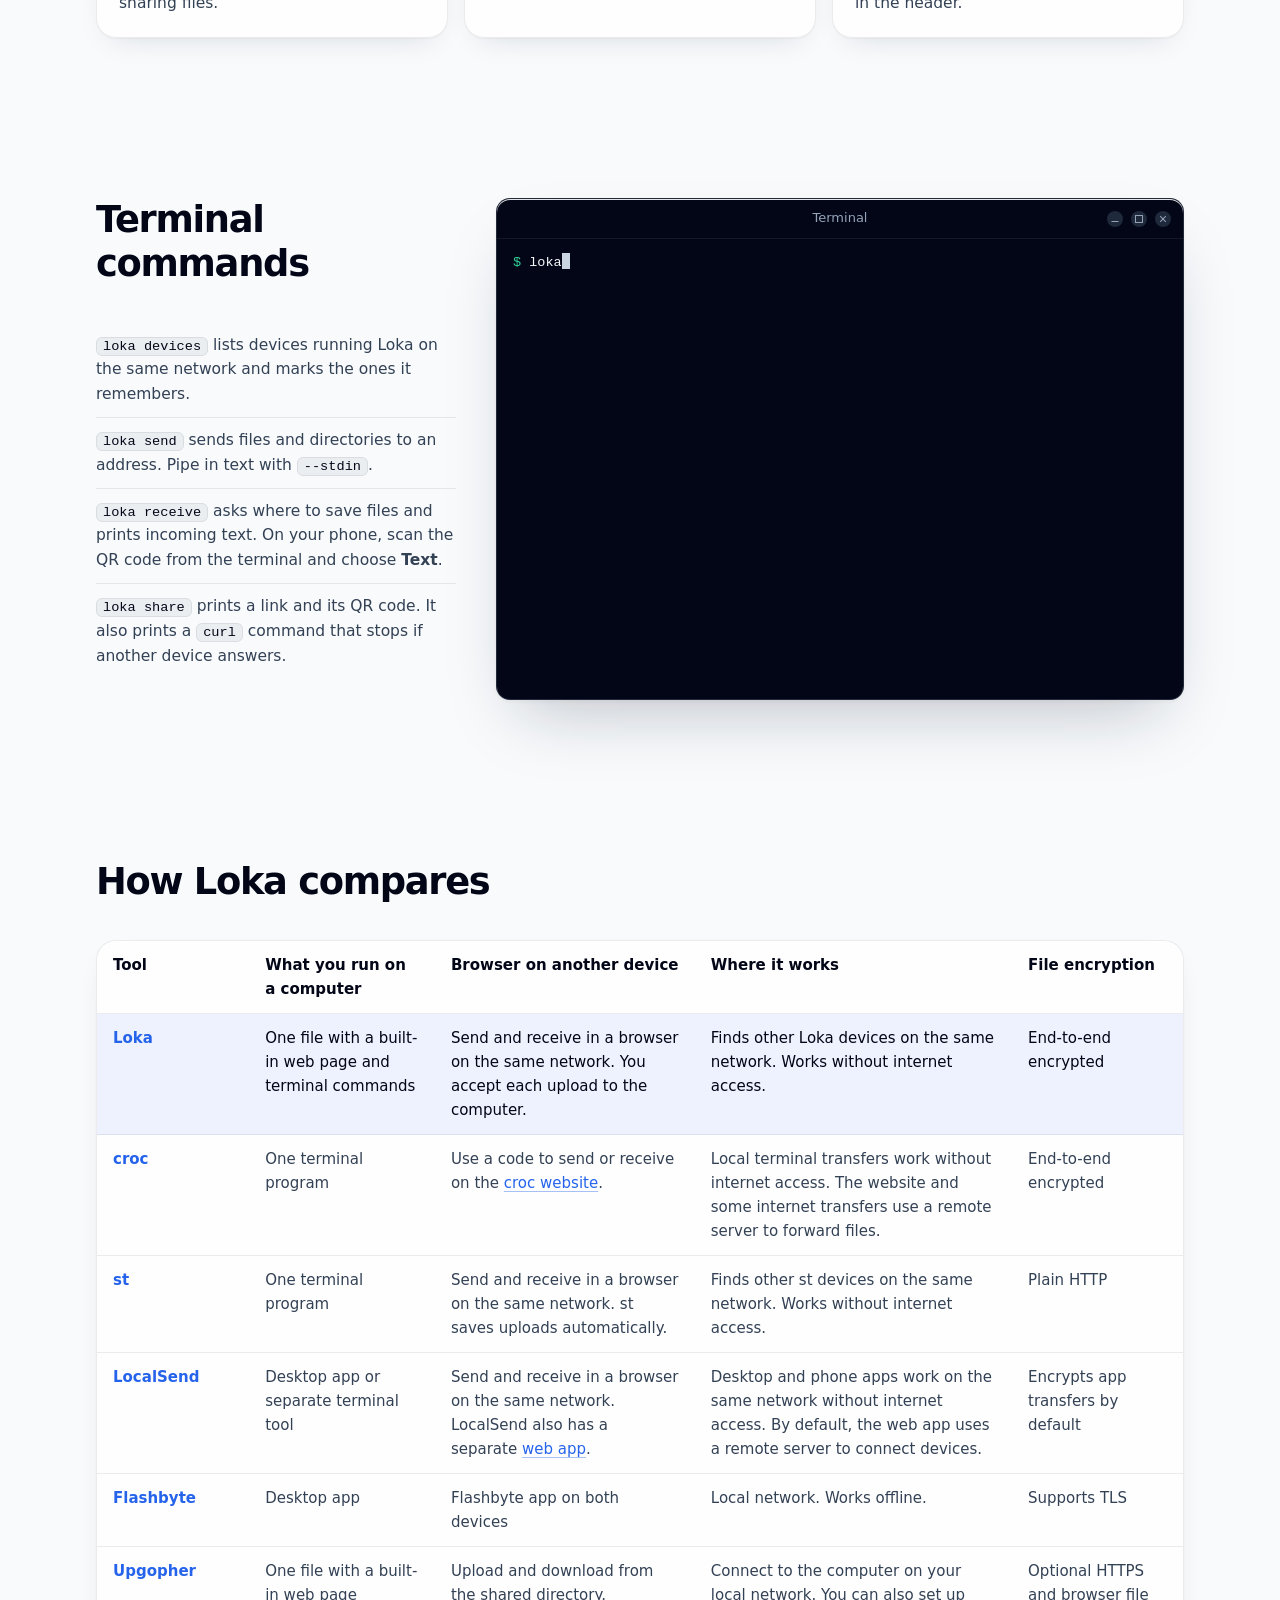
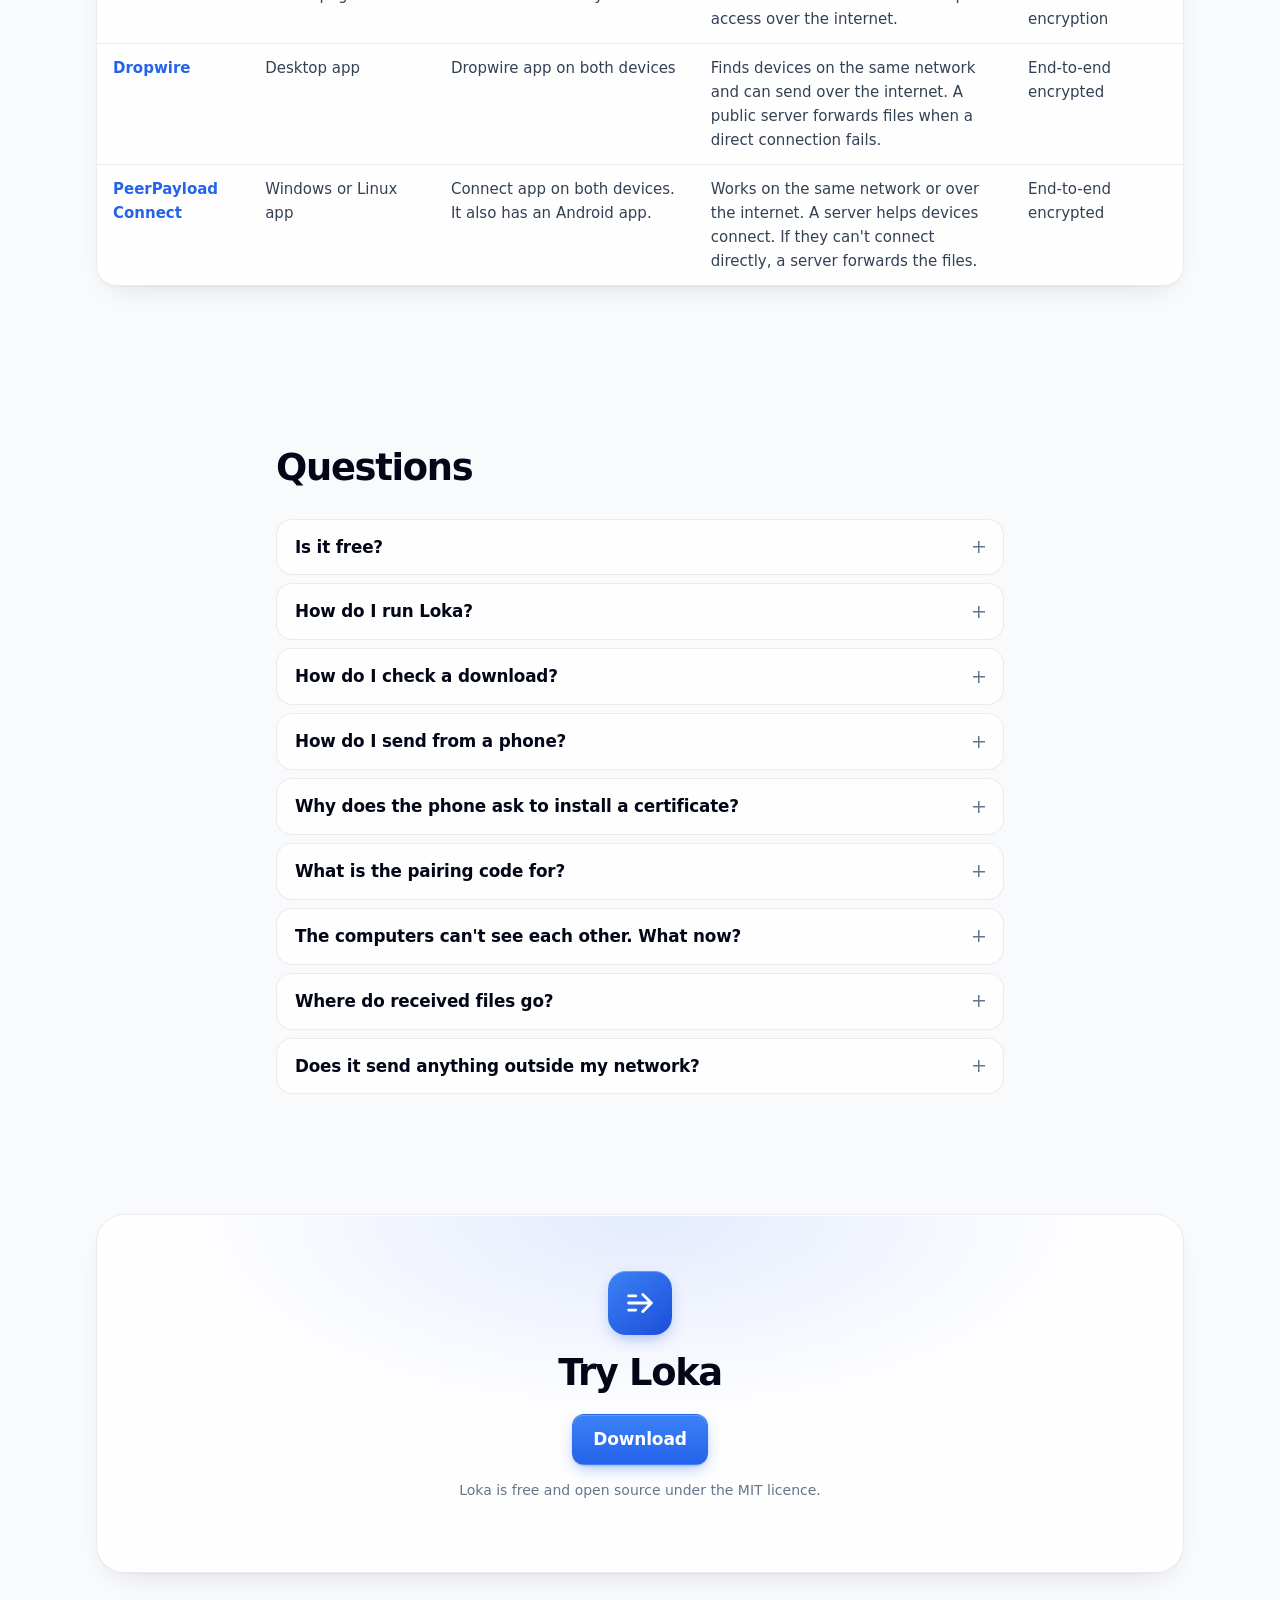
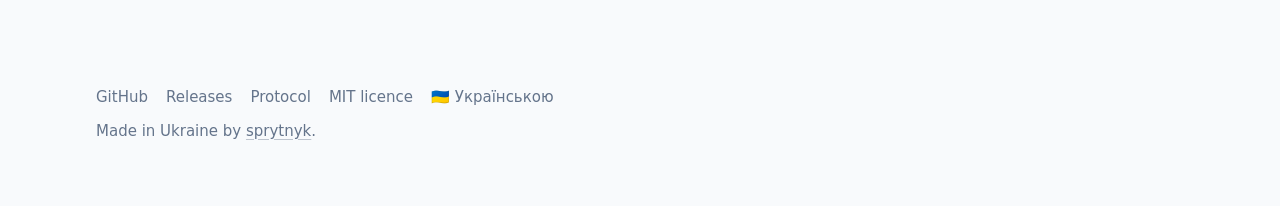
==== commit f064b662: "feat(cli): send and receive text in the terminal Read piped UTF-8 text with send --stdin and show in" ====
--- a/docs/index.html
+++ b/docs/index.html
@@ -378,8 +378,14 @@
             </div>
             <ul>
               <li><code>loka devices</code> lists devices running Loka on the same network and marks the ones it remembers.</li>
-              <li><code>loka send</code> sends files and directories to an address.</li>
-              <li><code>loka receive</code> asks where to put each transfer.</li>
+              <li>
+                <code>loka send</code> sends files and directories to an address.
+                Pipe in text with <code>--stdin</code>.
+              </li>
+              <li>
+                <code>loka receive</code> asks where to save files and prints incoming text.
+                On your phone, scan the QR code from the terminal and choose <strong>Text</strong>.
+              </li>
               <li>
                 <code>loka share</code> prints a link and its QR code. It also prints a
                 <code>curl</code> command that stops if another device answers.
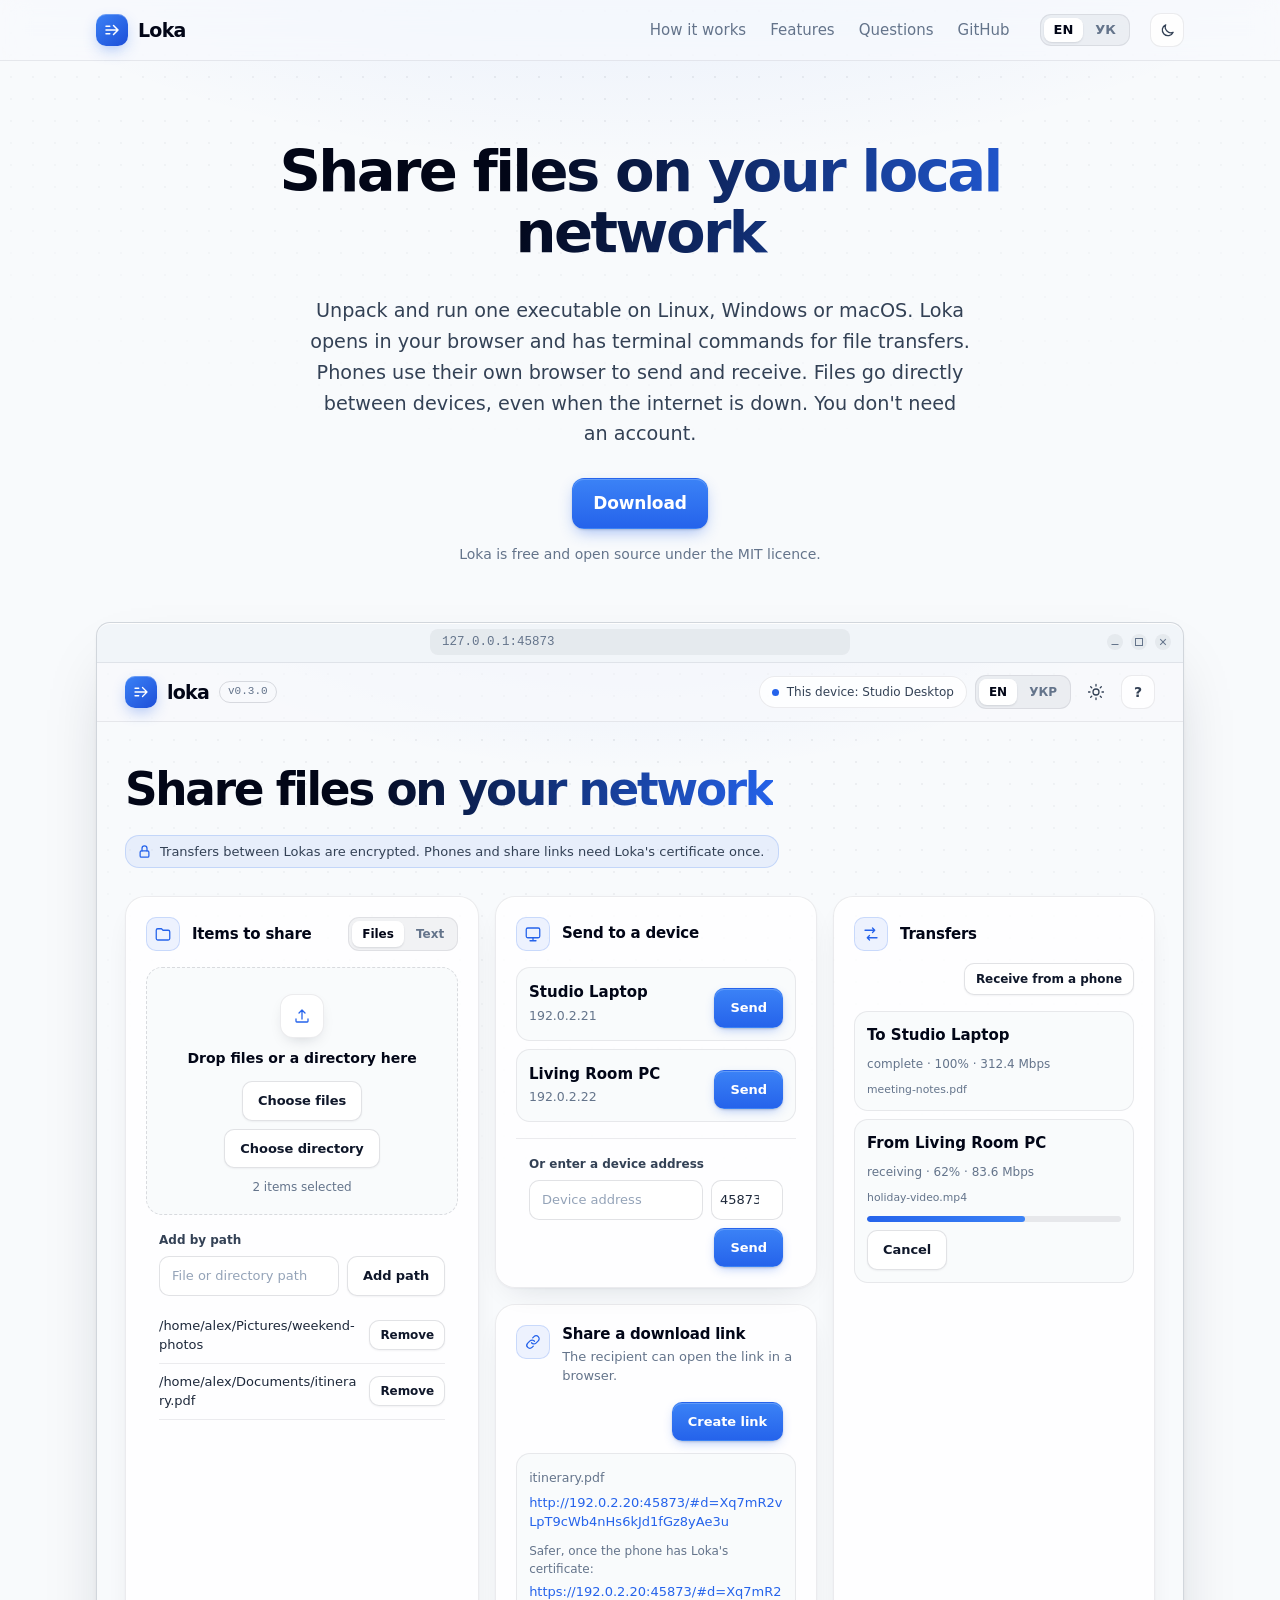
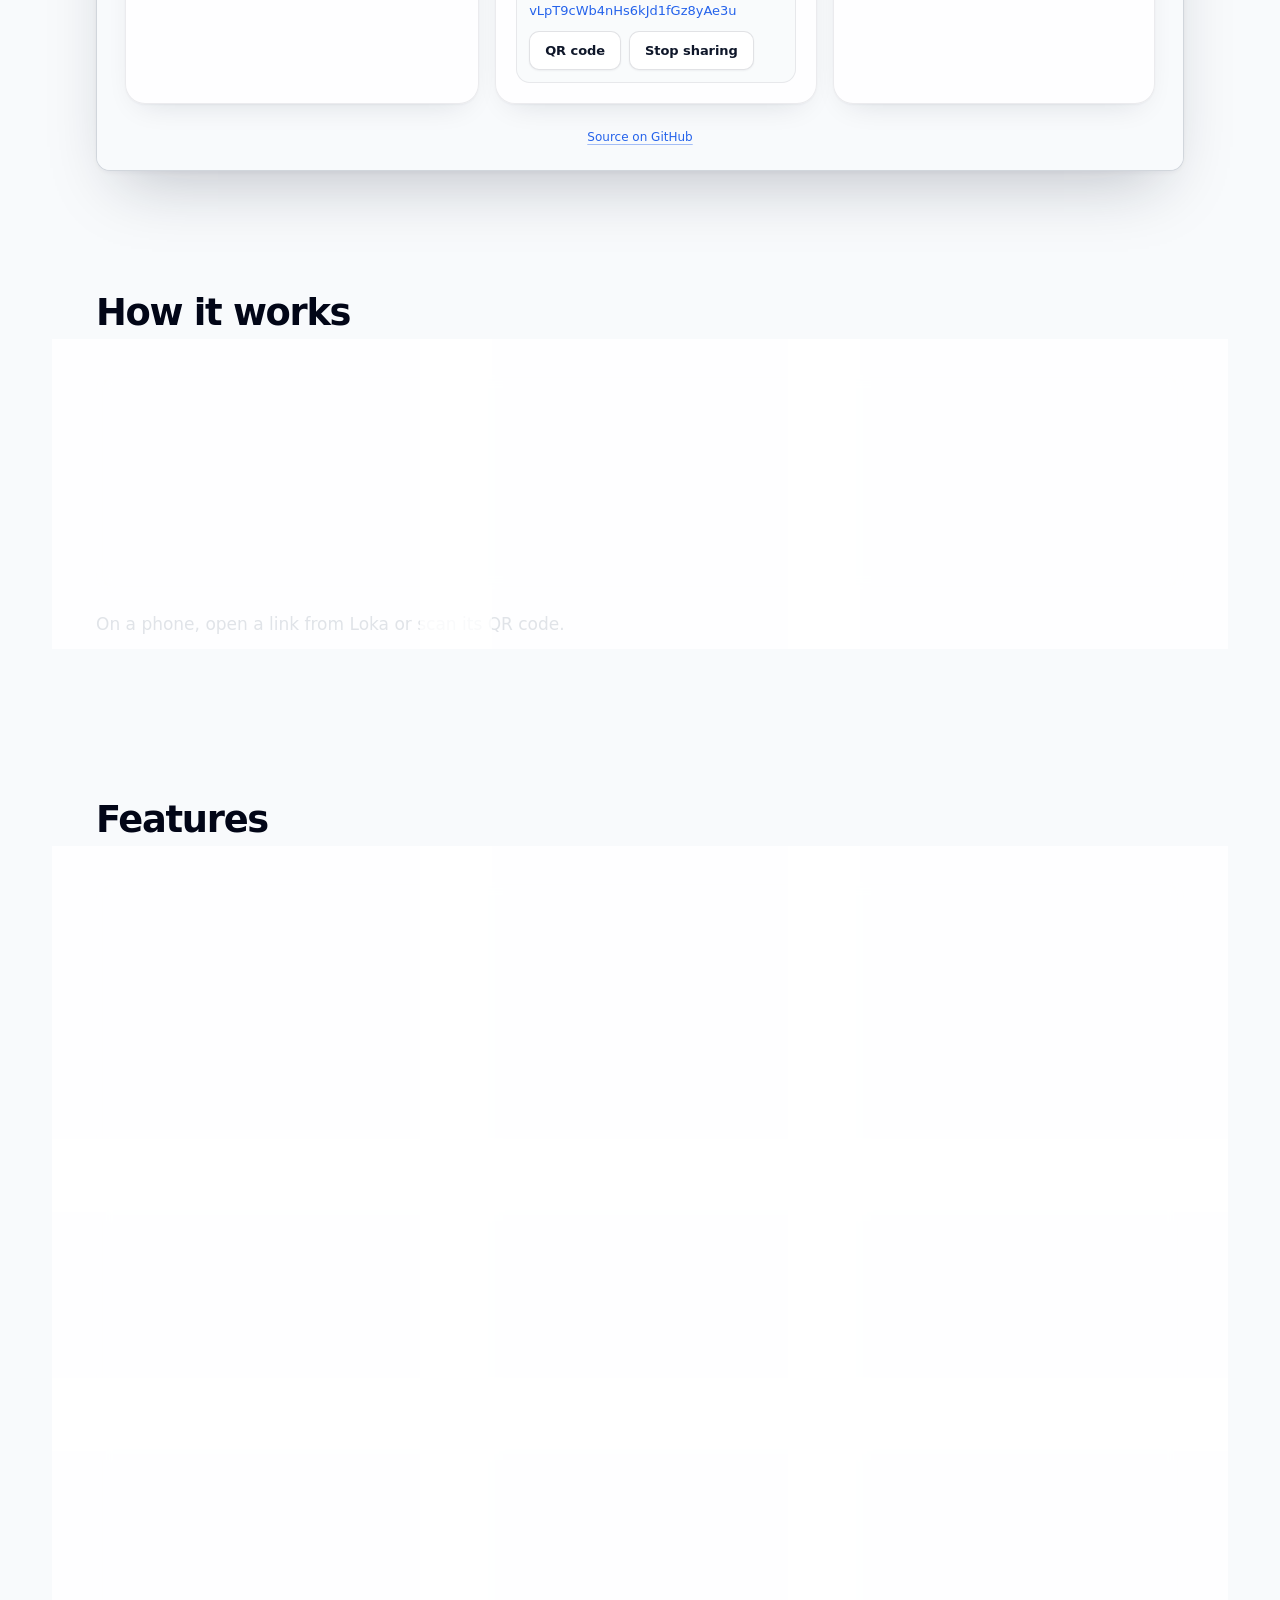
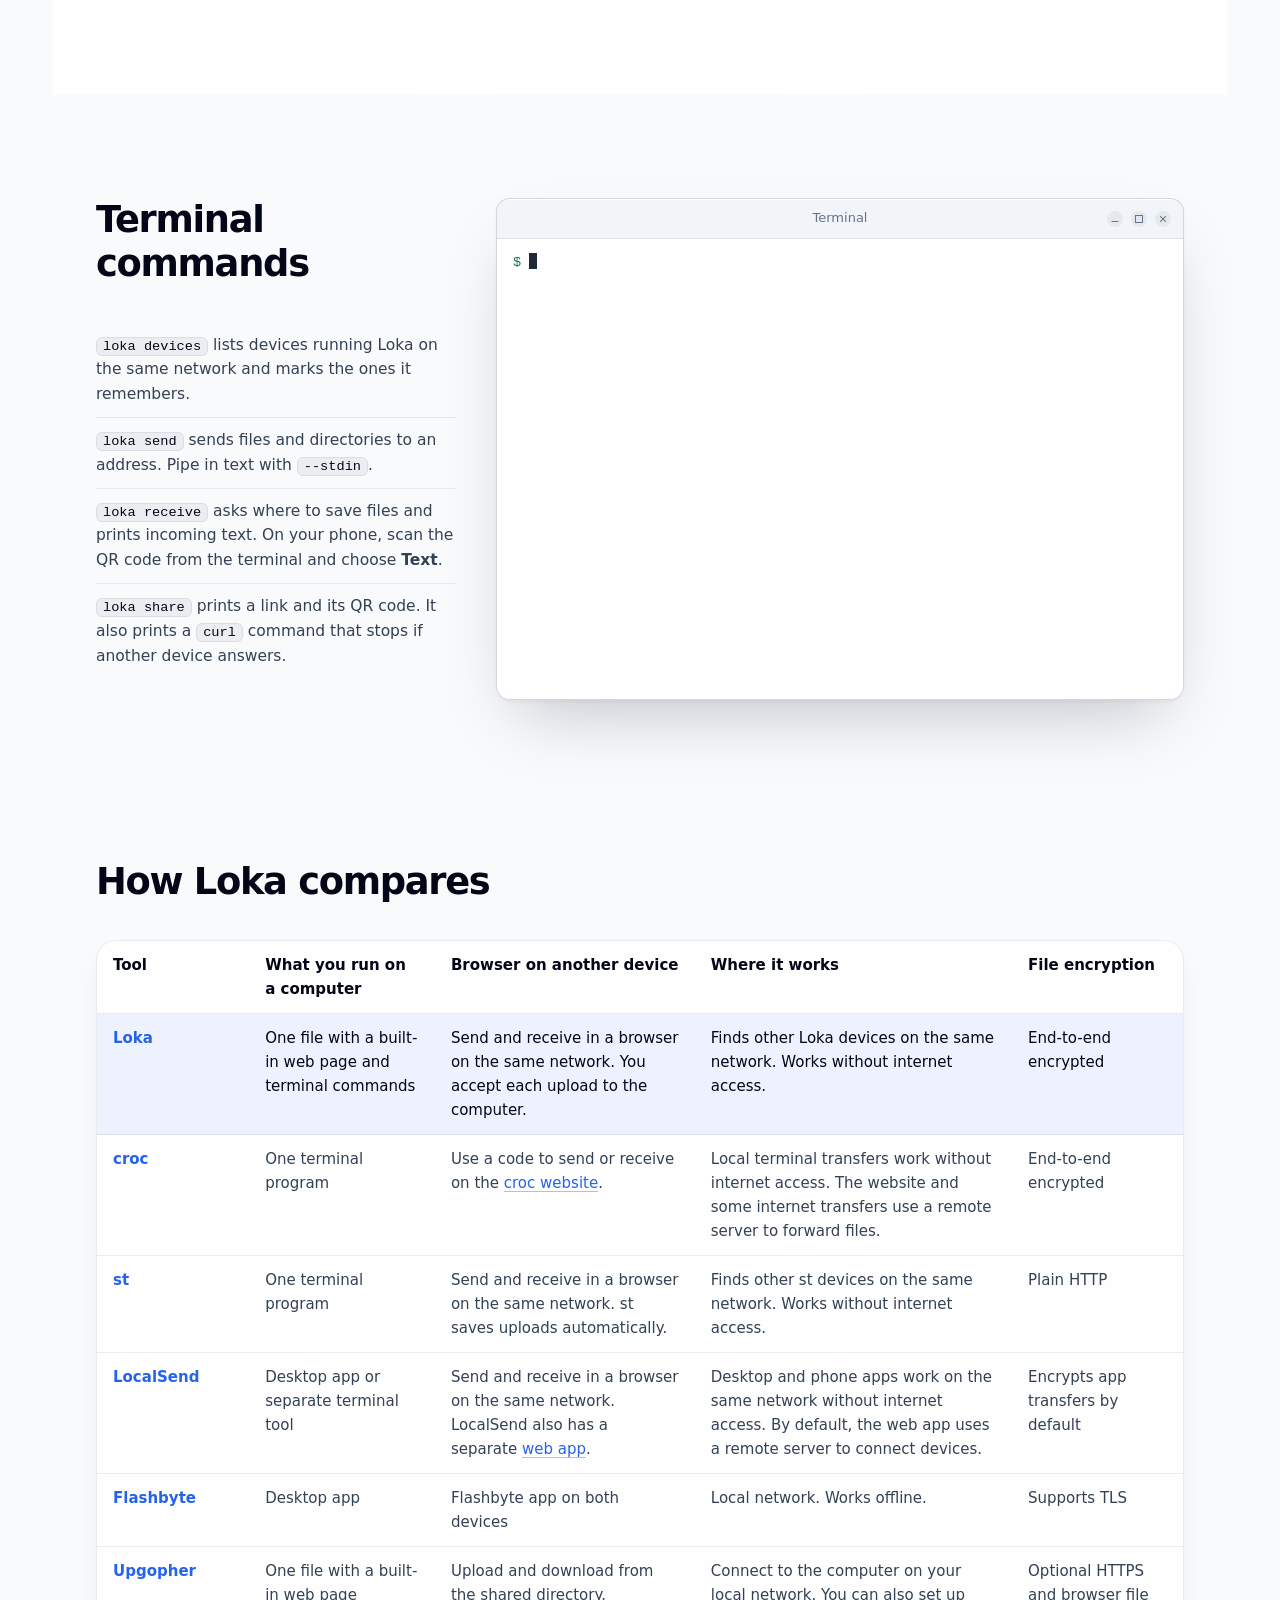
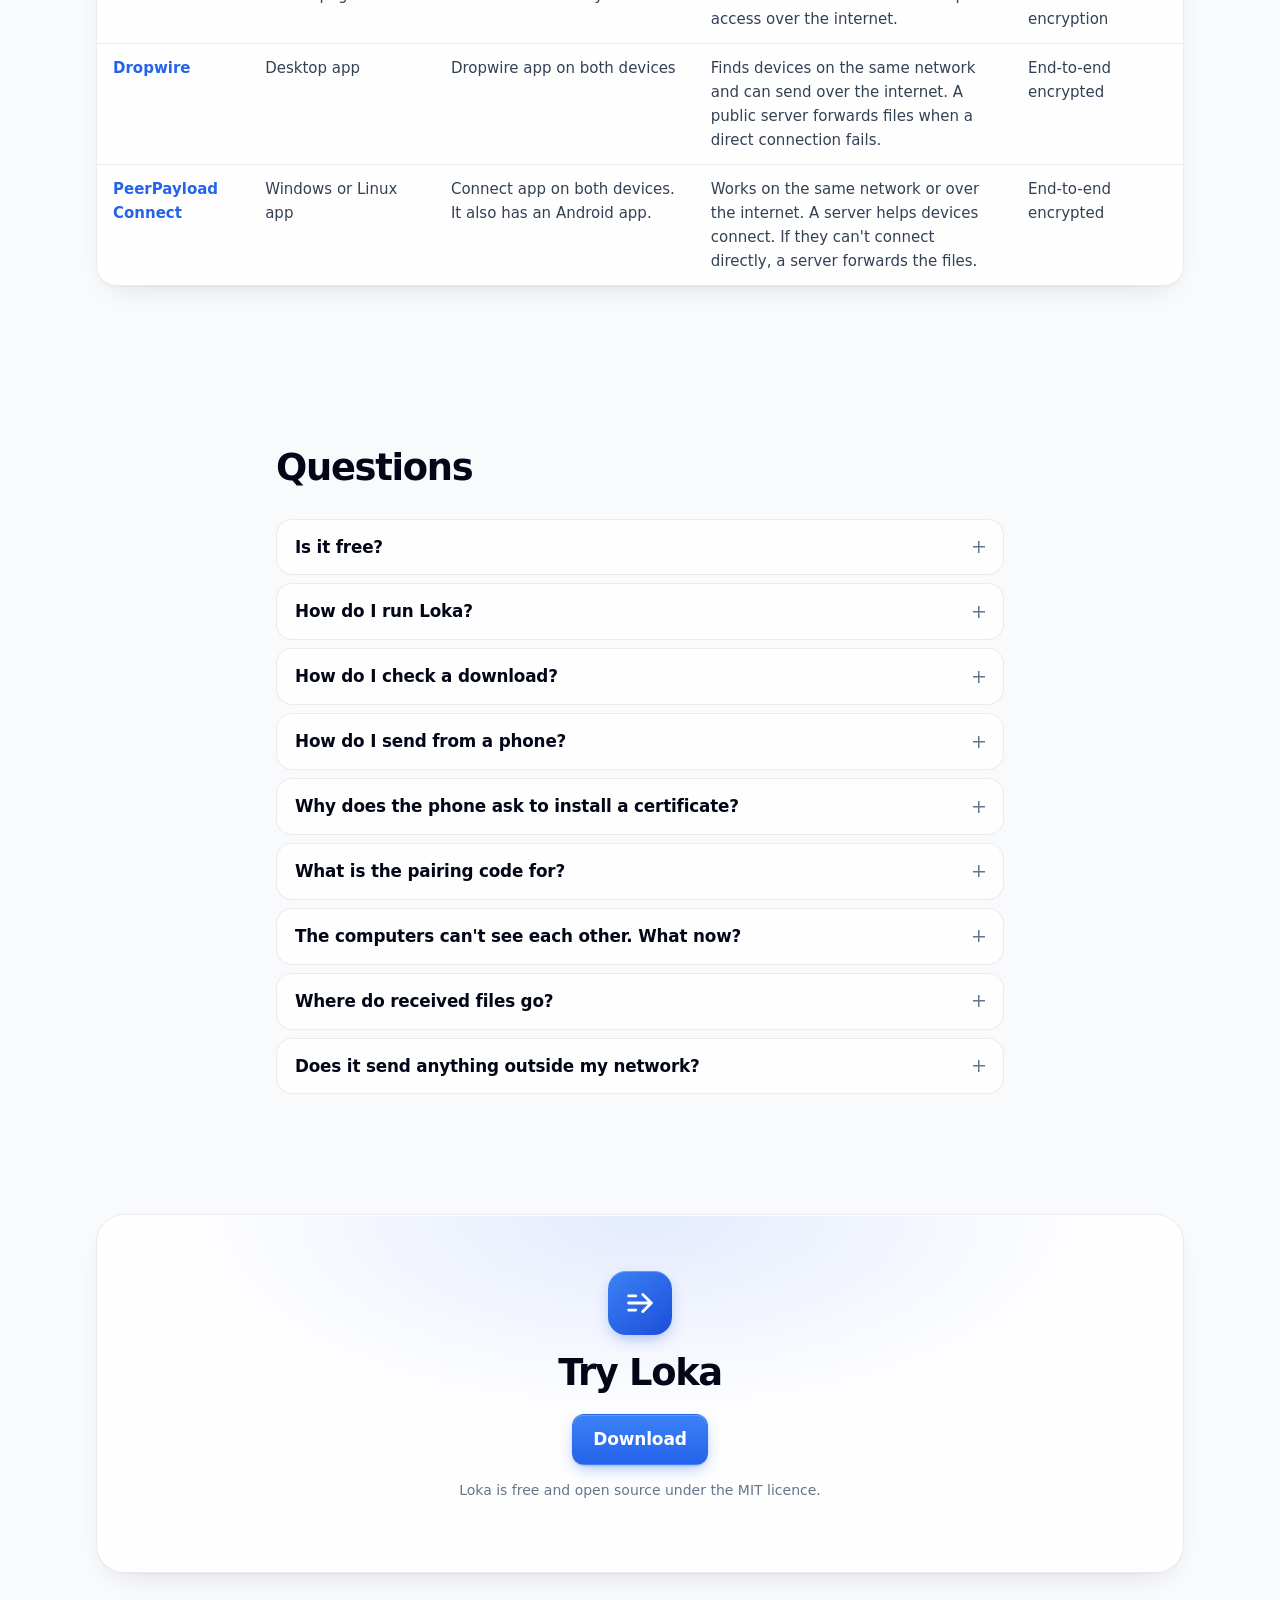
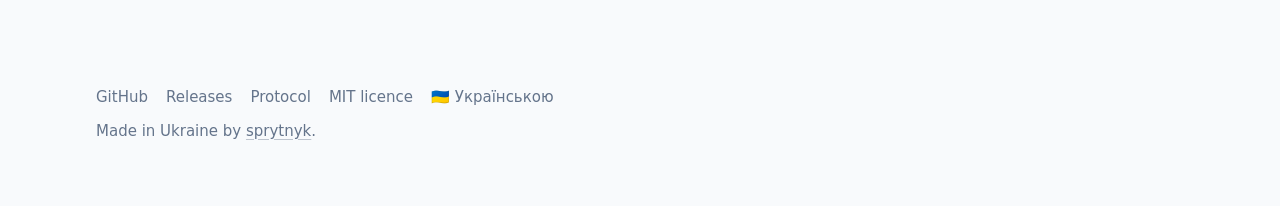
==== commit 7d301a3b: "feat(site): add a light and dark theme switch Remember the website theme across the English and Ukra" ====
--- a/docs/index.html
+++ b/docs/index.html
@@ -38,8 +38,14 @@
         "offers": { "@type": "Offer", "price": "0", "priceCurrency": "USD" }
       }
     </script>
-    <link rel="stylesheet" href="assets/site.css" />
     <script>
+      try {
+        const theme = localStorage.getItem("loka-site-theme");
+        if (theme === "light" || theme === "dark") document.documentElement.dataset.theme = theme;
+      } catch {
+        // Use the system theme when storage is unavailable.
+      }
+
       // a browser set to Ukrainian goes to the Ukrainian page, unless the visitor picked English
       try {
         const first = (navigator.languages || [navigator.language])[0] || "";
@@ -48,6 +54,7 @@
         // no storage: stay on English
       }
     </script>
+    <link rel="stylesheet" href="assets/site.css" />
   </head>
   <body>
     <header class="top">
@@ -67,6 +74,9 @@
           <span aria-current="page">EN</span>
           <a href="uk/" data-lang="uk" hreflang="uk" lang="uk" title="Українською">УК</a>
         </div>
+        <button type="button" class="theme-toggle" data-theme-toggle="site" hidden>
+          <svg class="icon sun" viewBox="0 0 24 24" aria-hidden="true"><circle cx="12" cy="12" r="4" /><path d="M12 2v2M12 20v2M4.9 4.9l1.4 1.4M17.7 17.7l1.4 1.4M2 12h2M20 12h2M4.9 19.1l1.4-1.4M17.7 6.3l1.4-1.4" /></svg><svg class="icon moon" viewBox="0 0 24 24" aria-hidden="true"><path d="M20 14.5A8 8 0 0 1 9.5 4a8 8 0 1 0 10.5 10.5z" /></svg>
+        </button>
       </div>
     </header>
 
@@ -104,9 +114,9 @@
                 <div class="m-segment m-langs" role="group" aria-label="Language">
                   <span aria-current="page">EN</span><a href="uk/#demo" data-lang="uk" hreflang="uk" lang="uk">УКР</a>
                 </div>
-                <button type="button" class="m-round" data-theme-toggle title="Switch between light and dark" aria-label="Switch between light and dark">
-                  <svg class="sun" viewBox="0 0 24 24" aria-hidden="true"><circle cx="12" cy="12" r="4" /><path d="M12 2v2M12 20v2M4.9 4.9l1.4 1.4M17.7 17.7l1.4 1.4M2 12h2M20 12h2M4.9 19.1l1.4-1.4M17.7 6.3l1.4-1.4" /></svg><svg class="moon" viewBox="0 0 24 24" aria-hidden="true"><path d="M20 14.5A8 8 0 0 1 9.5 4a8 8 0 1 0 10.5 10.5z" /></svg>
-                </button>
+                <span class="m-theme-icon" aria-hidden="true">
+                  <svg class="icon sun" viewBox="0 0 24 24" aria-hidden="true"><circle cx="12" cy="12" r="4" /><path d="M12 2v2M12 20v2M4.9 4.9l1.4 1.4M17.7 17.7l1.4 1.4M2 12h2M20 12h2M4.9 19.1l1.4-1.4M17.7 6.3l1.4-1.4" /></svg><svg class="icon moon" viewBox="0 0 24 24" aria-hidden="true"><path d="M20 14.5A8 8 0 0 1 9.5 4a8 8 0 1 0 10.5 10.5z" /></svg>
+                </span>
                 <button type="button" class="m-round" data-demo-help aria-label="How Loka keeps transfers private" aria-haspopup="dialog">?</button>
               </div>
             </div>
--- a/docs/assets/site.css
+++ b/docs/assets/site.css
@@ -12,74 +12,52 @@
   --page: 1120px;
   --ease: cubic-bezier(0.2, 0.7, 0.2, 1);
 
-  --bg: #f8fafc;
-  --text: #1e293b;
-  --strong: #020617;
-  --muted: #64748b;
-  --label: #334155;
-  --glow: #2563eb1f;
-  --dots: #0f172a14;
-  --line: #0f172a14;
-  --line-strong: #0f172a24;
-  --card: #ffffffcc;
-  --solid: #ffffff;
-  --highlight: inset 0 1px 0 #ffffffe6;
-  --shadow: 0 1px 2px #0f172a0a, 0 12px 32px -16px #0f172a29;
-  --window-shadow: 0 2px 4px #0f172a0a, 0 32px 64px -24px #0f172a40;
-  --header: #f8fafcb3;
-  --segment: #0f172a0d;
-  --segment-on: #ffffff;
-  --soft: #2563eb14;
-  --soft-line: #2563eb2e;
+  --bg: light-dark(#f8fafc, #020617);
+  --text: light-dark(#1e293b, #cbd5e1);
+  --strong: light-dark(#020617, #f8fafc);
+  --muted: light-dark(#64748b, #94a3b8);
+  --label: light-dark(#334155, #cbd5e1);
+  --glow: light-dark(#2563eb1f, #3b82f62e);
+  --dots: light-dark(#0f172a14, #94a3b81a);
+  --line: light-dark(#0f172a14, #94a3b81f);
+  --line-strong: light-dark(#0f172a24, #94a3b838);
+  --card: light-dark(#ffffffcc, #0f172a99);
+  --solid: light-dark(#fff, #0f172a);
+  --highlight: inset 0 1px 0 light-dark(#ffffffe6, #ffffff0a);
+  --header: light-dark(#f8fafcb3, #020617a6);
+  --segment: light-dark(#0f172a0d, #1e293b99);
+  --segment-on: light-dark(#fff, #334155);
+  --secondary-hover: light-dark(#f1f5f9, #334155b3);
+  --soft: light-dark(#2563eb14, #3b82f61f);
+  --soft-line: light-dark(#2563eb2e, #60a5fa40);
   --accent: #2563eb;
   --accent-top: #3b82f6;
-  --accent-glow: #2563eb73;
-  --link: #2563eb;
-  --title: linear-gradient(100deg, #020617 35%, #2563eb);
-  --chrome: #f1f5f9;
-  --yes: #047857;
-
-  --icon-blue: #2563eb;
-  --icon-violet: #7c3aed;
-  --icon-green: #059669;
-  --icon-amber: #d97706;
-  --icon-teal: #0d9488;
-  --icon-rose: #e11d48;
-}
-@media (prefers-color-scheme: dark) {
-  :root {
-    --bg: #020617;
-    --text: #cbd5e1;
-    --strong: #f8fafc;
-    --muted: #94a3b8;
-    --label: #cbd5e1;
-    --glow: #3b82f62e;
-    --dots: #94a3b81a;
-    --line: #94a3b81f;
-    --line-strong: #94a3b838;
-    --card: #0f172a99;
-    --solid: #0f172a;
-    --highlight: inset 0 1px 0 #ffffff0a;
-    --shadow: 0 12px 40px -16px #000c;
-    --window-shadow: 0 40px 80px -24px #000, 0 0 0 1px #94a3b80f;
-    --header: #020617a6;
-    --segment: #1e293b99;
-    --segment-on: #334155;
-    --soft: #3b82f61f;
-    --soft-line: #60a5fa40;
-    --accent-glow: #3b82f666;
-    --link: #93c5fd;
-    --title: linear-gradient(100deg, #f8fafc 35%, #93c5fd);
-    --chrome: #0f172a;
-    --yes: #7dd3ae;
-
-    --icon-blue: #60a5fa;
-    --icon-violet: #a78bfa;
-    --icon-green: #34d399;
-    --icon-amber: #fbbf24;
-    --icon-teal: #2dd4bf;
-    --icon-rose: #fb7185;
-  }
+  --accent-glow: light-dark(#2563eb73, #3b82f666);
+  --link: light-dark(#2563eb, #93c5fd);
+  --title: linear-gradient(100deg, var(--strong) 35%, var(--link));
+  --chrome: light-dark(#f1f5f9, #0f172a);
+  --icon-blue: light-dark(#2563eb, #60a5fa);
+  --icon-violet: light-dark(#7c3aed, #a78bfa);
+  --icon-green: light-dark(#059669, #34d399);
+  --icon-amber: light-dark(#d97706, #fbbf24);
+  --icon-teal: light-dark(#0d9488, #2dd4bf);
+  --icon-rose: light-dark(#e11d48, #fb7185);
+
+  --shadow:
+    0 1px 2px light-dark(#0f172a0a, transparent),
+    0 12px 32px -16px light-dark(#0f172a29, transparent),
+    0 12px 40px -16px light-dark(transparent, #000c);
+  --window-shadow:
+    0 2px 4px light-dark(#0f172a0a, transparent),
+    0 32px 64px -24px light-dark(#0f172a40, transparent),
+    0 40px 80px -24px light-dark(transparent, #000),
+    0 0 0 1px light-dark(transparent, #94a3b80f);
+}
+:root[data-theme="light"] {
+  color-scheme: light;
+}
+:root[data-theme="dark"] {
+  color-scheme: dark;
 }
 
 * {
@@ -293,6 +271,33 @@
   color: var(--strong);
   box-shadow: 0 1px 2px #0f172a1f, var(--highlight);
 }
+button:is(.theme-toggle, .m-round):not([hidden]) {
+  display: grid;
+  place-items: center;
+  flex: none;
+  width: 34px;
+  height: 34px;
+  padding: 0;
+  border: 1px solid var(--line);
+  border-radius: 11px;
+  background: var(--card);
+  box-shadow: var(--highlight);
+  color: var(--label);
+  font: 650 14px/1 var(--sans);
+  cursor: pointer;
+}
+button:is(.theme-toggle, .m-round):hover {
+  background: var(--secondary-hover);
+  color: var(--strong);
+}
+.theme-toggle svg.icon {
+  width: 17px;
+  height: 17px;
+}
+.theme-toggle[data-next-theme="dark"] .sun,
+.theme-toggle[data-next-theme="light"] .moon {
+  display: none;
+}
 @media (max-width: 720px) {
   .top .wrap {
     gap: 10px;
@@ -301,7 +306,7 @@
     display: none;
   }
 }
-/* the smallest phones: brand, GitHub and EN | УК still fit on one row */
+/* Tighten the header spacing on the smallest phones. */
 @media (max-width: 400px) {
   .top .wrap {
     gap: 6px;
@@ -636,55 +641,39 @@
     gap: 24px;
   }
 }
-/* always dark, as most terminals are */
-.terminal {
-  --chrome: #0f172a;
-  background: #020617;
-  border-color: #94a3b838;
-}
-.terminal .chrome {
-  border-color: #94a3b81f;
-  color: #94a3b8;
-  padding: 0 96px;
-}
-.terminal .chrome .dots i {
-  background: #1e293b;
-}
-.terminal .chrome .dots i::before,
-.terminal .chrome .dots i::after {
-  border-color: #94a3b8 !important;
-}
 .screen {
   height: 460px;
   margin: 0;
   padding: 14px 16px;
   overflow: auto;
-  scrollbar-color: #334155 transparent;
-  color: #cbd5e1;
+  scrollbar-color: light-dark(#64748b, #334155) transparent;
+  background: light-dark(#fff, #020617);
+  color: var(--text);
   font: 13.5px/1.55 var(--mono);
   white-space: pre-wrap;
   overflow-wrap: anywhere;
 }
 .screen .prompt {
-  color: #34d399;
+  color: light-dark(#047857, #34d399);
   user-select: none;
 }
 .screen .cmd {
-  color: #f8fafc;
+  color: var(--strong);
 }
 .screen .out {
-  color: #94a3b8;
+  color: var(--muted);
 }
 .screen .url {
-  color: #93c5fd;
+  color: var(--link);
 }
 .screen .ok {
-  color: #7dd3ae;
-}
-/* the terminal draws a QR code from half blocks, so its rows must touch */
+  color: light-dark(#047857, #7dd3ae);
+}
 .screen .qr {
   display: block;
-  color: #f8fafc;
+  width: max-content;
+  background: #fff;
+  color: #020617;
   font-size: 9px;
   line-height: 1;
   /* closes the hairline gaps some fonts leave between full blocks */
@@ -697,7 +686,7 @@
   width: 0.6em;
   height: 1.15em;
   vertical-align: -0.2em;
-  background: #cbd5e1;
+  background: currentColor;
   animation: blink 1s steps(1) infinite;
 }
 @keyframes blink {
@@ -878,116 +867,16 @@
   text-decoration-color: color-mix(in srgb, currentColor 40%, transparent);
 }
 
-/* Loka's page in the browser window: a live copy, with the same colours and shapes as
-   internal/server/index.html. It has its own light and dark colours, so the sun button
-   can switch them without changing the rest of the website. */
+/* The demo shares the page palette. */
 .app {
-  --bg: #f8fafc;
-  --glow: #2563eb1f;
-  --dots: #0f172a14;
-  --ink: #1e293b;
-  --strong: #020617;
-  --muted: #64748b;
-  --label: #334155;
-  --line: #0f172a14;
-  --line-strong: #0f172a24;
-  --card: #ffffffcc;
-  --solid: #fff;
-  --highlight: inset 0 1px 0 #ffffffe6;
-  --shadow: 0 1px 2px #0f172a0a, 0 12px 32px -16px #0f172a29;
-  --field: #fff;
-  --field-line: #0f172a1f;
-  --placeholder: #94a3b8;
-  --accent: #2563eb;
-  --accent-top: #3b82f6;
-  --accent-glow: #2563eb73;
-  --ring: #2563eb40;
-  --secondary: #fff;
-  --secondary-hover: #f1f5f9;
-  --secondary-ink: #0f172a;
-  --segment: #0f172a0d;
-  --segment-on: #fff;
-  --soft: #2563eb14;
-  --soft-line: #2563eb2e;
-  --icon: #2563eb;
-  --item: #f8fafccc;
-  --notice: #b45309;
-  --link: #2563eb;
-  --dot: #2563eb;
-  --header: #f8fafcb3;
-  --title: linear-gradient(100deg, #020617 35%, #2563eb);
-}
-.app[data-theme="dark"] {
-  --bg: #020617;
-  --glow: #3b82f62e;
-  --dots: #94a3b81a;
-  --ink: #cbd5e1;
-  --strong: #f8fafc;
-  --muted: #94a3b8;
-  --label: #cbd5e1;
-  --line: #94a3b81f;
-  --line-strong: #94a3b838;
-  --card: #0f172a99;
-  --solid: #0f172a;
-  --highlight: inset 0 1px 0 #ffffff0a;
-  --shadow: 0 12px 40px -16px #000c;
-  --field: #02061799;
-  --field-line: #94a3b82e;
-  --placeholder: #64748b;
-  --accent-glow: #3b82f666;
-  --ring: #60a5fa59;
-  --secondary: #1e293b99;
-  --secondary-hover: #334155b3;
-  --secondary-ink: #f1f5f9;
-  --segment: #1e293b99;
-  --segment-on: #334155;
-  --soft: #3b82f61f;
-  --soft-line: #60a5fa40;
-  --icon: #93c5fd;
-  --item: #1e293b66;
-  --notice: #fbbf24;
-  --link: #93c5fd;
-  --dot: #60a5fa;
-  --header: #020617a6;
-  --title: linear-gradient(100deg, #f8fafc 35%, #93c5fd);
-}
-@media (prefers-color-scheme: dark) {
-  .app:not([data-theme="light"]) {
-    --bg: #020617;
-    --glow: #3b82f62e;
-    --dots: #94a3b81a;
-    --ink: #cbd5e1;
-    --strong: #f8fafc;
-    --muted: #94a3b8;
-    --label: #cbd5e1;
-    --line: #94a3b81f;
-    --line-strong: #94a3b838;
-    --card: #0f172a99;
-    --solid: #0f172a;
-    --highlight: inset 0 1px 0 #ffffff0a;
-    --shadow: 0 12px 40px -16px #000c;
-    --field: #02061799;
-    --field-line: #94a3b82e;
-    --placeholder: #64748b;
-    --accent-glow: #3b82f666;
-    --ring: #60a5fa59;
-    --secondary: #1e293b99;
-    --secondary-hover: #334155b3;
-    --secondary-ink: #f1f5f9;
-    --segment: #1e293b99;
-    --segment-on: #334155;
-    --soft: #3b82f61f;
-    --soft-line: #60a5fa40;
-    --icon: #93c5fd;
-    --item: #1e293b66;
-    --notice: #fbbf24;
-    --link: #93c5fd;
-    --dot: #60a5fa;
-    --header: #020617a6;
-    --title: linear-gradient(100deg, #f8fafc 35%, #93c5fd);
-  }
-}
-.app {
+  --field: light-dark(#fff, #02061799);
+  --field-line: light-dark(#0f172a1f, #94a3b82e);
+  --placeholder: light-dark(#94a3b8, #64748b);
+  --ring: light-dark(#2563eb40, #60a5fa59);
+  --secondary: light-dark(#fff, #1e293b99);
+  --secondary-ink: light-dark(#0f172a, #f1f5f9);
+  --item: light-dark(#f8fafccc, #1e293b66);
+  --notice: light-dark(#b45309, #fbbf24);
   --demo-gutter: 28px;
   container-type: inline-size;
   position: relative;
@@ -996,7 +885,7 @@
   background:
     radial-gradient(50rem 24rem at 50% -10rem, var(--glow), transparent 70%) no-repeat,
     var(--bg);
-  color: var(--ink);
+  color: var(--text);
   font: 15px/1.5 var(--sans);
   text-align: left;
 }
@@ -1045,6 +934,29 @@
 }
 .m-controls {
   gap: 8px;
+}
+.m-theme-icon {
+  display: grid;
+  place-items: center;
+  flex: none;
+  width: 34px;
+  height: 34px;
+  color: var(--label);
+}
+.m-theme-icon .moon,
+:root[data-theme="dark"] .m-theme-icon .sun {
+  display: none;
+}
+:root[data-theme="dark"] .m-theme-icon .moon {
+  display: block;
+}
+@media (prefers-color-scheme: dark) {
+  :root:not([data-theme]) .m-theme-icon .sun {
+    display: none;
+  }
+  :root:not([data-theme]) .m-theme-icon .moon {
+    display: block;
+  }
 }
 .m-name {
   color: var(--strong);
@@ -1079,7 +991,7 @@
   width: 7px;
   height: 7px;
   border-radius: 50%;
-  background: var(--dot);
+  background: var(--icon-blue);
   animation: m-pulse 2.4s ease-out infinite;
 }
 @keyframes m-pulse {
@@ -1122,47 +1034,6 @@
   background: var(--segment-on);
   color: var(--strong);
   box-shadow: 0 1px 2px #0f172a1f, var(--highlight);
-}
-.m-round {
-  display: grid;
-  place-items: center;
-  flex: none;
-  width: 34px;
-  height: 34px;
-  padding: 0;
-  border: 1px solid var(--line);
-  border-radius: 11px;
-  background: var(--card);
-  box-shadow: var(--highlight);
-  color: var(--label);
-  font: 650 14px/1 var(--sans);
-}
-button.m-round {
-  cursor: pointer;
-}
-button.m-round:hover {
-  background: var(--secondary-hover);
-  color: var(--strong);
-}
-.m-round svg {
-  width: 17px;
-  height: 17px;
-}
-/* the sun switches to light, the moon to dark */
-.app .sun,
-.app[data-theme="dark"] .moon {
-  display: none;
-}
-.app[data-theme="dark"] .sun {
-  display: block;
-}
-@media (prefers-color-scheme: dark) {
-  .app:not([data-theme="light"]) .sun {
-    display: block;
-  }
-  .app:not([data-theme="light"]) .moon {
-    display: none;
-  }
 }
 .m-intro {
   padding: 44px 0 28px;
@@ -1199,7 +1070,7 @@
   width: 15px;
   height: 15px;
   margin-top: 2px;
-  color: var(--icon);
+  color: var(--link);
   stroke-width: 2;
 }
 .m-layout {
@@ -1269,7 +1140,7 @@
   height: 34px;
   border-radius: 10px;
   background: var(--soft);
-  color: var(--icon);
+  color: var(--link);
   box-shadow: inset 0 0 0 1px var(--soft-line);
 }
 .m-h {
@@ -1355,7 +1226,7 @@
   border-radius: 13px;
   background: var(--solid);
   box-shadow: 0 6px 16px -8px #0f172a40, var(--highlight);
-  color: var(--icon);
+  color: var(--link);
 }
 .m-drop-title {
   margin: 0;
@@ -1394,7 +1265,7 @@
   border: 1px solid var(--field-line);
   border-radius: 10px;
   background: var(--field);
-  color: var(--ink);
+  color: var(--text);
   font: 13px/1.5 var(--sans);
   transition:
     border-color 0.15s,
@@ -1573,7 +1444,7 @@
   border-radius: 22px;
   background: var(--solid);
   box-shadow: var(--highlight), 0 22px 60px #0004;
-  color: var(--ink);
+  color: var(--text);
 }
 .m-dialog::backdrop {
   background: #02061780;
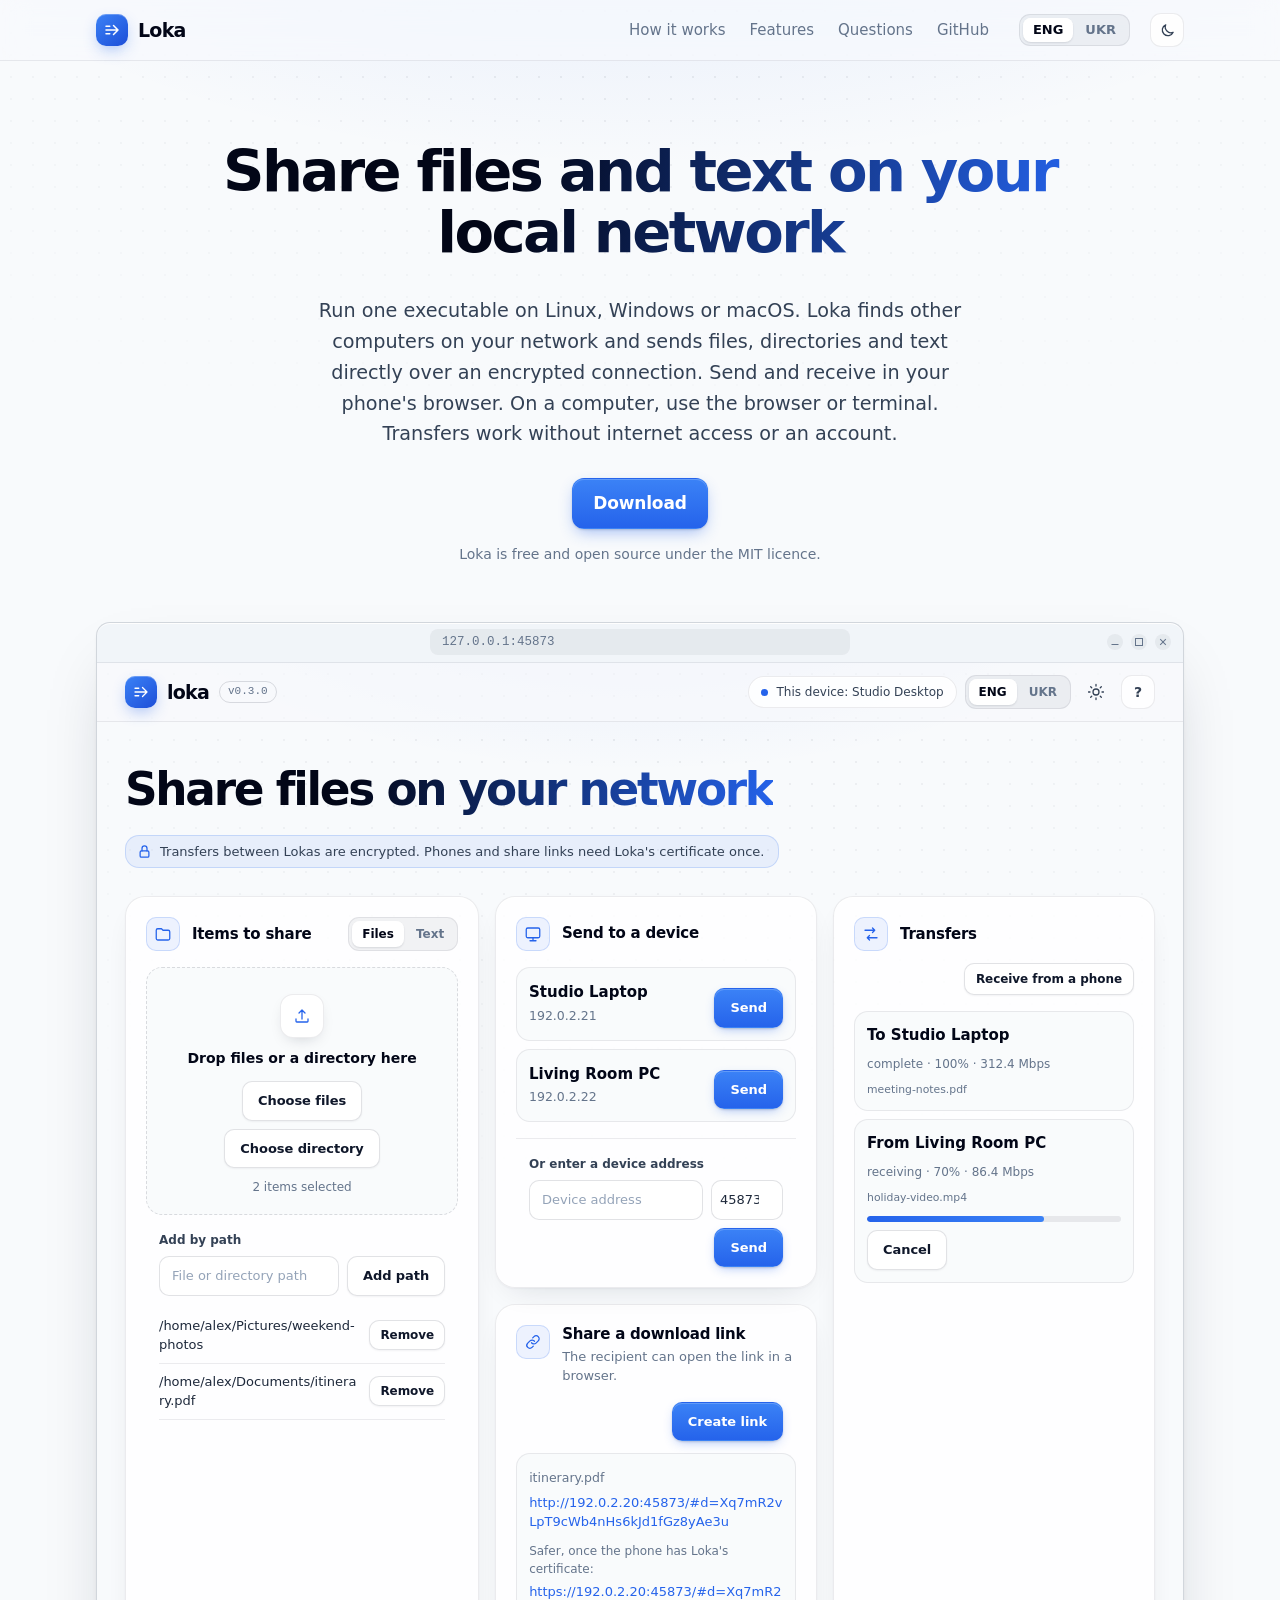
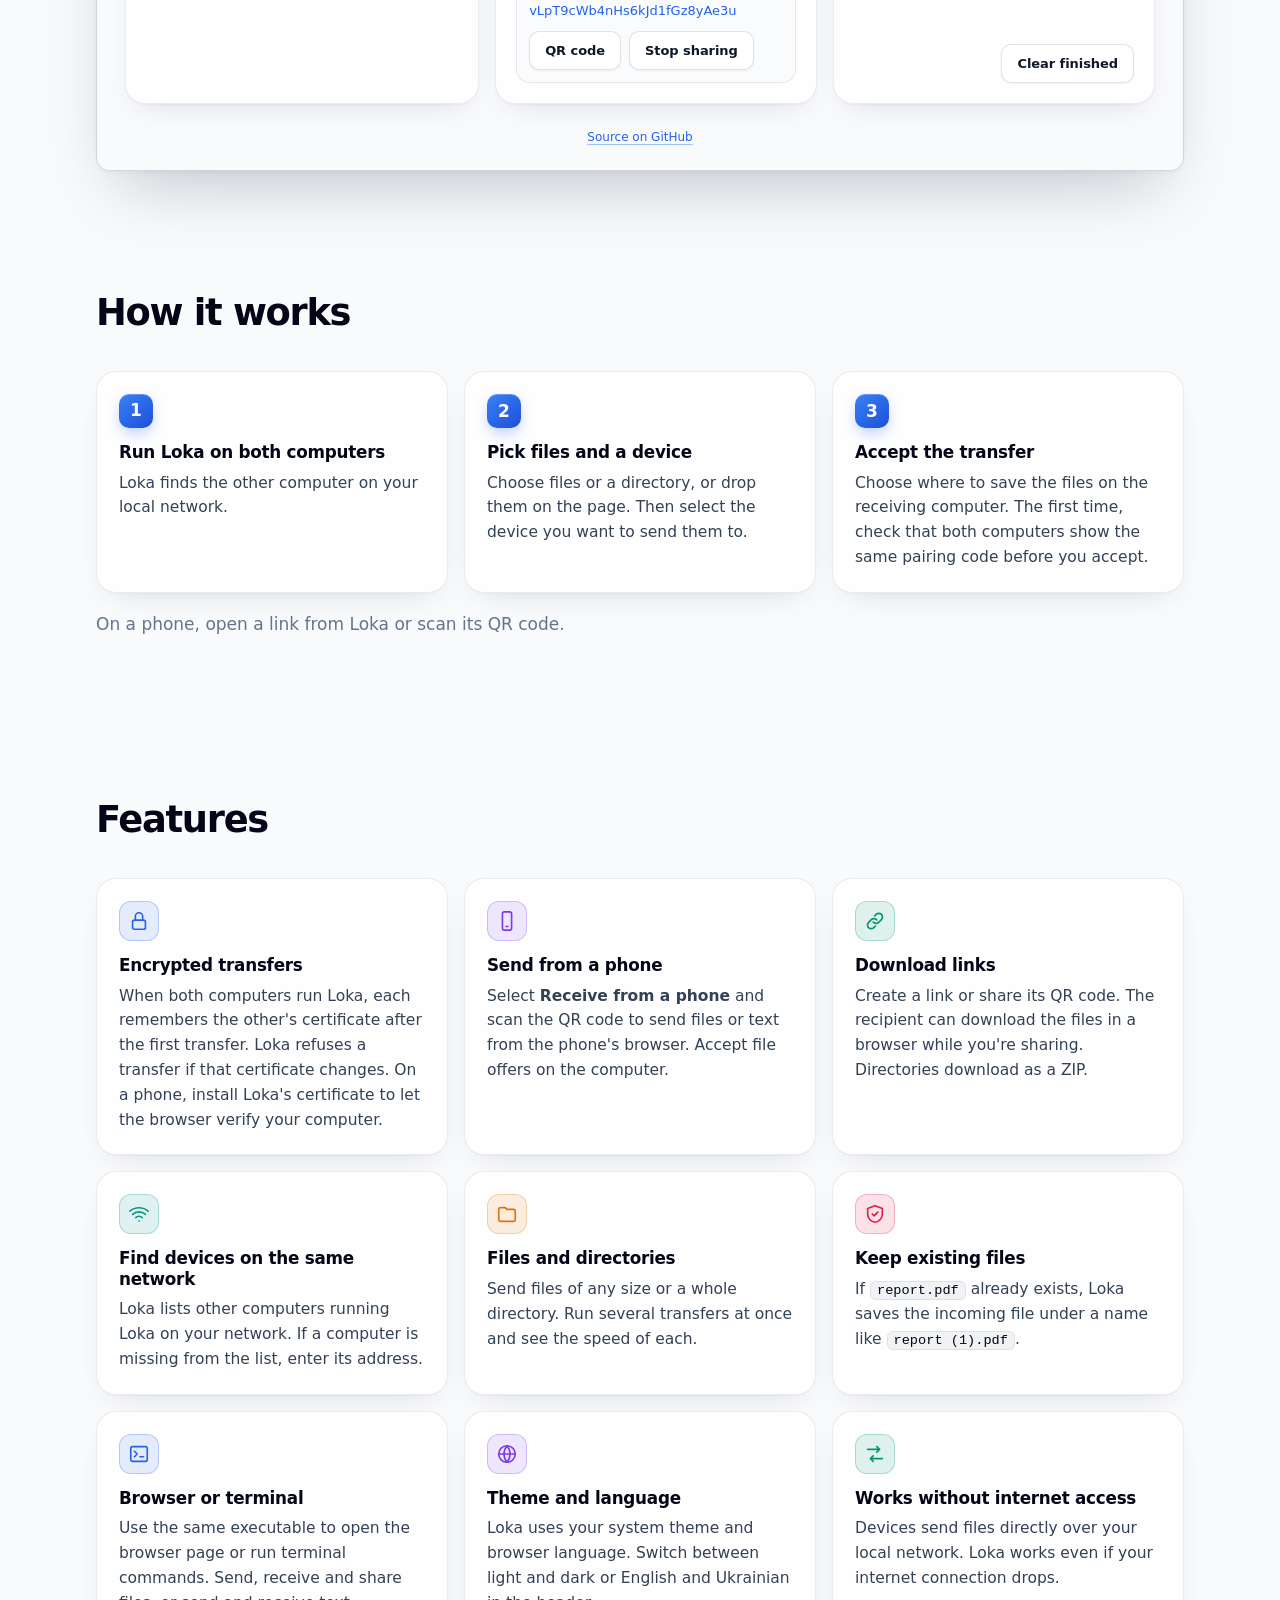
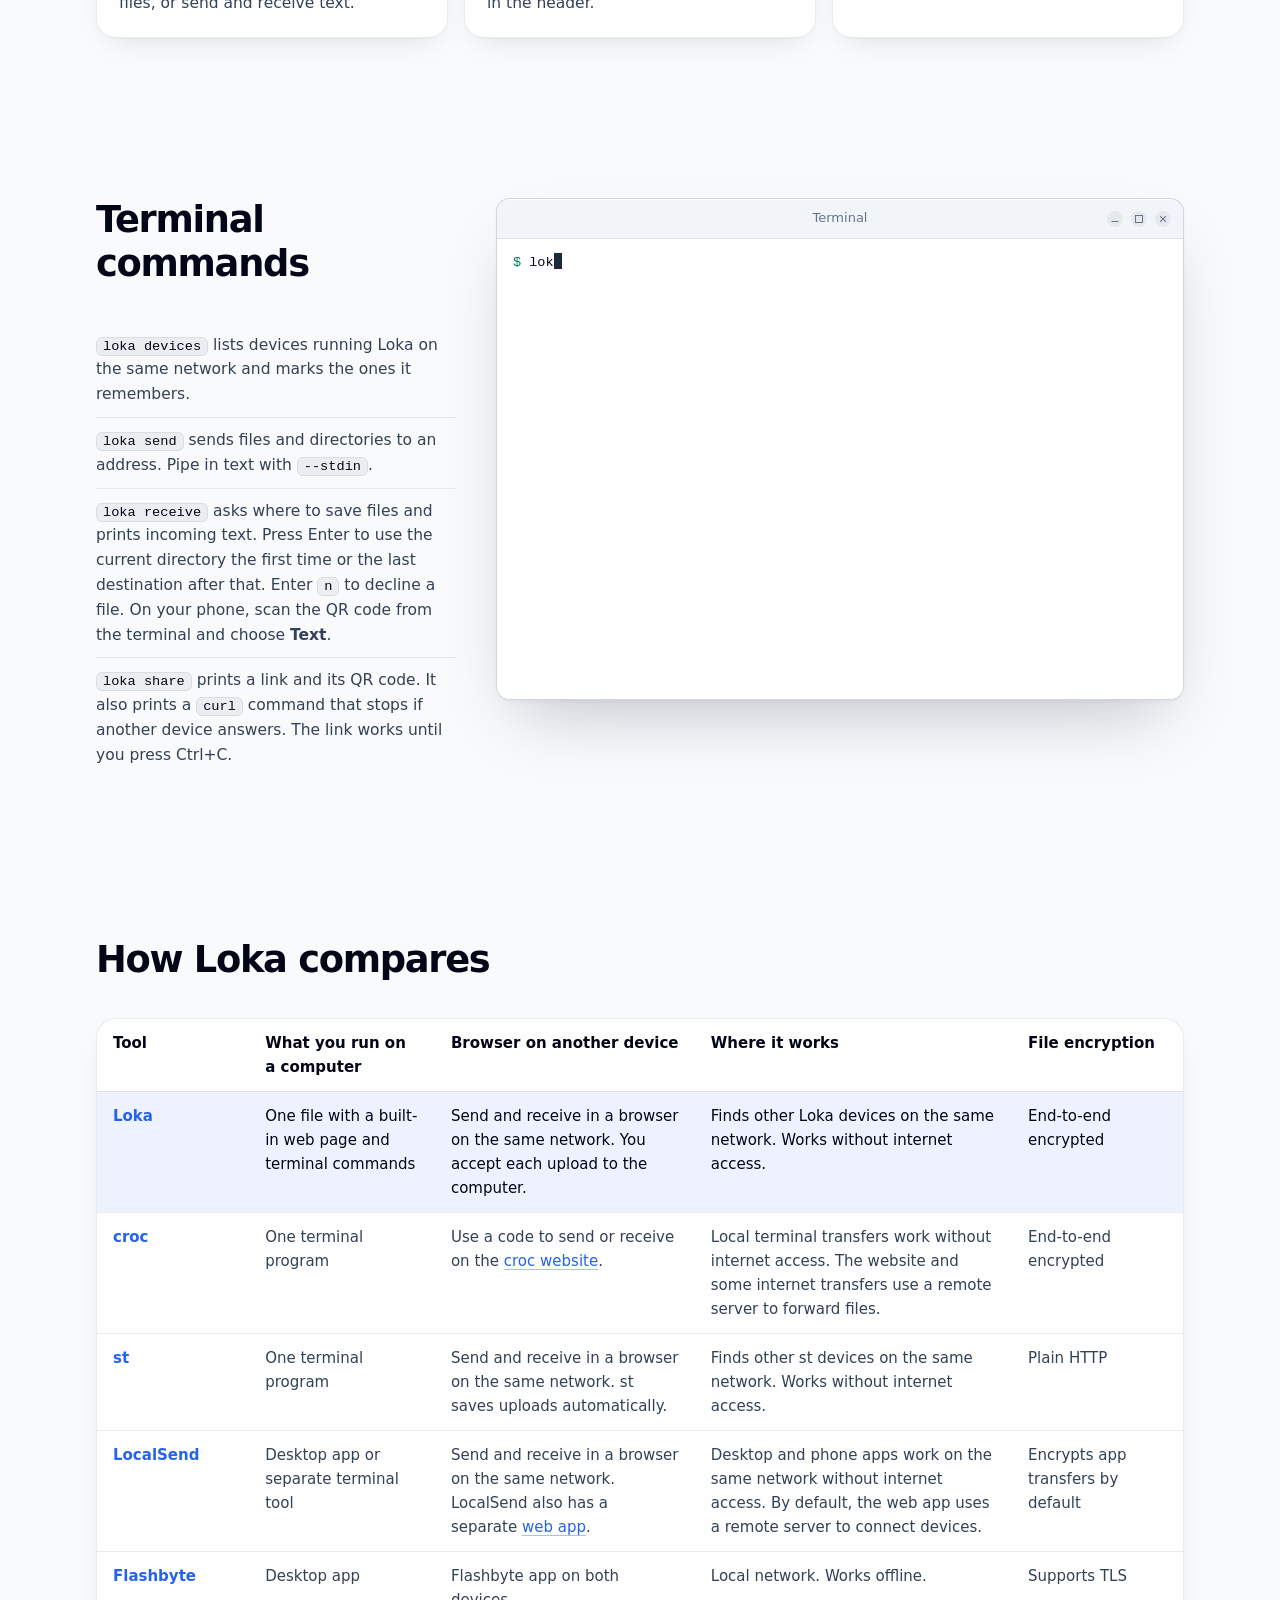
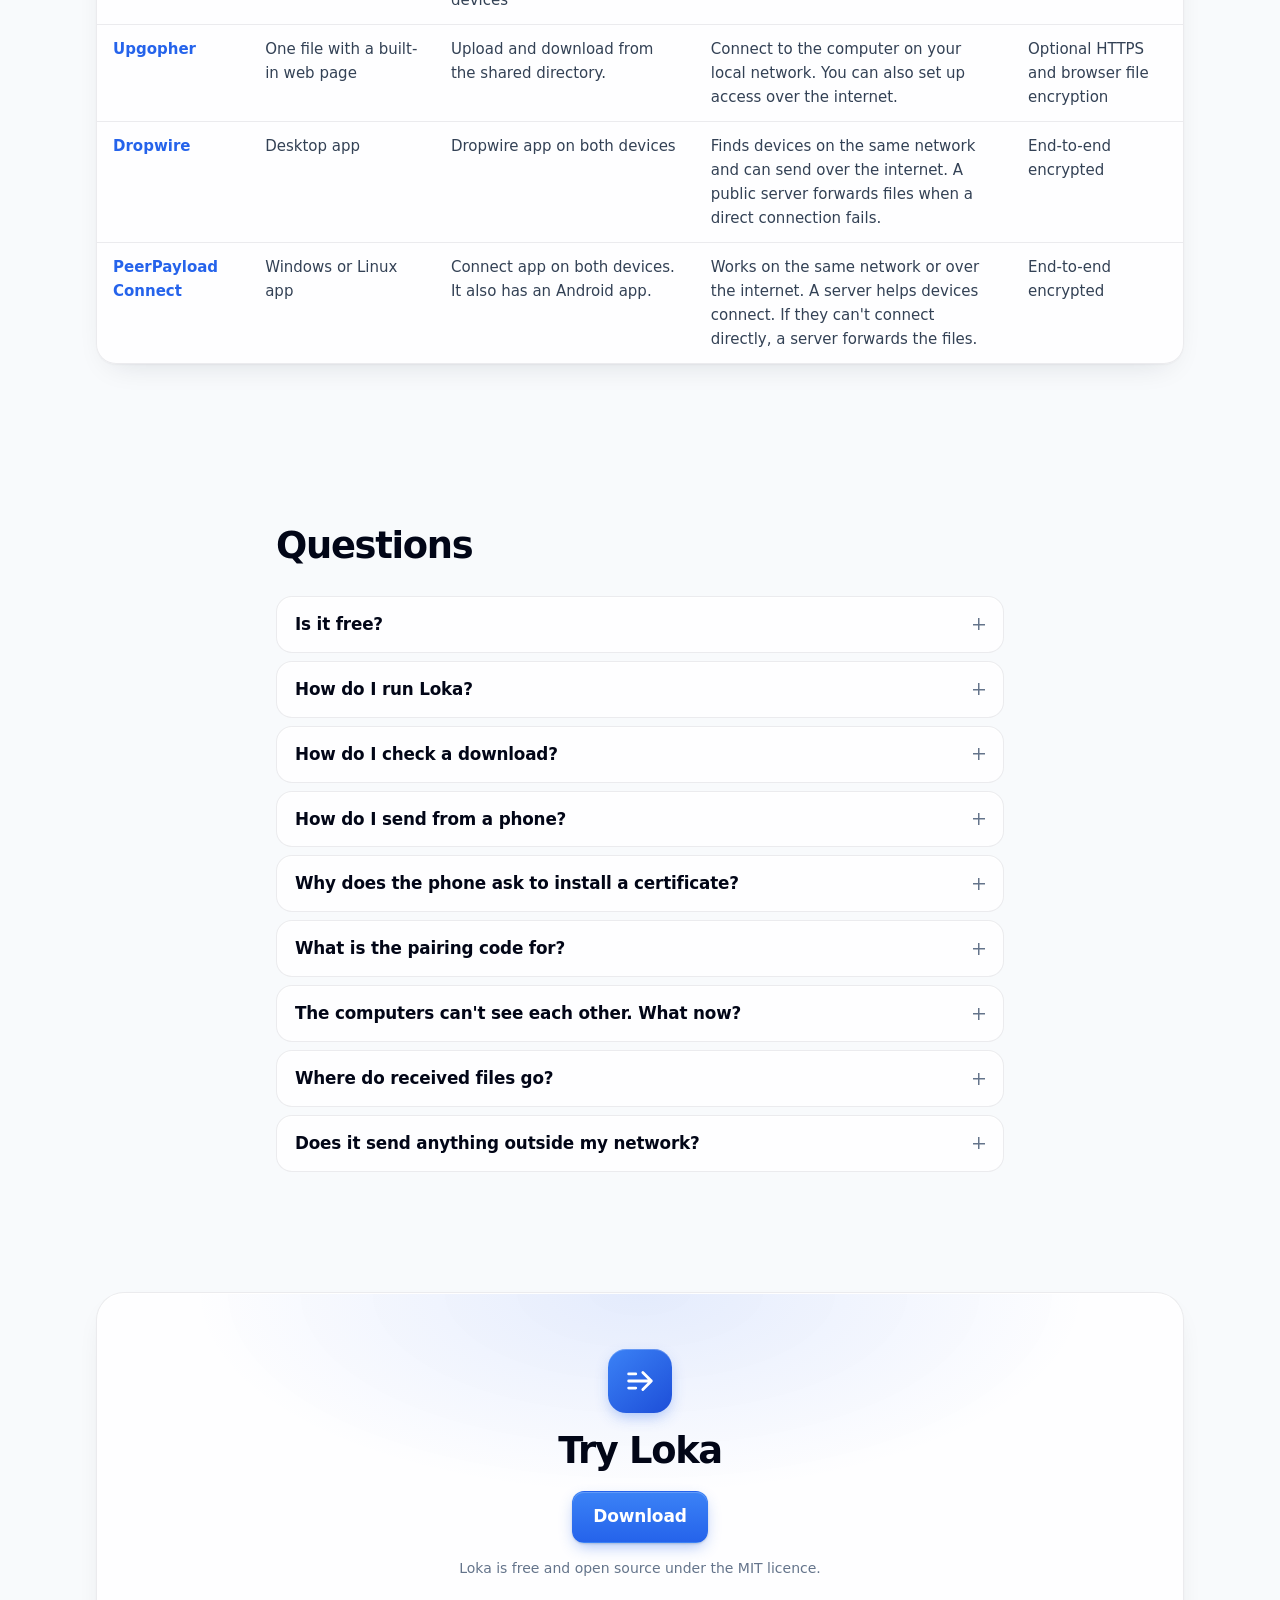
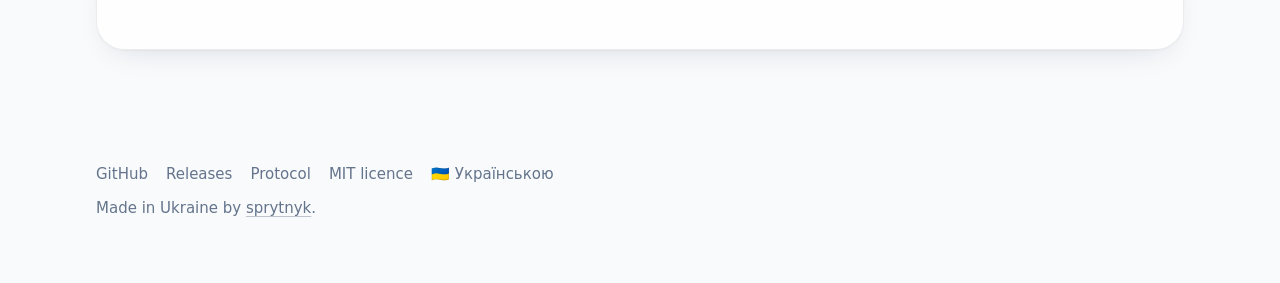
==== commit a1711aca: "docs: refresh the website and README demos Update English and Ukrainian copy and match the interacti" ====
--- a/docs/index.html
+++ b/docs/index.html
@@ -3,8 +3,8 @@
   <head>
     <meta charset="utf-8" />
     <meta name="viewport" content="width=device-width, initial-scale=1" />
-    <title>Loka: share files on your local network</title>
-    <meta name="description" content="Share files offline with one executable for Linux, Windows and macOS. Phones can send and receive in their browser." />
+    <title>Loka: share files and text on your local network</title>
+    <meta name="description" content="Share files, directories and text on your local network. Use a browser or terminal. Loka runs on Linux, Windows and macOS." />
     <link rel="icon" href="assets/icon.svg" type="image/svg+xml" />
     <link rel="canonical" href="https://sprytnyk.github.io/loka/" />
     <link rel="alternate" hreflang="en" href="https://sprytnyk.github.io/loka/" />
@@ -12,12 +12,12 @@
     <link rel="alternate" hreflang="x-default" href="https://sprytnyk.github.io/loka/" />
     <meta property="og:type" content="website" />
     <meta property="og:site_name" content="Loka" />
-    <meta property="og:title" content="Loka: share files on your local network" />
-    <meta property="og:description" content="Share files offline with one executable for Linux, Windows and macOS. Phones can send and receive in their browser." />
+    <meta property="og:title" content="Loka: share files and text on your local network" />
+    <meta property="og:description" content="Share files, directories and text on your local network. Use a browser or terminal. Loka runs on Linux, Windows and macOS." />
     <meta property="og:url" content="https://sprytnyk.github.io/loka/" />
     <meta property="og:image" content="https://sprytnyk.github.io/loka/loka.png" />
-    <meta property="og:image:width" content="1280" />
-    <meta property="og:image:height" content="1051" />
+    <meta property="og:image:width" content="1200" />
+    <meta property="og:image:height" content="630" />
     <meta property="og:locale" content="en_GB" />
     <meta property="og:locale:alternate" content="uk_UA" />
     <meta name="twitter:card" content="summary_large_image" />
@@ -26,7 +26,7 @@
         "@context": "https://schema.org",
         "@type": "SoftwareApplication",
         "name": "Loka",
-        "description": "Share files offline with one executable for Linux, Windows and macOS. Phones can send and receive in their browser.",
+        "description": "Share files, directories and text on your local network. Use a browser or terminal. Loka runs on Linux, Windows and macOS.",
         "applicationCategory": "UtilitiesApplication",
         "operatingSystem": "Linux, Windows, macOS",
         "url": "https://sprytnyk.github.io/loka/",
@@ -54,7 +54,7 @@
         // no storage: stay on English
       }
     </script>
-    <link rel="stylesheet" href="assets/site.css" />
+    <link rel="stylesheet" href="assets/site.css?v=terminal-progress-1" />
   </head>
   <body>
     <header class="top">
@@ -71,8 +71,8 @@
           <a href="https://github.com/sprytnyk/loka">GitHub</a>
         </nav>
         <div class="langs" aria-label="Language">
-          <span aria-current="page">EN</span>
-          <a href="uk/" data-lang="uk" hreflang="uk" lang="uk" title="Українською">УК</a>
+          <span aria-current="page">ENG</span>
+          <a href="uk/" data-lang="uk" hreflang="uk" lang="uk" title="Українською">UKR</a>
         </div>
         <button type="button" class="theme-toggle" data-theme-toggle="site" hidden>
           <svg class="icon sun" viewBox="0 0 24 24" aria-hidden="true"><circle cx="12" cy="12" r="4" /><path d="M12 2v2M12 20v2M4.9 4.9l1.4 1.4M17.7 17.7l1.4 1.4M2 12h2M20 12h2M4.9 19.1l1.4-1.4M17.7 6.3l1.4-1.4" /></svg><svg class="icon moon" viewBox="0 0 24 24" aria-hidden="true"><path d="M20 14.5A8 8 0 0 1 9.5 4a8 8 0 1 0 10.5 10.5z" /></svg>
@@ -82,12 +82,12 @@
 
     <main>
       <div class="hero wrap">
-        <h1>Share files on your local network</h1>
+        <h1>Share files and text on your local network</h1>
         <p class="lead">
-          Unpack and run one executable on Linux, Windows or macOS. Loka opens in your
-          browser and has terminal commands for file transfers. Phones use their own browser
-          to send and receive. Files go directly between devices, even when the internet is
-          down. You don't need an account.
+          Run one executable on Linux, Windows or macOS. Loka finds other computers on your
+          network and sends files, directories and text directly over an encrypted connection.
+          Send and receive in your phone's browser. On a computer, use the browser or
+          terminal. Transfers work without internet access or an account.
         </p>
         <div data-downloads>
           <div class="downloads">
@@ -112,7 +112,7 @@
               <div class="m-controls">
                 <span class="m-badge">This device: Studio Desktop</span>
                 <div class="m-segment m-langs" role="group" aria-label="Language">
-                  <span aria-current="page">EN</span><a href="uk/#demo" data-lang="uk" hreflang="uk" lang="uk">УКР</a>
+                  <span aria-current="page">ENG</span><a href="uk/#demo" data-lang="uk" hreflang="uk" lang="uk">UKR</a>
                 </div>
                 <span class="m-theme-icon" aria-hidden="true">
                   <svg class="icon sun" viewBox="0 0 24 24" aria-hidden="true"><circle cx="12" cy="12" r="4" /><path d="M12 2v2M12 20v2M4.9 4.9l1.4 1.4M17.7 17.7l1.4 1.4M2 12h2M20 12h2M4.9 19.1l1.4-1.4M17.7 6.3l1.4-1.4" /></svg><svg class="icon moon" viewBox="0 0 24 24" aria-hidden="true"><path d="M20 14.5A8 8 0 0 1 9.5 4a8 8 0 1 0 10.5 10.5z" /></svg>
@@ -208,7 +208,7 @@
                   <button type="button" class="m-btn sec m-phone" data-phone aria-haspopup="dialog">Receive from a phone</button>
                 </div>
                 <div data-transfers>
-                  <div class="m-item">
+                  <div class="m-item" data-transfer-finished="true">
                     <div class="m-row"><strong>To Studio Laptop</strong><span class="m-status">complete · 100% · 312.4 Mbps</span></div>
                     <p><small>meeting-notes.pdf</small></p>
                   </div>
@@ -219,6 +219,7 @@
                     <button type="button" class="m-btn sec">Cancel</button>
                   </div>
                 </div>
+                <button type="button" class="m-btn sec m-clear" data-clear-transfers>Clear finished</button>
               </div>
             </div>
             <p class="m-foot"><a href="https://github.com/sprytnyk/loka">Source on GitHub</a></p>
@@ -288,7 +289,7 @@
               <h3>Send from a phone</h3>
               <p>
                 Select <strong>Receive from a phone</strong> and scan the QR code to send
-                files from the phone's browser. The computer asks you to accept the files.
+                files or text from the phone's browser. Accept file offers on the computer.
               </p>
             </div>
             <div class="card">
@@ -349,19 +350,8 @@
               ></span>
               <h3>Browser or terminal</h3>
               <p>
-                The same executable opens the browser page and runs the terminal commands for
-                sending, receiving and sharing files.
-              </p>
-            </div>
-            <div class="card">
-              <span class="tile" style="--tint: var(--icon-green)"
-                ><svg class="icon" viewBox="0 0 24 24" aria-hidden="true">
-                  <path d="M4 7h13m-3-3 3 3-3 3M20 17H7m3-3-3 3 3 3" /></svg
-              ></span>
-              <h3>Works without internet access</h3>
-              <p>
-                Devices send files directly over your local network. Loka works even if your
-                internet connection drops.
+                Use the same executable to open the browser page or run terminal commands.
+                Send, receive and share files, or send and receive text.
               </p>
             </div>
             <div class="card">
@@ -375,6 +365,11 @@
                 Loka uses your system theme and browser language. Switch between light and
                 dark or English and Ukrainian in the header.
               </p>
+            </div>
+            <div class="card">
+              <span class="tile" style="--tint: var(--icon-green)"><svg class="icon" viewBox="0 0 24 24" aria-hidden="true"><path d="M4 7h13m-3-3 3 3-3 3M20 17H7m3-3-3 3 3 3" /></svg></span>
+              <h3>Works without internet access</h3>
+              <p>Devices send files directly over your local network. Loka works even if your internet connection drops.</p>
             </div>
           </div>
         </div>
@@ -394,11 +389,14 @@
               </li>
               <li>
                 <code>loka receive</code> asks where to save files and prints incoming text.
+                Press Enter to use the current directory the first time or the last destination after that.
+                Enter <code>n</code> to decline a file.
                 On your phone, scan the QR code from the terminal and choose <strong>Text</strong>.
               </li>
               <li>
                 <code>loka share</code> prints a link and its QR code. It also prints a
                 <code>curl</code> command that stops if another device answers.
+                The link works until you press Ctrl+C.
               </li>
             </ul>
           </div>
@@ -544,8 +542,8 @@
                 can't select directories.
               </p>
               <p>
-                A computer on several networks shows a QR code for each. Use the one on the same
-                network as the phone.
+                To send text, select <strong>Text</strong> and paste your message. If Loka
+                shows several QR codes, use the one on the phone's network.
               </p>
             </div>
           </details>
@@ -585,7 +583,8 @@
                 Some Wi-Fi networks, especially guest networks, block connections between devices.
                 Try another network, or enter the other computer's address and port by hand. On
                 Windows, allow Loka through the firewall when asked. If the default port is
-                busy, try <code>loka --port 45000</code>.
+                busy, <code>loka --port 0</code> picks a free port automatically. You can also
+                choose a port, for example with <code>loka --port 45000</code>.
               </p>
             </div>
           </details>
@@ -645,6 +644,6 @@
       </div>
     </footer>
 
-    <script src="assets/site.js"></script>
+    <script src="assets/site.js?v=terminal-progress-1"></script>
   </body>
 </html>
--- a/docs/assets/site.css
+++ b/docs/assets/site.css
@@ -2,7 +2,10 @@
    at the top, a see-through header, see-through cards and a title that fades into blue. */
 
 :root {
-  color-scheme: light dark;
+  color-scheme: light;
+  /* An empty variable skips its color. The initial value uses the fallback color. */
+  --light-palette: initial;
+  --dark-palette: ;
   --mono: ui-monospace, "SFMono-Regular", "JetBrains Mono", "Fira Code", Menlo, Consolas,
     monospace;
   /* Inter only when the visitor has it installed */
@@ -12,52 +15,58 @@
   --page: 1120px;
   --ease: cubic-bezier(0.2, 0.7, 0.2, 1);
 
-  --bg: light-dark(#f8fafc, #020617);
-  --text: light-dark(#1e293b, #cbd5e1);
-  --strong: light-dark(#020617, #f8fafc);
-  --muted: light-dark(#64748b, #94a3b8);
-  --label: light-dark(#334155, #cbd5e1);
-  --glow: light-dark(#2563eb1f, #3b82f62e);
-  --dots: light-dark(#0f172a14, #94a3b81a);
-  --line: light-dark(#0f172a14, #94a3b81f);
-  --line-strong: light-dark(#0f172a24, #94a3b838);
-  --card: light-dark(#ffffffcc, #0f172a99);
-  --solid: light-dark(#fff, #0f172a);
-  --highlight: inset 0 1px 0 light-dark(#ffffffe6, #ffffff0a);
-  --header: light-dark(#f8fafcb3, #020617a6);
-  --segment: light-dark(#0f172a0d, #1e293b99);
-  --segment-on: light-dark(#fff, #334155);
-  --secondary-hover: light-dark(#f1f5f9, #334155b3);
-  --soft: light-dark(#2563eb14, #3b82f61f);
-  --soft-line: light-dark(#2563eb2e, #60a5fa40);
+  --bg: var(--light-palette, #f8fafc) var(--dark-palette, #020617);
+  --text: var(--light-palette, #1e293b) var(--dark-palette, #cbd5e1);
+  --strong: var(--light-palette, #020617) var(--dark-palette, #f8fafc);
+  --muted: var(--light-palette, #64748b) var(--dark-palette, #94a3b8);
+  --label: var(--light-palette, #334155) var(--dark-palette, #cbd5e1);
+  --glow: var(--light-palette, #2563eb1f) var(--dark-palette, #3b82f62e);
+  --dots: var(--light-palette, #0f172a14) var(--dark-palette, #94a3b81a);
+  --line: var(--light-palette, #0f172a14) var(--dark-palette, #94a3b81f);
+  --line-strong: var(--light-palette, #0f172a24) var(--dark-palette, #94a3b838);
+  --card: var(--light-palette, #ffffffcc) var(--dark-palette, #0f172a99);
+  --solid: var(--light-palette, #fff) var(--dark-palette, #0f172a);
+  --highlight: inset 0 1px 0 var(--light-palette, #ffffffe6) var(--dark-palette, #ffffff0a);
+  --header: var(--light-palette, #f8fafcb3) var(--dark-palette, #020617a6);
+  --segment: var(--light-palette, #0f172a0d) var(--dark-palette, #1e293b99);
+  --segment-on: var(--light-palette, #fff) var(--dark-palette, #334155);
+  --secondary-hover: var(--light-palette, #f1f5f9) var(--dark-palette, #334155b3);
+  --soft: var(--light-palette, #2563eb14) var(--dark-palette, #3b82f61f);
+  --soft-line: var(--light-palette, #2563eb2e) var(--dark-palette, #60a5fa40);
   --accent: #2563eb;
   --accent-top: #3b82f6;
-  --accent-glow: light-dark(#2563eb73, #3b82f666);
-  --link: light-dark(#2563eb, #93c5fd);
+  --accent-glow: var(--light-palette, #2563eb73) var(--dark-palette, #3b82f666);
+  --link: var(--light-palette, #2563eb) var(--dark-palette, #93c5fd);
   --title: linear-gradient(100deg, var(--strong) 35%, var(--link));
-  --chrome: light-dark(#f1f5f9, #0f172a);
-  --icon-blue: light-dark(#2563eb, #60a5fa);
-  --icon-violet: light-dark(#7c3aed, #a78bfa);
-  --icon-green: light-dark(#059669, #34d399);
-  --icon-amber: light-dark(#d97706, #fbbf24);
-  --icon-teal: light-dark(#0d9488, #2dd4bf);
-  --icon-rose: light-dark(#e11d48, #fb7185);
+  --chrome: var(--light-palette, #f1f5f9) var(--dark-palette, #0f172a);
+  --icon-blue: var(--light-palette, #2563eb) var(--dark-palette, #60a5fa);
+  --icon-violet: var(--light-palette, #7c3aed) var(--dark-palette, #a78bfa);
+  --icon-green: var(--light-palette, #059669) var(--dark-palette, #34d399);
+  --icon-amber: var(--light-palette, #d97706) var(--dark-palette, #fbbf24);
+  --icon-teal: var(--light-palette, #0d9488) var(--dark-palette, #2dd4bf);
+  --icon-rose: var(--light-palette, #e11d48) var(--dark-palette, #fb7185);
 
   --shadow:
-    0 1px 2px light-dark(#0f172a0a, transparent),
-    0 12px 32px -16px light-dark(#0f172a29, transparent),
-    0 12px 40px -16px light-dark(transparent, #000c);
+    0 1px 2px var(--light-palette, #0f172a0a) var(--dark-palette, transparent),
+    0 12px 32px -16px var(--light-palette, #0f172a29) var(--dark-palette, transparent),
+    0 12px 40px -16px var(--light-palette, transparent) var(--dark-palette, #000c);
   --window-shadow:
-    0 2px 4px light-dark(#0f172a0a, transparent),
-    0 32px 64px -24px light-dark(#0f172a40, transparent),
-    0 40px 80px -24px light-dark(transparent, #000),
-    0 0 0 1px light-dark(transparent, #94a3b80f);
-}
-:root[data-theme="light"] {
-  color-scheme: light;
+    0 2px 4px var(--light-palette, #0f172a0a) var(--dark-palette, transparent),
+    0 32px 64px -24px var(--light-palette, #0f172a40) var(--dark-palette, transparent),
+    0 40px 80px -24px var(--light-palette, transparent) var(--dark-palette, #000),
+    0 0 0 1px var(--light-palette, transparent) var(--dark-palette, #94a3b80f);
 }
 :root[data-theme="dark"] {
   color-scheme: dark;
+  --light-palette: ;
+  --dark-palette: initial;
+}
+@media (prefers-color-scheme: dark) {
+  :root:not([data-theme]) {
+    color-scheme: dark;
+    --light-palette: ;
+    --dark-palette: initial;
+  }
 }
 
 * {
@@ -310,12 +319,16 @@
 @media (max-width: 400px) {
   .top .wrap {
     gap: 6px;
+    padding-inline: 10px;
   }
   .brand {
     gap: 8px;
   }
   .top nav a {
     padding: 5px 6px;
+  }
+  .langs > * {
+    padding-inline: 8px;
   }
 }
 
@@ -646,15 +659,15 @@
   margin: 0;
   padding: 14px 16px;
   overflow: auto;
-  scrollbar-color: light-dark(#64748b, #334155) transparent;
-  background: light-dark(#fff, #020617);
+  scrollbar-color: var(--light-palette, #64748b) var(--dark-palette, #334155) transparent;
+  background: var(--light-palette, #fff) var(--dark-palette, #020617);
   color: var(--text);
   font: 13.5px/1.55 var(--mono);
   white-space: pre-wrap;
   overflow-wrap: anywhere;
 }
 .screen .prompt {
-  color: light-dark(#047857, #34d399);
+  color: var(--light-palette, #047857) var(--dark-palette, #34d399);
   user-select: none;
 }
 .screen .cmd {
@@ -666,8 +679,14 @@
 .screen .url {
   color: var(--link);
 }
-.screen .ok {
-  color: light-dark(#047857, #7dd3ae);
+.screen .pairing, .screen .waiting {
+  color: var(--light-palette, #b45309) var(--dark-palette, #fbbf24);
+}
+.screen .sending {
+  color: var(--light-palette, #0e7490) var(--dark-palette, #67e8f9);
+}
+.screen .complete {
+  color: var(--light-palette, #047857) var(--dark-palette, #7dd3ae);
 }
 .screen .qr {
   display: block;
@@ -869,14 +888,14 @@
 
 /* The demo shares the page palette. */
 .app {
-  --field: light-dark(#fff, #02061799);
-  --field-line: light-dark(#0f172a1f, #94a3b82e);
-  --placeholder: light-dark(#94a3b8, #64748b);
-  --ring: light-dark(#2563eb40, #60a5fa59);
-  --secondary: light-dark(#fff, #1e293b99);
-  --secondary-ink: light-dark(#0f172a, #f1f5f9);
-  --item: light-dark(#f8fafccc, #1e293b66);
-  --notice: light-dark(#b45309, #fbbf24);
+  --field: var(--light-palette, #fff) var(--dark-palette, #02061799);
+  --field-line: var(--light-palette, #0f172a1f) var(--dark-palette, #94a3b82e);
+  --placeholder: var(--light-palette, #94a3b8) var(--dark-palette, #64748b);
+  --ring: var(--light-palette, #2563eb40) var(--dark-palette, #60a5fa59);
+  --secondary: var(--light-palette, #fff) var(--dark-palette, #1e293b99);
+  --secondary-ink: var(--light-palette, #0f172a) var(--dark-palette, #f1f5f9);
+  --item: var(--light-palette, #f8fafccc) var(--dark-palette, #1e293b66);
+  --notice: var(--light-palette, #b45309) var(--dark-palette, #fbbf24);
   --demo-gutter: 28px;
   container-type: inline-size;
   position: relative;
@@ -1096,7 +1115,11 @@
 .m-transfers {
   grid-area: transfers;
   align-self: stretch;
-}
+  position: relative;
+}
+.m-transfers:has(.m-clear:not([hidden])) { padding-bottom: 72px; }
+.m-clear { position: absolute; right: 20px; bottom: 20px; }
+.m-no-transfers { margin: 0; color: var(--muted); font-size: 13px; }
 .m-card {
   min-width: 0;
   padding: 20px;
@@ -1542,6 +1565,8 @@
     padding: 16px;
     border-radius: 18px;
   }
+  .m-transfers:has(.m-clear:not([hidden])) { padding-bottom: 68px; }
+  .m-clear { right: 16px; bottom: 16px; }
 }
 
 @media (prefers-reduced-motion: reduce) {
